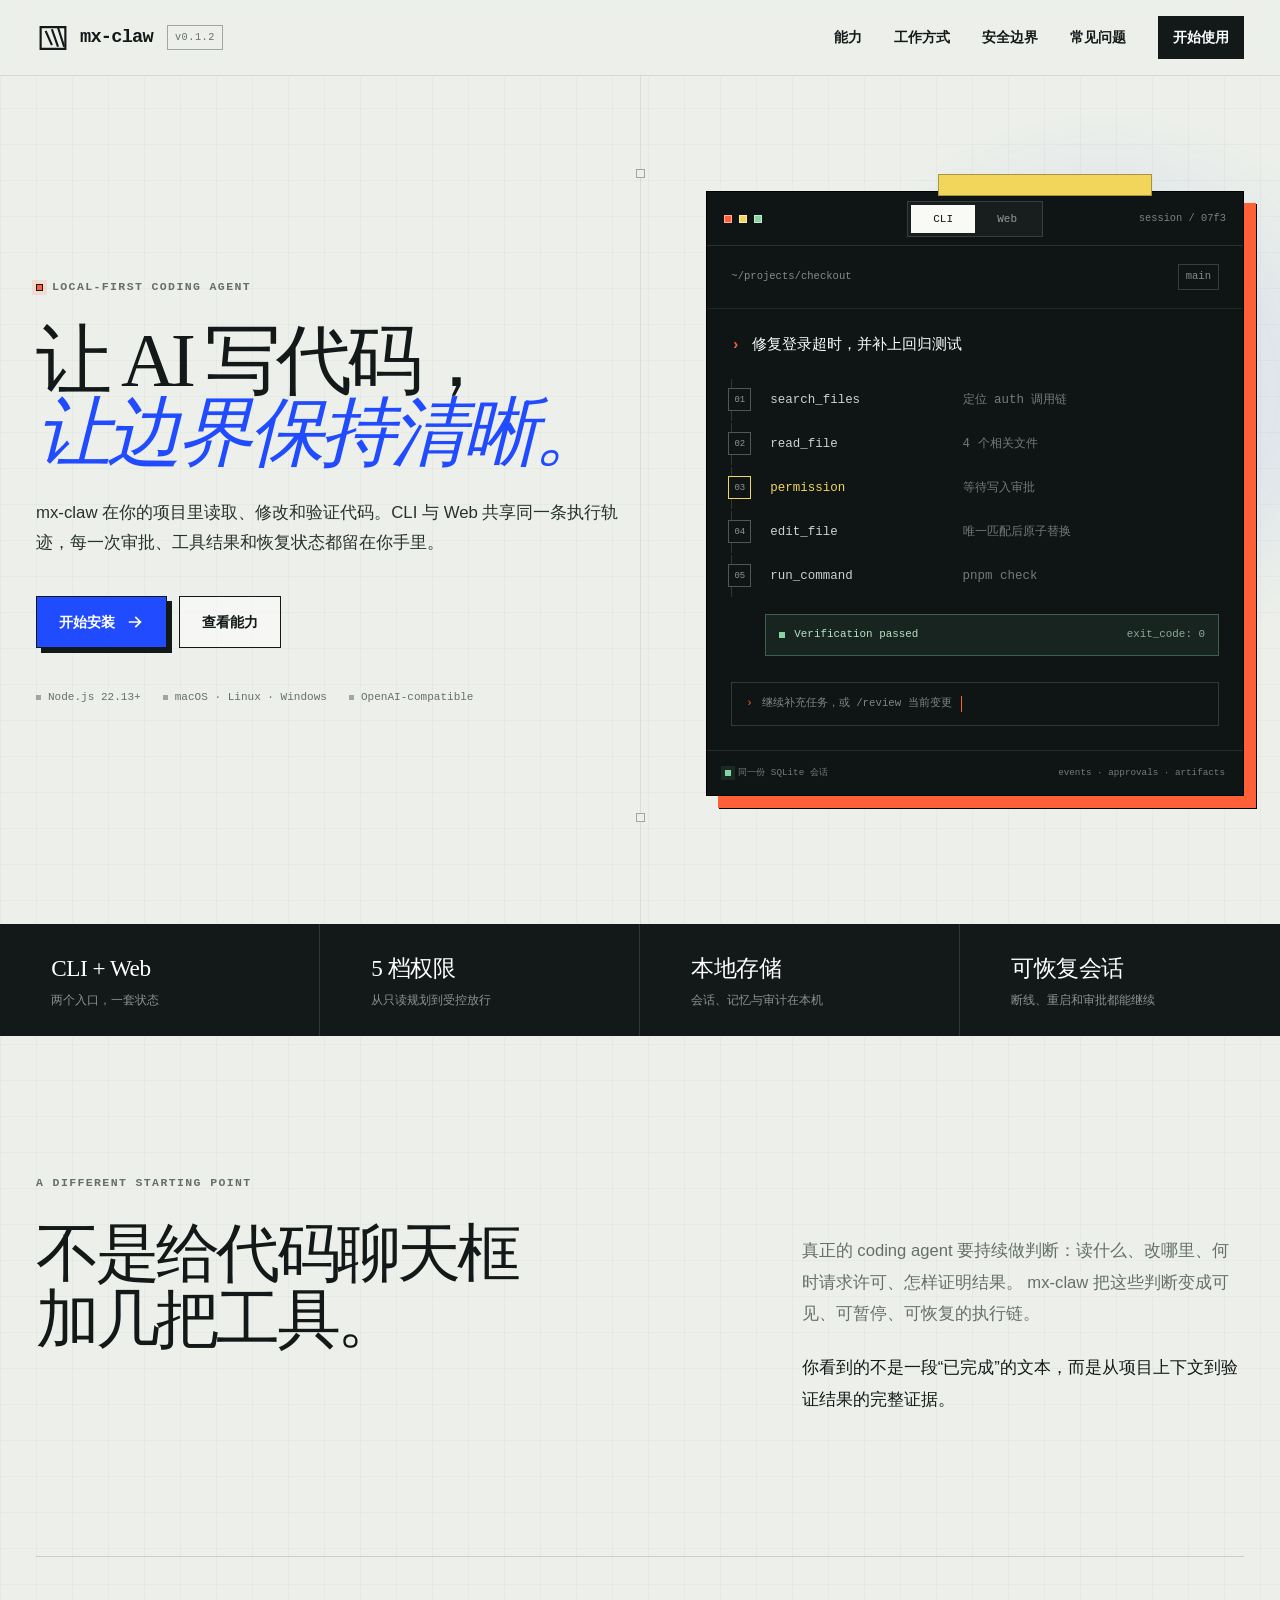
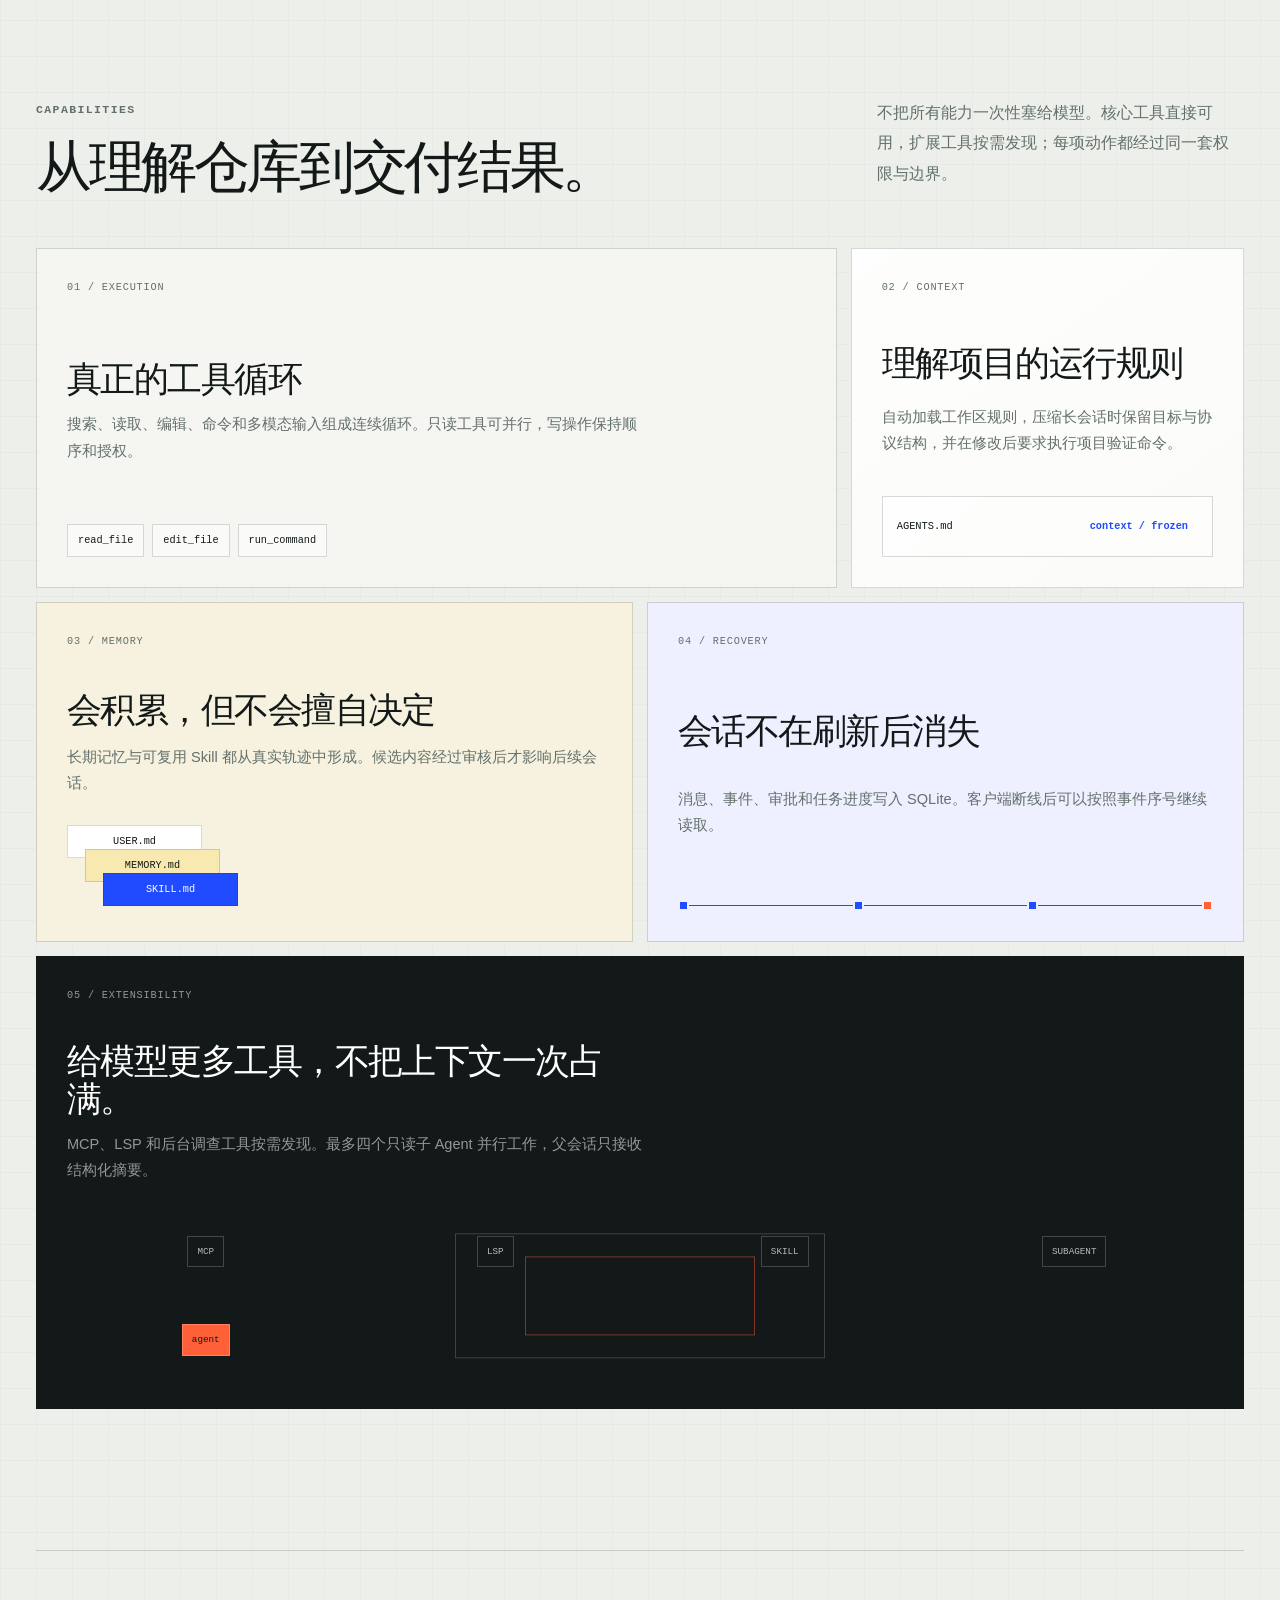
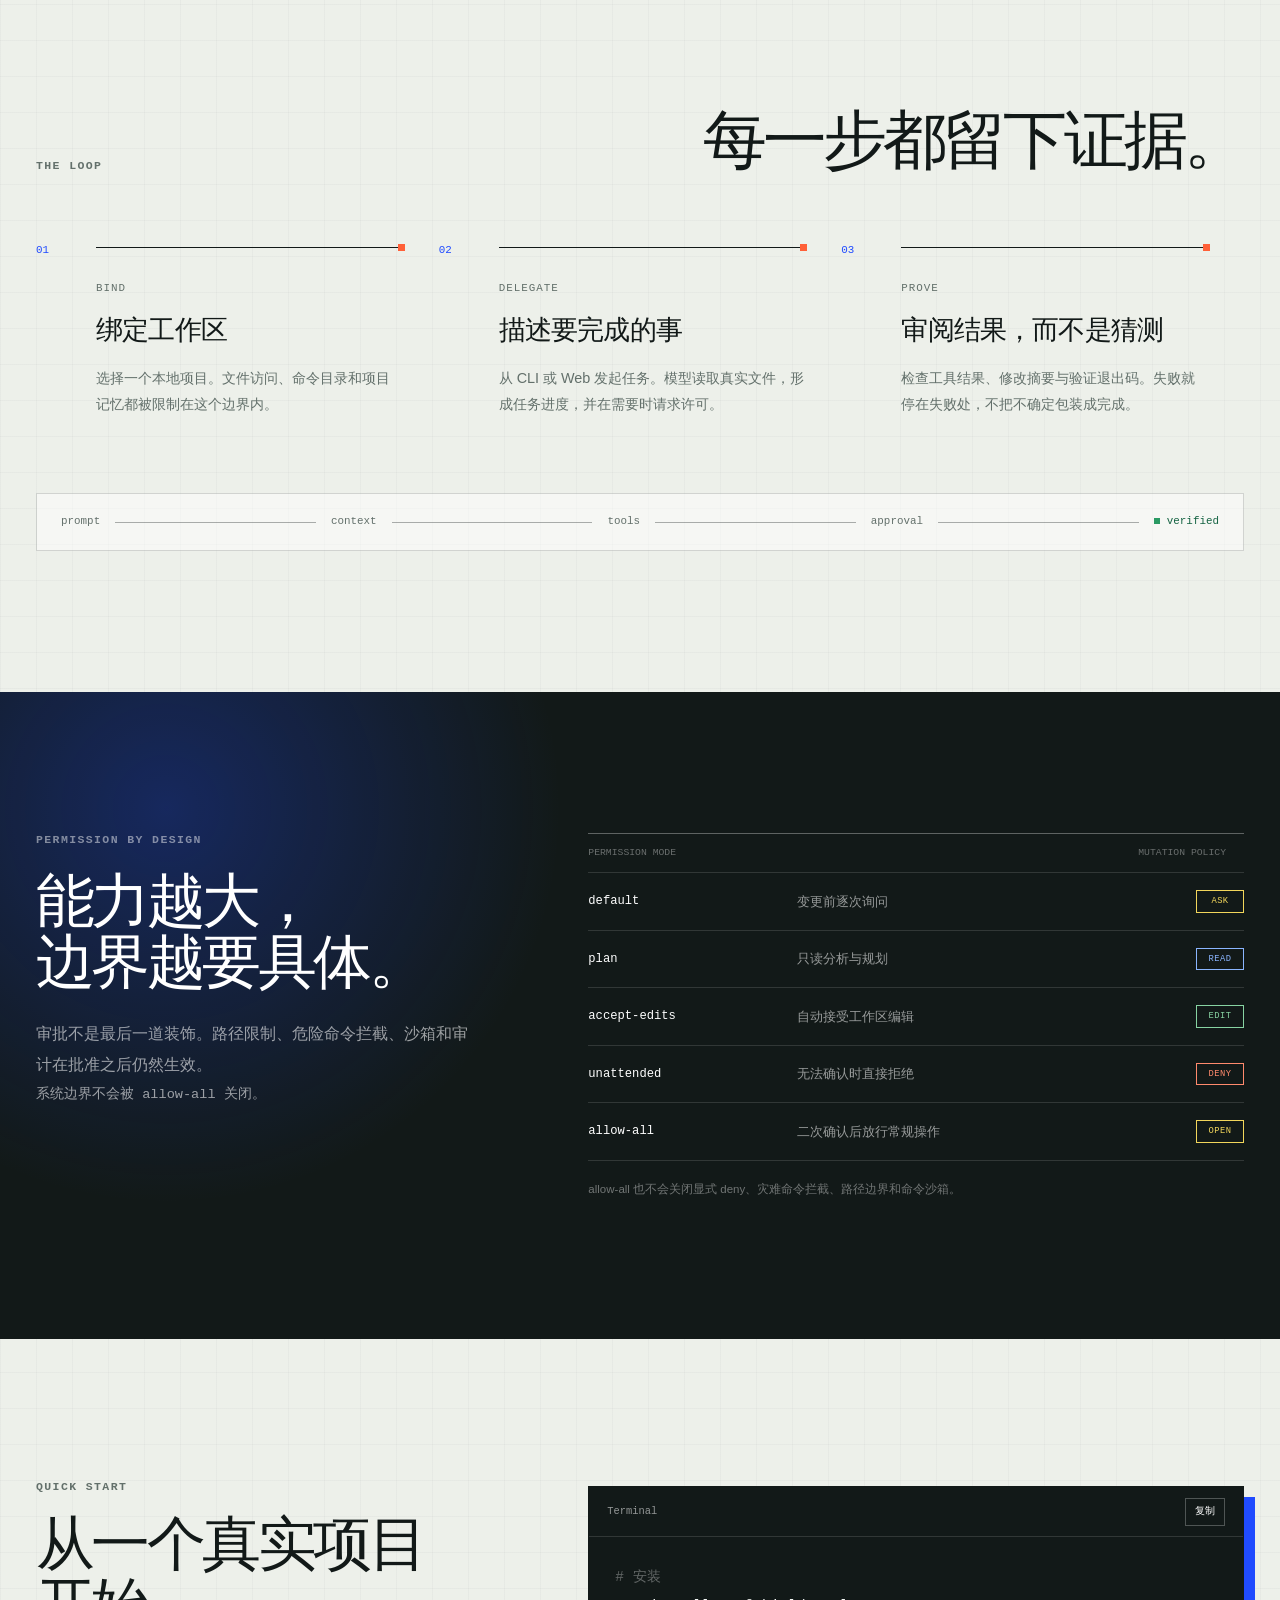
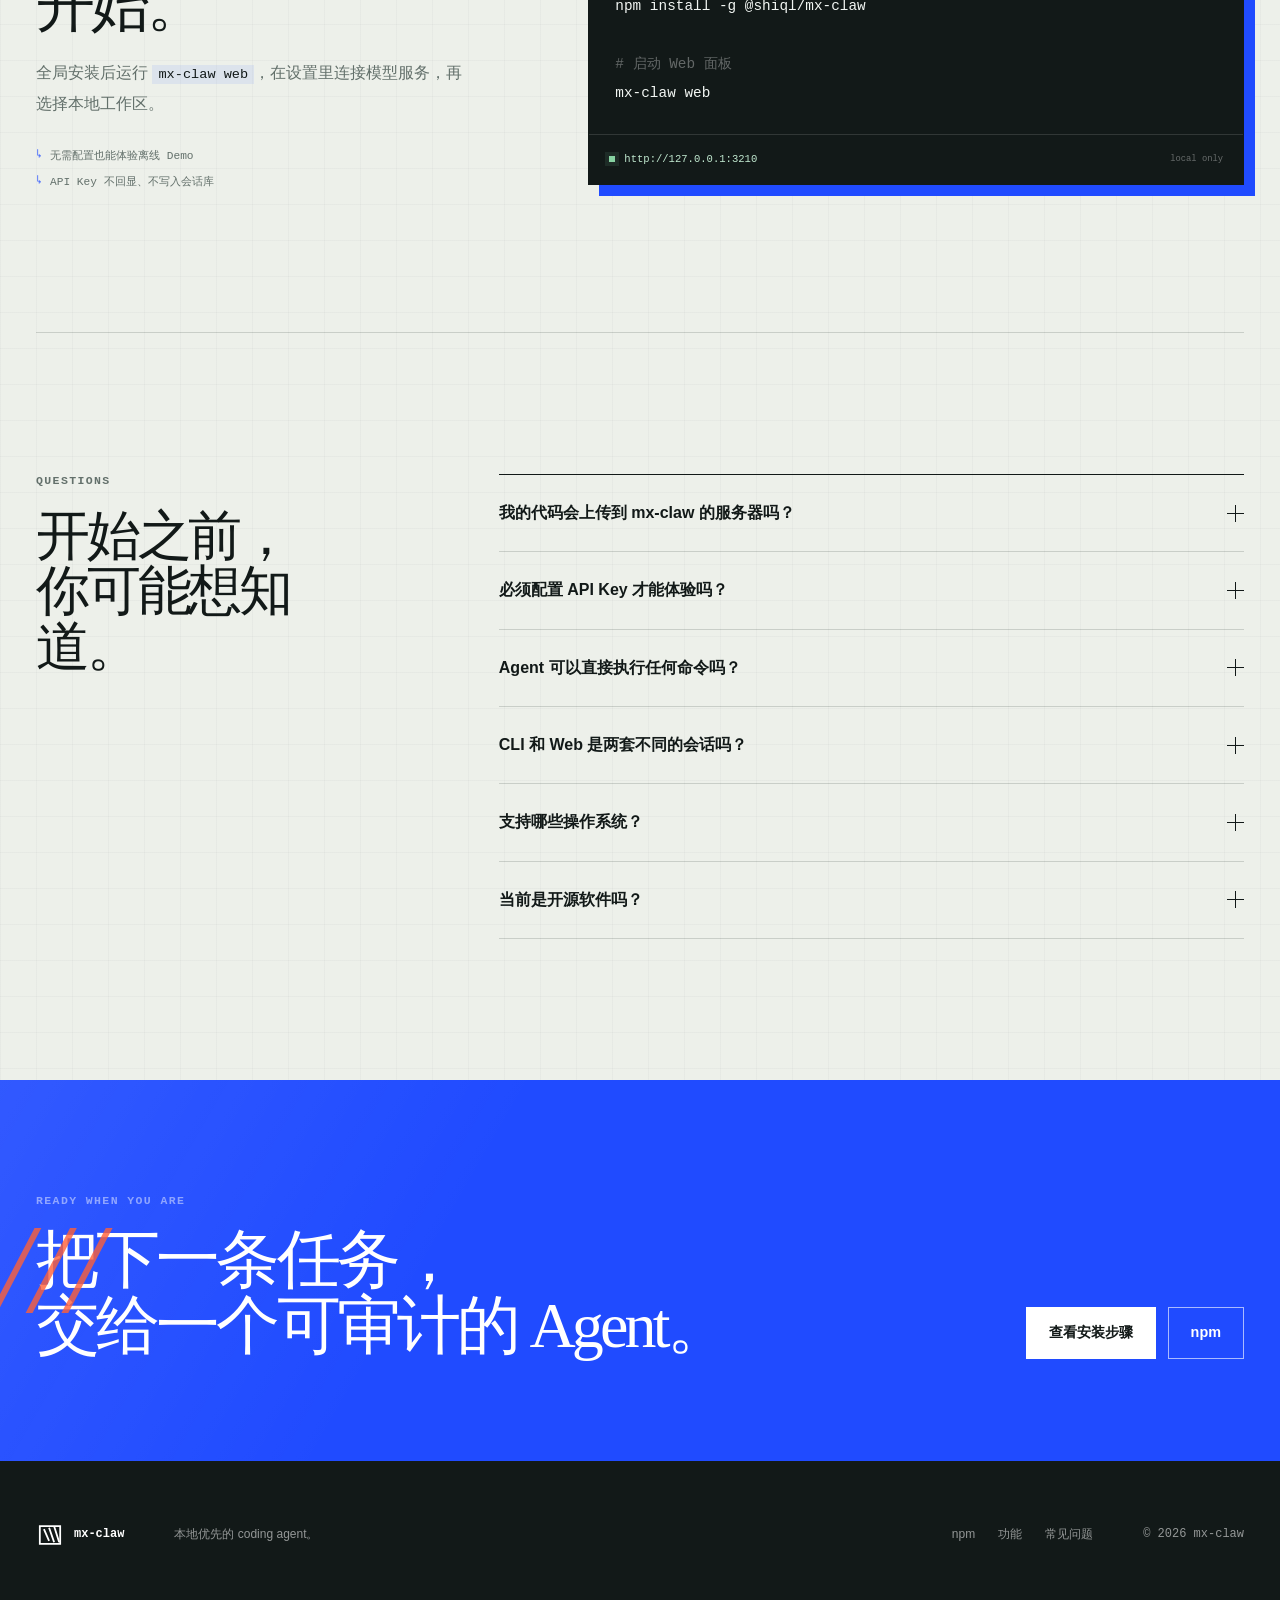
==== index.html @ 9c6bb849 "feat: publish mx-claw product website" ====
<!doctype html>
<html lang="zh-CN">
  <head>
    <meta charset="UTF-8" />
    <meta name="viewport" content="width=device-width, initial-scale=1.0" />
    <meta
      name="description"
      content="mx-claw 是一个本地优先的 coding agent。它理解项目、修改代码、运行验证，并让每次权限、执行结果和恢复状态保持清晰可见。"
    />
    <meta name="theme-color" content="#121918" />
    <link rel="manifest" href="./site.webmanifest" />
    <meta property="og:type" content="website" />
    <meta property="og:title" content="mx-claw — 让 AI 写代码，让边界保持清晰" />
    <meta
      property="og:description"
      content="本地优先的 coding agent，提供 CLI 与 Web、工作区隔离、逐次审批、可恢复会话和可验证的任务闭环。"
    />
    <meta property="og:url" content="https://sql668.github.io/mx-claw-site/" />
    <meta property="og:site_name" content="mx-claw" />
    <meta property="og:image" content="https://sql668.github.io/mx-claw-site/og-image.png" />
    <meta name="twitter:card" content="summary" />
    <meta name="twitter:title" content="mx-claw — 让 AI 写代码，让边界保持清晰" />
    <meta
      name="twitter:description"
      content="本地优先的 coding agent，提供 CLI 与 Web、工作区隔离、逐次审批、可恢复会话和可验证的任务闭环。"
    />
    <meta name="twitter:image" content="https://sql668.github.io/mx-claw-site/og-image.png" />
    <link rel="canonical" href="https://sql668.github.io/mx-claw-site/" />
    <title>mx-claw — 本地优先的 coding agent</title>
    <link rel="icon" href="./favicon.svg" type="image/svg+xml" />
    <link rel="stylesheet" href="./styles.css" />
    <script type="application/ld+json">
      {
        "@context": "https://schema.org",
        "@type": "SoftwareApplication",
        "name": "mx-claw",
        "applicationCategory": "DeveloperApplication",
        "operatingSystem": "macOS, Linux, Windows",
        "description": "本地优先的 coding agent，提供 CLI 与 Web、工作区隔离、逐次审批、可恢复会话和可验证的任务闭环。",
        "softwareVersion": "0.1.2",
        "offers": {
          "@type": "Offer",
          "price": "0",
          "priceCurrency": "USD"
        }
      }
    </script>
    <script type="application/ld+json">
      {
        "@context": "https://schema.org",
        "@type": "FAQPage",
        "mainEntity": [
          {
            "@type": "Question",
            "name": "我的代码会上传到 mx-claw 的服务器吗？",
            "acceptedAnswer": {
              "@type": "Answer",
              "text": "会话、记忆、Skill 和权限数据默认保存在本机。模型请求会发送到你配置的模型服务，因此应选择符合团队数据要求的 Provider。"
            }
          },
          {
            "@type": "Question",
            "name": "必须配置 API Key 才能体验吗？",
            "acceptedAnswer": {
              "@type": "Answer",
              "text": "不需要。没有配置模型服务时，mx-claw 会进入离线 Demo；执行真实代码任务需要配置 OpenAI-compatible Provider。"
            }
          },
          {
            "@type": "Question",
            "name": "Agent 可以直接执行任何命令吗？",
            "acceptedAnswer": {
              "@type": "Answer",
              "text": "不可以。写操作和高风险命令会根据当前权限模式要求审批，灾难命令始终被拒绝，命令还会经过沙箱和资源限制。"
            }
          }
        ]
      }
    </script>
  </head>
  <body>
    <a class="skip-link" href="#main">跳到主要内容</a>

    <header class="site-header" data-header>
      <a class="brand" href="#top" aria-label="mx-claw 首页">
        <svg class="brand-mark" viewBox="0 0 44 44" aria-hidden="true">
          <path d="M6 8h32v28H6z" />
          <path d="M13 14 20 30M21 12l7 20M29 10l7 22" />
        </svg>
        <span class="brand-word">mx-claw</span>
        <span class="brand-version">v0.1.2</span>
      </a>

      <button
        class="menu-toggle"
        type="button"
        aria-expanded="false"
        aria-controls="primary-navigation"
        data-menu-toggle
      >
        <span></span>
        <span></span>
        <span></span>
        <span class="sr-only">打开导航</span>
      </button>

      <nav class="site-nav" id="primary-navigation" aria-label="主要导航" data-navigation>
        <a href="#capabilities">能力</a>
        <a href="#workflow">工作方式</a>
        <a href="#safety">安全边界</a>
        <a href="#faq">常见问题</a>
        <a class="nav-cta" href="#start">开始使用</a>
      </nav>
    </header>

    <main id="main">
      <section class="hero" id="top">
        <div class="hero-grid" aria-hidden="true"></div>
        <div class="hero-copy" data-reveal>
          <div class="eyebrow">
            <span class="eyebrow-dot"></span>
            Local-first coding agent
          </div>
          <h1>
            让 AI 写代码，
            <span>让边界保持清晰。</span>
          </h1>
          <p class="hero-lede">
            mx-claw 在你的项目里读取、修改和验证代码。CLI 与 Web
            共享同一条执行轨迹，每一次审批、工具结果和恢复状态都留在你手里。
          </p>
          <div class="hero-actions">
            <a class="button button-primary" href="#start">
              开始安装
              <svg viewBox="0 0 20 20" aria-hidden="true">
                <path d="M4 10h12M11 5l5 5-5 5" />
              </svg>
            </a>
            <a class="button button-quiet" href="#capabilities">
              查看能力
            </a>
          </div>
          <ul class="hero-meta" aria-label="运行条件">
            <li>Node.js 22.13+</li>
            <li>macOS · Linux · Windows</li>
            <li>OpenAI-compatible</li>
          </ul>
        </div>

        <div class="agent-window" data-reveal>
          <div class="window-topbar">
            <div class="window-lights" aria-hidden="true">
              <i></i><i></i><i></i>
            </div>
            <div class="view-switcher" role="tablist" aria-label="界面预览">
              <button
                class="view-tab is-active"
                type="button"
                role="tab"
                aria-selected="true"
                aria-controls="preview-cli"
                id="tab-cli"
                data-view-tab="cli"
              >
                CLI
              </button>
              <button
                class="view-tab"
                type="button"
                role="tab"
                aria-selected="false"
                aria-controls="preview-web"
                id="tab-web"
                data-view-tab="web"
              >
                Web
              </button>
            </div>
            <span class="window-session">session / 07f3</span>
          </div>

          <div class="window-body">
            <div
              class="preview-panel is-active"
              id="preview-cli"
              role="tabpanel"
              aria-labelledby="tab-cli"
              data-view-panel="cli"
            >
              <div class="terminal-heading">
                <span>~/projects/checkout</span>
                <span class="terminal-branch">main</span>
              </div>
              <div class="terminal-log">
                <p class="prompt-line">
                  <span>›</span>
                  修复登录超时，并补上回归测试
                </p>
                <div class="trace-line">
                  <span class="trace-mark">01</span>
                  <span class="trace-tool">search_files</span>
                  <span class="trace-note">定位 auth 调用链</span>
                </div>
                <div class="trace-line">
                  <span class="trace-mark">02</span>
                  <span class="trace-tool">read_file</span>
                  <span class="trace-note">4 个相关文件</span>
                </div>
                <div class="trace-line trace-wait">
                  <span class="trace-mark">03</span>
                  <span class="trace-tool">permission</span>
                  <span class="trace-note">等待写入审批</span>
                </div>
                <div class="trace-line">
                  <span class="trace-mark">04</span>
                  <span class="trace-tool">edit_file</span>
                  <span class="trace-note">唯一匹配后原子替换</span>
                </div>
                <div class="trace-line">
                  <span class="trace-mark">05</span>
                  <span class="trace-tool">run_command</span>
                  <span class="trace-note">pnpm check</span>
                </div>
                <div class="verified-line">
                  <span></span>
                  Verification passed
                  <b>exit_code: 0</b>
                </div>
              </div>
              <div class="terminal-composer">
                <span class="prompt-symbol">›</span>
                <span class="composer-copy">继续补充任务，或 /review 当前变更</span>
                <span class="typing-cursor" aria-hidden="true"></span>
              </div>
            </div>

            <div
              class="preview-panel web-preview"
              id="preview-web"
              role="tabpanel"
              aria-labelledby="tab-web"
              data-view-panel="web"
              hidden
            >
              <aside class="web-sidebar">
                <div class="web-workspace">
                  <span class="workspace-icon">mx</span>
                  <span>
                    checkout
                    <small>3 sessions</small>
                  </span>
                </div>
                <div class="session-item is-active">
                  <i></i>
                  修复登录超时
                  <small>刚刚</small>
                </div>
                <div class="session-item">
                  <i></i>
                  补齐支付测试
                  <small>昨天</small>
                </div>
                <div class="session-item">
                  <i></i>
                  排查构建警告
                  <small>周一</small>
                </div>
              </aside>
              <div class="web-content">
                <div class="web-heading">
                  <span>修复登录超时</span>
                  <small>default permission</small>
                </div>
                <div class="web-task-card">
                  <div class="task-card-head">
                    <span class="task-dot"></span>
                    当前任务
                    <small>3 / 4 complete</small>
                  </div>
                  <ul class="task-list">
                    <li class="done">定位超时路径</li>
                    <li class="done">更新重试策略</li>
                    <li class="done">补充边界测试</li>
                    <li class="current">运行验证命令</li>
                  </ul>
                </div>
                <figure class="diff-card" aria-label="修改预览">
                  <figcaption class="diff-head">
                    <span>src/auth/retry.ts</span>
                    <span>+12 −3</span>
                  </figcaption>
                  <pre><code><span class="diff-remove">- const timeout = 1200</span>
<span class="diff-add">+ const timeout = backoff(attempt)</span>
<span class="diff-add">+ if (attempt &gt; maxAttempts) throw</span></code></pre>
                </figure>
              </div>
            </div>
          </div>

          <div class="window-footer">
            <span><i class="status-light"></i> 同一份 SQLite 会话</span>
            <span>events · approvals · artifacts</span>
          </div>
        </div>
      </section>

      <section class="signal-strip" aria-label="产品概览">
        <div>
          <strong>CLI + Web</strong>
          <span>两个入口，一套状态</span>
        </div>
        <div>
          <strong>5 档权限</strong>
          <span>从只读规划到受控放行</span>
        </div>
        <div>
          <strong>本地存储</strong>
          <span>会话、记忆与审计在本机</span>
        </div>
        <div>
          <strong>可恢复会话</strong>
          <span>断线、重启和审批都能继续</span>
        </div>
      </section>

      <section class="manifesto section">
        <div class="section-label">A different starting point</div>
        <div class="manifesto-grid">
          <h2>不是给代码聊天框<br />加几把工具。</h2>
          <div class="manifesto-copy">
            <p>
              真正的 coding agent 要持续做判断：读什么、改哪里、何时请求许可、怎样证明结果。
              mx-claw 把这些判断变成可见、可暂停、可恢复的执行链。
            </p>
            <p>
              你看到的不是一段“已完成”的文本，而是从项目上下文到验证结果的完整证据。
            </p>
          </div>
        </div>
      </section>

      <section class="capabilities section" id="capabilities">
        <div class="section-intro">
          <div>
            <div class="section-label">Capabilities</div>
            <h2>从理解仓库到交付结果。</h2>
          </div>
          <p>
            不把所有能力一次性塞给模型。核心工具直接可用，扩展工具按需发现；每项动作都经过同一套权限与边界。
          </p>
        </div>

        <div class="capability-grid">
          <article class="capability-card capability-wide">
            <div class="card-index">01 / EXECUTION</div>
            <div>
              <h3>真正的工具循环</h3>
              <p>
                搜索、读取、编辑、命令和多模态输入组成连续循环。只读工具可并行，写操作保持顺序和授权。
              </p>
            </div>
            <ul class="code-snippet" aria-label="工具调用示例">
              <li>read_file</li>
              <li>edit_file</li>
              <li>run_command</li>
            </ul>
          </article>

          <article class="capability-card">
            <div class="card-index">02 / CONTEXT</div>
            <h3>理解项目的运行规则</h3>
            <p>
              自动加载工作区规则，压缩长会话时保留目标与协议结构，并在修改后要求执行项目验证命令。
            </p>
            <div class="rule-paper">
              <span>AGENTS.md</span>
              <strong>context / frozen</strong>
            </div>
          </article>

          <article class="capability-card">
            <div class="card-index">03 / MEMORY</div>
            <h3>会积累，但不会擅自决定</h3>
            <p>
              长期记忆与可复用 Skill 都从真实轨迹中形成。候选内容经过审核后才影响后续会话。
            </p>
            <div class="memory-stack" aria-hidden="true">
              <span>USER.md</span>
              <span>MEMORY.md</span>
              <span>SKILL.md</span>
            </div>
          </article>

          <article class="capability-card">
            <div class="card-index">04 / RECOVERY</div>
            <h3>会话不在刷新后消失</h3>
            <p>
              消息、事件、审批和任务进度写入 SQLite。客户端断线后可以按照事件序号继续读取。
            </p>
            <div class="event-rail" aria-hidden="true">
              <i></i><i></i><i></i><i></i>
            </div>
          </article>

          <article class="capability-card capability-wide capability-dark">
            <div class="card-index">05 / EXTENSIBILITY</div>
            <div>
              <h3>给模型更多工具，不把上下文一次占满。</h3>
              <p>
                MCP、LSP 和后台调查工具按需发现。最多四个只读子 Agent
                并行工作，父会话只接收结构化摘要。
              </p>
            </div>
            <div class="tool-orbit" aria-hidden="true">
              <span>MCP</span>
              <span>LSP</span>
              <span>SKILL</span>
              <span>SUBAGENT</span>
              <b>agent</b>
            </div>
          </article>
        </div>
      </section>

      <section class="workflow section" id="workflow">
        <div class="workflow-heading">
          <div class="section-label">The loop</div>
          <h2>每一步都留下证据。</h2>
        </div>

        <div class="workflow-steps">
          <article class="workflow-step">
            <span class="step-number">01</span>
            <div class="step-line"></div>
            <div>
              <p class="step-kicker">Bind</p>
              <h3>绑定工作区</h3>
              <p>
                选择一个本地项目。文件访问、命令目录和项目记忆都被限制在这个边界内。
              </p>
            </div>
          </article>
          <article class="workflow-step">
            <span class="step-number">02</span>
            <div class="step-line"></div>
            <div>
              <p class="step-kicker">Delegate</p>
              <h3>描述要完成的事</h3>
              <p>
                从 CLI 或 Web 发起任务。模型读取真实文件，形成任务进度，并在需要时请求许可。
              </p>
            </div>
          </article>
          <article class="workflow-step">
            <span class="step-number">03</span>
            <div class="step-line"></div>
            <div>
              <p class="step-kicker">Prove</p>
              <h3>审阅结果，而不是猜测</h3>
              <p>
                检查工具结果、修改摘要与验证退出码。失败就停在失败处，不把不确定包装成完成。
              </p>
            </div>
          </article>
        </div>

        <div
          class="trace-strip"
          role="img"
          aria-label="执行轨迹：prompt、context、tools、approval、verified"
        >
          <span aria-hidden="true">prompt</span>
          <i aria-hidden="true"></i>
          <span aria-hidden="true">context</span>
          <i aria-hidden="true"></i>
          <span aria-hidden="true">tools</span>
          <i aria-hidden="true"></i>
          <span aria-hidden="true">approval</span>
          <i aria-hidden="true"></i>
          <span class="trace-verified" aria-hidden="true">verified</span>
        </div>
      </section>

      <section class="safety section" id="safety">
        <div class="safety-copy">
          <div class="section-label section-label-light">Permission by design</div>
          <h2>能力越大，<br />边界越要具体。</h2>
          <p>
            审批不是最后一道装饰。路径限制、危险命令拦截、沙箱和审计在批准之后仍然生效。
          </p>
          <p class="text-link">系统边界不会被 allow-all 关闭。</p>
        </div>

        <div class="permission-board">
          <div class="permission-board-head">
            <span>permission mode</span>
            <span>mutation policy</span>
          </div>
          <div class="permission-row">
            <strong>default</strong>
            <span>变更前逐次询问</span>
            <i class="tone-ask">ASK</i>
          </div>
          <div class="permission-row">
            <strong>plan</strong>
            <span>只读分析与规划</span>
            <i class="tone-read">READ</i>
          </div>
          <div class="permission-row">
            <strong>accept-edits</strong>
            <span>自动接受工作区编辑</span>
            <i class="tone-edit">EDIT</i>
          </div>
          <div class="permission-row">
            <strong>unattended</strong>
            <span>无法确认时直接拒绝</span>
            <i class="tone-deny">DENY</i>
          </div>
          <div class="permission-row">
            <strong>allow-all</strong>
            <span>二次确认后放行常规操作</span>
            <i class="tone-open">OPEN</i>
          </div>
          <p class="permission-footnote">
            allow-all 也不会关闭显式 deny、灾难命令拦截、路径边界和命令沙箱。
          </p>
        </div>
      </section>

      <section class="start section" id="start">
        <div class="start-copy">
          <div class="section-label">Quick start</div>
          <h2>从一个真实项目开始。</h2>
          <p>
            全局安装后运行 <code>mx-claw web</code>，在设置里连接模型服务，再选择本地工作区。
          </p>
          <div class="start-notes">
            <span>无需配置也能体验离线 Demo</span>
            <span>API Key 不回显、不写入会话库</span>
          </div>
        </div>

        <div class="install-card">
          <div class="install-card-head">
            <span>Terminal</span>
            <button type="button" class="copy-button" data-copy-target="install-command">
              复制
            </button>
          </div>
          <pre id="install-command"><code><span class="code-comment"># 安装</span>
npm install -g @shiql/mx-claw

<span class="code-comment"># 启动 Web 面板</span>
mx-claw web</code></pre>
          <div class="install-result">
            <span class="status-light"></span>
            <span>http://127.0.0.1:3210</span>
            <small>local only</small>
          </div>
        </div>
      </section>

      <section class="faq section" id="faq">
        <div class="faq-heading">
          <div class="section-label">Questions</div>
          <h2>开始之前，<br />你可能想知道。</h2>
        </div>

        <div class="faq-list">
          <details>
            <summary>
              <span>我的代码会上传到 mx-claw 的服务器吗？</span>
              <i></i>
            </summary>
            <p>
              会话、记忆、Skill 和权限数据默认保存在本机。模型请求会发送到你配置的模型服务，
              因此请选择符合个人或团队数据要求的 Provider。mx-claw 不会额外搭建一个中转云服务。
            </p>
          </details>
          <details>
            <summary>
              <span>必须配置 API Key 才能体验吗？</span>
              <i></i>
            </summary>
            <p>
              不需要。mx-claw 默认使用离线 Demo，不会主动发起模型请求。
              执行真实任务时再配置 OpenAI-compatible Provider。
            </p>
          </details>
          <details>
            <summary>
              <span>Agent 可以直接执行任何命令吗？</span>
              <i></i>
            </summary>
            <p>
              不可以。写操作和高风险命令会根据权限模式请求审批；灾难命令会被硬拒绝；
              命令还受超时、CPU、文件大小、输出和平台沙箱限制。
            </p>
          </details>
          <details>
            <summary>
              <span>CLI 和 Web 是两套不同的会话吗？</span>
              <i></i>
            </summary>
            <p>
              不是。它们共享同一套 Agent Core、SQLite 会话、事件、权限和任务状态。
              两个进程可以观察同一会话；同一时刻只有一个 turn 能取得执行租约。
            </p>
          </details>
          <details>
            <summary>
              <span>支持哪些操作系统？</span>
              <i></i>
            </summary>
            <p>
              macOS 和 Linux 支持原生命令沙箱；Windows 支持文件操作，但命令默认 fail
              closed，可以显式使用 Docker 沙箱。
            </p>
          </details>
          <details>
            <summary>
              <span>当前是开源软件吗？</span>
              <i></i>
            </summary>
            <p>
              当前版本是专有软件。npm 分发包允许按许可证安装和运行；复制、再分发、商业托管或二次开发前，
              请先阅读仓库中的许可证。
            </p>
          </details>
        </div>
      </section>

      <section class="final-cta">
        <div class="final-cta-mark" aria-hidden="true">///</div>
        <div>
          <p class="section-label section-label-light">Ready when you are</p>
          <h2>把下一条任务，<br />交给一个可审计的 Agent。</h2>
        </div>
        <div class="final-actions">
          <a class="button button-light" href="#start">查看安装步骤</a>
          <a
            class="button button-outline-light"
            href="https://www.npmjs.com/package/@shiql/mx-claw"
            target="_blank"
            rel="noreferrer"
          >
            npm
          </a>
        </div>
      </section>
    </main>

    <footer class="site-footer">
      <div class="footer-brand">
        <svg class="brand-mark" viewBox="0 0 44 44" aria-hidden="true">
          <path d="M6 8h32v28H6z" />
          <path d="M13 14 20 30M21 12l7 20M29 10l7 22" />
        </svg>
        <span>mx-claw</span>
      </div>
      <p>本地优先的 coding agent。</p>
      <div class="footer-links">
        <a href="https://www.npmjs.com/package/@shiql/mx-claw" target="_blank" rel="noreferrer">npm</a>
        <a href="#capabilities">功能</a>
        <a href="#faq">常见问题</a>
      </div>
      <span class="footer-year">© <span data-current-year>2026</span> mx-claw</span>
    </footer>

    <script src="./main.js" defer></script>
  </body>
</html>
---- styles.css ----
:root {
  --ink: #121918;
  --ink-soft: #26322f;
  --paper: #edf0ea;
  --paper-light: #f9faf6;
  --muted: #63706b;
  --line: rgba(18, 25, 24, 0.16);
  --line-strong: rgba(18, 25, 24, 0.34);
  --cobalt: #204bff;
  --cobalt-deep: #1438c9;
  --signal: #ff6038;
  --signal-soft: #ffd9cf;
  --yellow: #f2d65b;
  --white: #ffffff;
  --display: "Iowan Old Style", "Songti SC", "STSong", Georgia, serif;
  --sans: "Avenir Next", "PingFang SC", "Hiragino Sans GB", "Microsoft YaHei", sans-serif;
  --mono: "SFMono-Regular", "Cascadia Code", "Roboto Mono", Menlo, monospace;
  --page: min(1380px, calc(100vw - 72px));
  --header-height: 76px;
}

*,
*::before,
*::after {
  box-sizing: border-box;
}

html {
  scroll-behavior: smooth;
  scroll-padding-top: calc(var(--header-height) + 24px);
}

body {
  margin: 0;
  color: var(--ink);
  background:
    linear-gradient(rgba(18, 25, 24, 0.027) 1px, transparent 1px),
    linear-gradient(90deg, rgba(18, 25, 24, 0.027) 1px, transparent 1px), var(--paper);
  background-size: 36px 36px;
  font-family: var(--sans);
  font-size: 16px;
  line-height: 1.65;
  -webkit-font-smoothing: antialiased;
  text-rendering: optimizeLegibility;
}

body.menu-open {
  overflow: hidden;
}

::selection {
  color: var(--white);
  background: var(--cobalt);
}

a {
  color: inherit;
  text-decoration: none;
}

button,
summary {
  font: inherit;
}

button {
  color: inherit;
}

svg {
  display: block;
}

code,
pre {
  font-family: var(--mono);
}

.sr-only {
  position: absolute;
  width: 1px;
  height: 1px;
  padding: 0;
  overflow: hidden;
  clip: rect(0, 0, 0, 0);
  white-space: nowrap;
  border: 0;
}

.skip-link {
  position: fixed;
  z-index: 100;
  top: 12px;
  left: 12px;
  padding: 10px 16px;
  color: var(--white);
  background: var(--ink);
  transform: translateY(-180%);
}

.skip-link:focus {
  transform: translateY(0);
}

:focus-visible {
  outline: 3px solid var(--cobalt);
  outline-offset: 3px;
}

.site-header {
  position: sticky;
  z-index: 50;
  top: 0;
  display: flex;
  width: 100%;
  min-height: var(--header-height);
  padding: 0 max(36px, calc((100vw - 1380px) / 2));
  align-items: center;
  justify-content: space-between;
  border-bottom: 1px solid rgba(18, 25, 24, 0.11);
  background: rgba(237, 240, 234, 0.9);
  backdrop-filter: blur(18px);
}

.site-header.is-scrolled {
  box-shadow: 0 12px 32px rgba(18, 25, 24, 0.08);
}

.brand {
  display: inline-flex;
  align-items: center;
  gap: 10px;
  font-family: var(--mono);
  font-weight: 700;
  letter-spacing: -0.05em;
}

.brand-mark {
  width: 34px;
  height: 34px;
  fill: none;
  stroke: currentColor;
  stroke-linecap: square;
  stroke-width: 2.8;
}

.brand-word {
  font-size: 1.17rem;
}

.brand-version {
  margin-left: 4px;
  padding: 3px 7px;
  border: 1px solid var(--line-strong);
  color: var(--muted);
  font-size: 0.64rem;
  font-weight: 500;
  letter-spacing: 0.05em;
}

.site-nav {
  display: flex;
  align-items: center;
  gap: clamp(20px, 2.5vw, 38px);
  font-size: 0.88rem;
  font-weight: 600;
}

.site-nav > a {
  position: relative;
  padding: 8px 0;
}

.site-nav > a:not(.nav-cta)::after {
  position: absolute;
  bottom: 3px;
  left: 0;
  width: 0;
  height: 2px;
  background: var(--cobalt);
  content: "";
  transition: width 180ms ease;
}

.site-nav > a:hover::after,
.site-nav > a:focus-visible::after {
  width: 100%;
}

.nav-cta {
  display: inline-flex;
  align-items: center;
  gap: 8px;
  color: var(--white);
  background: var(--ink);
}

.site-nav > .nav-cta {
  padding: 10px 15px;
}

.menu-toggle {
  display: none;
  width: 44px;
  height: 44px;
  padding: 10px;
  border: 0;
  background: transparent;
  cursor: pointer;
}

.menu-toggle span:not(.sr-only) {
  display: block;
  width: 24px;
  height: 2px;
  margin: 5px 0;
  background: var(--ink);
  transition:
    transform 180ms ease,
    opacity 180ms ease;
}

.hero {
  position: relative;
  isolation: isolate;
  display: grid;
  width: var(--page);
  min-height: min(830px, calc(100svh - var(--header-height)));
  margin: 0 auto;
  padding: clamp(72px, 9vw, 124px) 0 clamp(84px, 10vw, 130px);
  align-items: center;
  grid-template-columns: minmax(0, 1.06fr) minmax(520px, 0.94fr);
  gap: clamp(44px, 5vw, 72px);
}

.hero::before {
  position: absolute;
  z-index: -1;
  top: 6%;
  right: -15%;
  width: 50vw;
  height: 62%;
  border-radius: 50%;
  background: radial-gradient(circle, rgba(32, 75, 255, 0.15), transparent 69%);
  content: "";
  filter: blur(24px);
}

.hero-grid {
  position: absolute;
  z-index: -2;
  top: 0;
  bottom: 0;
  left: 50%;
  width: 1px;
  border-left: 1px solid rgba(18, 25, 24, 0.09);
}

.hero-grid::before,
.hero-grid::after {
  position: absolute;
  left: -5px;
  width: 9px;
  height: 9px;
  border: 1px solid var(--line-strong);
  background: var(--paper);
  content: "";
}

.hero-grid::before {
  top: 11%;
}

.hero-grid::after {
  bottom: 12%;
}

.eyebrow,
.section-label {
  display: flex;
  align-items: center;
  gap: 9px;
  color: var(--muted);
  font-family: var(--mono);
  font-size: 0.72rem;
  font-weight: 600;
  letter-spacing: 0.12em;
  line-height: 1.3;
  text-transform: uppercase;
}

.eyebrow-dot {
  width: 7px;
  height: 7px;
  border: 1px solid var(--ink);
  background: var(--signal);
  box-shadow: 0 0 0 4px rgba(255, 96, 56, 0.13);
}

.hero h1 {
  max-width: 760px;
  margin: 30px 0 28px;
  font-family: var(--display);
  font-size: clamp(3.4rem, 5.9vw, 6.2rem);
  font-weight: 500;
  letter-spacing: -0.065em;
  line-height: 0.96;
}

.hero h1 span {
  display: block;
  color: var(--cobalt);
  font-style: italic;
  font-weight: 500;
}

.hero-lede {
  max-width: 650px;
  margin: 0;
  color: var(--ink-soft);
  font-size: clamp(1.05rem, 1.25vw, 1.22rem);
  line-height: 1.8;
}

.hero-actions {
  display: flex;
  margin-top: 38px;
  flex-wrap: wrap;
  gap: 12px;
}

.button {
  display: inline-flex;
  min-height: 52px;
  padding: 0 22px;
  align-items: center;
  justify-content: center;
  gap: 11px;
  border: 1px solid var(--ink);
  font-size: 0.9rem;
  font-weight: 700;
  transition:
    transform 180ms ease,
    box-shadow 180ms ease,
    background 180ms ease;
}

.button:hover {
  transform: translate(-2px, -2px);
}

.button svg {
  width: 18px;
  fill: none;
  stroke: currentColor;
  stroke-linecap: square;
  stroke-width: 1.9;
}

.button-primary {
  color: var(--white);
  background: var(--cobalt);
  box-shadow: 5px 5px 0 var(--ink);
}

.button-primary:hover {
  box-shadow: 8px 8px 0 var(--ink);
}

.button-quiet {
  background: rgba(255, 255, 255, 0.45);
}

.hero-meta {
  display: flex;
  margin-top: 40px;
  margin-bottom: 0;
  padding: 0;
  flex-wrap: wrap;
  gap: 10px 22px;
  color: var(--muted);
  font-family: var(--mono);
  font-size: 0.69rem;
  list-style: none;
}

.hero-meta li {
  display: inline-flex;
  align-items: center;
  gap: 7px;
}

.hero-meta li::before {
  width: 5px;
  height: 5px;
  background: var(--line-strong);
  content: "";
}

.agent-window {
  position: relative;
  width: 100%;
  min-width: 0;
  border: 1px solid #000;
  color: #e7ece8;
  background: #0e1514;
  box-shadow:
    12px 12px 0 var(--signal),
    13px 13px 0 #000;
  transform: rotate(-1deg);
}

.agent-window::before {
  position: absolute;
  z-index: -1;
  top: -18px;
  right: 17%;
  width: 40%;
  height: 22px;
  border: 1px solid var(--line-strong);
  background: var(--yellow);
  content: "";
}

.window-topbar {
  display: grid;
  min-height: 54px;
  padding: 0 17px;
  align-items: center;
  border-bottom: 1px solid rgba(255, 255, 255, 0.12);
  grid-template-columns: 1fr auto 1fr;
}

.window-lights {
  display: flex;
  gap: 7px;
}

.window-lights i {
  width: 8px;
  height: 8px;
  border: 1px solid rgba(255, 255, 255, 0.5);
}

.window-lights i:first-child {
  background: var(--signal);
}

.window-lights i:nth-child(2) {
  background: var(--yellow);
}

.window-lights i:last-child {
  background: #87d3a2;
}

.view-switcher {
  display: flex;
  padding: 3px;
  border: 1px solid rgba(255, 255, 255, 0.14);
  background: rgba(255, 255, 255, 0.04);
}

.view-tab {
  min-width: 64px;
  padding: 5px 12px;
  border: 0;
  color: rgba(255, 255, 255, 0.55);
  background: transparent;
  font-family: var(--mono);
  font-size: 0.69rem;
  cursor: pointer;
}

.view-tab.is-active {
  color: var(--ink);
  background: var(--paper-light);
}

.window-session {
  justify-self: end;
  color: rgba(255, 255, 255, 0.46);
  font-family: var(--mono);
  font-size: 0.65rem;
}

.window-body {
  min-height: 464px;
}

.preview-panel {
  min-height: 464px;
}

.preview-panel[hidden] {
  display: none;
}

.terminal-heading {
  display: flex;
  padding: 18px 24px;
  align-items: center;
  justify-content: space-between;
  border-bottom: 1px solid rgba(255, 255, 255, 0.08);
  color: rgba(255, 255, 255, 0.5);
  font-family: var(--mono);
  font-size: 0.66rem;
}

.terminal-branch {
  padding: 3px 7px;
  border: 1px solid rgba(255, 255, 255, 0.17);
}

.terminal-log {
  padding: 24px 24px 8px;
  font-family: var(--mono);
  font-size: 0.78rem;
}

.prompt-line {
  display: flex;
  margin: 0 0 22px;
  align-items: baseline;
  gap: 12px;
  color: var(--white);
  font-size: 0.92rem;
}

.prompt-line > span {
  color: var(--signal);
  font-weight: 700;
}

.trace-line {
  display: grid;
  min-height: 42px;
  align-items: center;
  border-left: 1px solid rgba(255, 255, 255, 0.14);
  grid-template-columns: 38px minmax(120px, 0.75fr) 1fr;
}

.trace-line + .trace-line {
  margin-top: 2px;
}

.trace-mark {
  position: relative;
  left: -4px;
  display: inline-grid;
  width: 23px;
  height: 23px;
  place-items: center;
  border: 1px solid rgba(255, 255, 255, 0.28);
  color: rgba(255, 255, 255, 0.55);
  background: #0e1514;
  font-size: 0.56rem;
}

.trace-tool {
  color: #cbd4d0;
}

.trace-note {
  overflow: hidden;
  color: rgba(255, 255, 255, 0.43);
  text-overflow: ellipsis;
  white-space: nowrap;
}

.trace-wait .trace-tool {
  color: var(--yellow);
}

.trace-wait .trace-mark {
  border-color: var(--yellow);
}

.verified-line {
  display: flex;
  margin: 17px 0 0 34px;
  padding: 11px 13px;
  align-items: center;
  gap: 9px;
  border: 1px solid rgba(135, 211, 162, 0.34);
  color: #b8e3c7;
  background: rgba(135, 211, 162, 0.08);
  font-size: 0.68rem;
}

.verified-line > span {
  width: 6px;
  height: 6px;
  background: #87d3a2;
}

.verified-line b {
  margin-left: auto;
  font-weight: 400;
  opacity: 0.7;
}

.terminal-composer {
  display: flex;
  margin: 18px 24px 24px;
  padding: 12px 14px;
  align-items: center;
  gap: 9px;
  border: 1px solid rgba(255, 255, 255, 0.15);
  color: rgba(255, 255, 255, 0.48);
  font-family: var(--mono);
  font-size: 0.67rem;
}

.prompt-symbol {
  color: var(--signal);
}

.typing-cursor {
  width: 1px;
  height: 16px;
  background: var(--signal);
  animation: blink 1.1s steps(1) infinite;
}

.web-preview {
  display: grid;
  color: var(--ink);
  background: #f6f7f3;
  grid-template-columns: 170px 1fr;
}

.web-sidebar {
  padding: 18px 12px;
  border-right: 1px solid rgba(18, 25, 24, 0.11);
  background: #e7ebe5;
}

.web-workspace {
  display: flex;
  padding: 0 7px 17px;
  align-items: center;
  gap: 9px;
  border-bottom: 1px solid rgba(18, 25, 24, 0.11);
  font-size: 0.73rem;
  font-weight: 700;
}

.web-workspace small {
  display: block;
  color: var(--muted);
  font-size: 0.57rem;
  font-weight: 400;
}

.workspace-icon {
  display: inline-grid;
  width: 28px;
  height: 28px;
  place-items: center;
  color: var(--white);
  background: var(--cobalt);
  font-family: var(--mono);
  font-size: 0.58rem;
}

.session-item {
  display: grid;
  margin-top: 6px;
  padding: 9px 7px;
  color: #4e5b56;
  font-size: 0.65rem;
  grid-template-columns: 5px 1fr auto;
  gap: 7px;
}

.session-item i {
  width: 5px;
  height: 5px;
  margin-top: 6px;
  background: #a7b0ac;
}

.session-item small {
  color: #8a9691;
  font-size: 0.55rem;
}

.session-item.is-active {
  color: var(--ink);
  background: var(--white);
}

.session-item.is-active i {
  background: var(--signal);
}

.web-content {
  padding: 22px;
}

.web-heading {
  display: flex;
  margin-bottom: 19px;
  align-items: center;
  justify-content: space-between;
  font-family: var(--display);
  font-size: 1.15rem;
}

.web-heading small {
  padding: 4px 8px;
  border: 1px solid var(--line);
  color: var(--muted);
  font-family: var(--mono);
  font-size: 0.55rem;
  font-weight: 400;
}

.web-task-card,
.diff-card {
  border: 1px solid rgba(18, 25, 24, 0.14);
  background: var(--white);
}

.web-task-card {
  padding: 15px;
}

.task-card-head {
  display: flex;
  align-items: center;
  gap: 8px;
  color: var(--ink);
  font-size: 0.67rem;
  font-weight: 700;
}

.task-card-head small {
  margin-left: auto;
  color: var(--muted);
  font-family: var(--mono);
  font-size: 0.55rem;
  font-weight: 400;
}

.task-dot {
  width: 7px;
  height: 7px;
  background: var(--cobalt);
}

.task-list {
  display: grid;
  margin: 13px 0 0;
  padding: 0;
  gap: 7px;
  list-style: none;
}

.task-list li {
  position: relative;
  padding-left: 21px;
  color: var(--muted);
  font-size: 0.64rem;
}

.task-list li::before {
  position: absolute;
  top: 0.26rem;
  left: 0;
  width: 10px;
  height: 10px;
  border: 1px solid #aab4b0;
  content: "";
}

.task-list li.done {
  color: #85908c;
  text-decoration: line-through;
}

.task-list li.done::before {
  border-color: var(--cobalt);
  background: var(--cobalt);
}

.task-list li.current {
  color: var(--ink);
  font-weight: 600;
}

.task-list li.current::before {
  border-color: var(--signal);
  box-shadow: inset 0 0 0 2px var(--white);
  background: var(--signal);
}

.diff-card {
  margin: 13px 0 0;
}

.diff-head {
  display: flex;
  padding: 9px 11px;
  justify-content: space-between;
  border-bottom: 1px solid rgba(18, 25, 24, 0.1);
  font-family: var(--mono);
  font-size: 0.57rem;
}

.diff-head span:last-child {
  color: var(--cobalt);
}

.diff-card pre {
  margin: 0;
  padding: 12px;
  overflow: auto;
  color: #40504a;
  background: #f6f8f4;
  font-size: 0.59rem;
  line-height: 1.8;
}

.diff-remove {
  display: block;
  color: #a8402d;
  background: rgba(255, 96, 56, 0.09);
}

.diff-add {
  display: block;
  color: #176342;
  background: rgba(55, 174, 116, 0.09);
}

.window-footer {
  display: flex;
  min-height: 45px;
  padding: 0 18px;
  align-items: center;
  justify-content: space-between;
  border-top: 1px solid rgba(255, 255, 255, 0.1);
  color: rgba(255, 255, 255, 0.43);
  font-family: var(--mono);
  font-size: 0.58rem;
}

.window-footer > span:first-child {
  display: inline-flex;
  align-items: center;
  gap: 7px;
}

.status-light {
  display: inline-block;
  width: 6px;
  height: 6px;
  background: #87d3a2;
  box-shadow: 0 0 0 4px rgba(135, 211, 162, 0.1);
}

.signal-strip {
  display: grid;
  width: 100%;
  color: var(--white);
  background: var(--ink);
  grid-template-columns: repeat(4, 1fr);
}

.signal-strip > div {
  display: flex;
  min-height: 112px;
  padding: 24px clamp(24px, 4vw, 62px);
  flex-direction: column;
  justify-content: center;
  border-right: 1px solid rgba(255, 255, 255, 0.13);
}

.signal-strip > div:last-child {
  border: 0;
}

.signal-strip strong {
  font-family: var(--display);
  font-size: 1.45rem;
  font-weight: 500;
  letter-spacing: -0.02em;
}

.signal-strip span {
  margin-top: 4px;
  color: rgba(255, 255, 255, 0.52);
  font-size: 0.72rem;
}

.section {
  width: var(--page);
  margin: 0 auto;
  padding: clamp(88px, 11vw, 154px) 0;
}

.manifesto {
  border-bottom: 1px solid var(--line);
}

.manifesto-grid {
  display: grid;
  margin-top: 30px;
  grid-template-columns: minmax(0, 1.2fr) minmax(320px, 0.8fr);
  gap: 8vw;
}

.manifesto h2,
.section-intro h2,
.workflow-heading h2,
.safety h2,
.start h2,
.faq h2,
.final-cta h2 {
  margin: 0;
  font-family: var(--display);
  font-size: clamp(2.8rem, 5vw, 5.5rem);
  font-weight: 500;
  letter-spacing: -0.06em;
  line-height: 1.03;
}

.manifesto-copy {
  padding-top: 14px;
  color: var(--muted);
  font-size: 1.04rem;
  line-height: 1.9;
}

.manifesto-copy p {
  margin: 0;
}

.manifesto-copy p + p {
  margin-top: 22px;
  color: var(--ink);
}

.section-intro {
  display: grid;
  margin-bottom: 52px;
  align-items: end;
  grid-template-columns: 1.35fr 0.65fr;
  gap: 80px;
}

.section-intro h2 {
  margin-top: 20px;
  font-size: clamp(2.6rem, 4.4vw, 4.9rem);
}

.section-intro > p {
  max-width: 460px;
  margin: 0 0 7px;
  color: var(--muted);
  line-height: 1.9;
}

.capability-grid {
  display: grid;
  grid-template-columns: repeat(12, 1fr);
  gap: 14px;
}

.capability-card {
  position: relative;
  display: flex;
  min-height: 340px;
  padding: 30px;
  flex-direction: column;
  justify-content: space-between;
  overflow: hidden;
  border: 1px solid var(--line);
  background: rgba(249, 250, 246, 0.7);
  grid-column: span 4;
}

.capability-card:nth-child(2) {
  background:
    linear-gradient(145deg, rgba(255, 255, 255, 0.75), rgba(255, 255, 255, 0.3)), var(--paper-light);
}

.capability-card:nth-child(3) {
  background: #f6f2df;
  grid-column: span 6;
}

.capability-card:nth-child(4) {
  background: #eef0ff;
  grid-column: span 6;
}

.capability-wide {
  min-height: 300px;
  grid-column: span 8;
}

.capability-dark {
  color: var(--white);
  background: var(--ink);
  grid-column: span 12;
}

.card-index {
  color: var(--muted);
  font-family: var(--mono);
  font-size: 0.64rem;
  letter-spacing: 0.08em;
}

.capability-card h3 {
  max-width: 580px;
  margin: 38px 0 13px;
  font-family: var(--display);
  font-size: clamp(1.8rem, 2.7vw, 2.8rem);
  font-weight: 500;
  letter-spacing: -0.045em;
  line-height: 1.1;
}

.capability-card p {
  max-width: 580px;
  margin: 0;
  color: var(--muted);
  font-size: 0.91rem;
  line-height: 1.8;
}

.capability-dark .card-index,
.capability-dark p {
  color: rgba(255, 255, 255, 0.55);
}

.code-snippet {
  display: flex;
  margin-top: 34px;
  margin-bottom: 0;
  padding: 0;
  flex-wrap: wrap;
  gap: 8px;
  list-style: none;
}

.code-snippet li,
.rule-paper strong,
.memory-stack span {
  display: inline-flex;
  padding: 7px 10px;
  border: 1px solid var(--line);
  background: rgba(255, 255, 255, 0.55);
  font-family: var(--mono);
  font-size: 0.64rem;
}

.rule-paper {
  display: flex;
  margin-top: 30px;
  padding: 14px;
  align-items: center;
  justify-content: space-between;
  border: 1px solid var(--line);
  background: rgba(255, 255, 255, 0.5);
  font-family: var(--mono);
  font-size: 0.65rem;
}

.rule-paper strong {
  border: 0;
  color: var(--cobalt);
  background: transparent;
}

.memory-stack {
  position: relative;
  height: 86px;
  margin-top: 26px;
}

.memory-stack span {
  position: absolute;
  left: 0;
  width: 135px;
  justify-content: center;
}

.memory-stack span:nth-child(1) {
  top: 0;
  background: var(--white);
}

.memory-stack span:nth-child(2) {
  top: 24px;
  left: 18px;
  background: #f7e9b0;
}

.memory-stack span:nth-child(3) {
  top: 48px;
  left: 36px;
  color: var(--white);
  background: var(--cobalt);
}

.event-rail {
  position: relative;
  display: flex;
  margin-top: 38px;
  align-items: center;
  justify-content: space-between;
}

.event-rail::before {
  position: absolute;
  top: 5px;
  right: 8px;
  left: 8px;
  height: 1px;
  background: var(--cobalt);
  content: "";
}

.event-rail i {
  position: relative;
  width: 11px;
  height: 11px;
  border: 2px solid #eef0ff;
  background: var(--cobalt);
}

.event-rail i:last-child {
  background: var(--signal);
}

.tool-orbit {
  position: relative;
  display: grid;
  min-height: 165px;
  margin-top: 30px;
  place-items: center;
  grid-template-columns: repeat(4, 1fr);
  gap: 12px;
}

.tool-orbit::before,
.tool-orbit::after {
  position: absolute;
  top: 50%;
  left: 50%;
  width: min(370px, 80%);
  height: min(150px, 76%);
  border: 1px solid rgba(255, 255, 255, 0.18);
  content: "";
  transform: translate(-50%, -50%);
}

.tool-orbit::after {
  width: min(230px, 52%);
  height: min(96px, 48%);
  border-color: rgba(255, 96, 56, 0.45);
}

.tool-orbit span,
.tool-orbit b {
  position: relative;
  z-index: 1;
  padding: 7px 9px;
  border: 1px solid rgba(255, 255, 255, 0.2);
  color: rgba(255, 255, 255, 0.7);
  background: var(--ink);
  font-family: var(--mono);
  font-size: 0.58rem;
  font-weight: 500;
}

.tool-orbit b {
  color: var(--ink);
  background: var(--signal);
}

.workflow {
  border-top: 1px solid var(--line);
}

.workflow-heading {
  display: flex;
  align-items: end;
  justify-content: space-between;
}

.workflow-heading h2 {
  margin-top: 16px;
}

.workflow-steps {
  display: grid;
  margin-top: 68px;
  grid-template-columns: repeat(3, 1fr);
}

.workflow-step {
  display: grid;
  padding-right: 35px;
  grid-template-columns: 40px 1fr;
  gap: 20px;
}

.step-number {
  color: var(--cobalt);
  font-family: var(--mono);
  font-size: 0.68rem;
}

.step-line {
  position: relative;
  margin-top: 5px;
  border-top: 1px solid var(--ink);
}

.step-line::after {
  position: absolute;
  top: -4px;
  right: -1px;
  width: 7px;
  height: 7px;
  background: var(--signal);
  content: "";
}

.workflow-step > div:last-child {
  grid-column: 2;
}

.step-kicker {
  margin: 0 0 10px;
  color: var(--muted);
  font-family: var(--mono);
  font-size: 0.68rem;
  letter-spacing: 0.09em;
  text-transform: uppercase;
}

.workflow-step h3 {
  margin: 0 0 13px;
  font-family: var(--display);
  font-size: 1.7rem;
  font-weight: 500;
  letter-spacing: -0.03em;
}

.workflow-step p:last-child {
  max-width: 340px;
  margin: 0;
  color: var(--muted);
  font-size: 0.9rem;
  line-height: 1.8;
}

.trace-strip {
  display: flex;
  margin-top: 76px;
  padding: 19px 24px;
  align-items: center;
  gap: 15px;
  border: 1px solid var(--line);
  background: rgba(255, 255, 255, 0.45);
  color: var(--muted);
  font-family: var(--mono);
  font-size: 0.68rem;
}

.trace-strip i {
  height: 1px;
  flex: 1;
  background: var(--line-strong);
}

.trace-strip .trace-verified {
  color: #146342;
}

.trace-strip .trace-verified::before {
  display: inline-block;
  width: 6px;
  height: 6px;
  margin-right: 7px;
  background: #2a9a63;
  content: "";
}

.safety {
  display: grid;
  width: 100%;
  padding: clamp(88px, 11vw, 154px) max(36px, calc((100vw - 1380px) / 2));
  color: var(--white);
  background:
    radial-gradient(circle at 13% 18%, rgba(32, 75, 255, 0.3), transparent 32%), var(--ink);
  grid-template-columns: minmax(300px, 0.8fr) minmax(460px, 1.2fr);
  gap: clamp(64px, 9vw, 150px);
}

.section-label-light {
  color: rgba(255, 255, 255, 0.48);
}

.safety h2 {
  margin: 24px 0 26px;
  font-size: clamp(2.8rem, 4.6vw, 5.2rem);
}

.safety-copy > p {
  max-width: 450px;
  margin: 0;
  color: rgba(255, 255, 255, 0.58);
  line-height: 1.9;
}

.text-link {
  display: inline-flex;
  margin-top: 30px;
  align-items: center;
  gap: 8px;
  color: rgba(255, 255, 255, 0.48);
  font-family: var(--mono);
  font-size: 0.85rem;
}

.permission-board {
  align-self: center;
  border-top: 1px solid rgba(255, 255, 255, 0.32);
}

.permission-board-head,
.permission-row {
  display: grid;
  padding: 17px 0;
  align-items: center;
  border-bottom: 1px solid rgba(255, 255, 255, 0.13);
  grid-template-columns: minmax(110px, 0.5fr) 1fr auto;
  gap: 18px;
}

.permission-board-head {
  padding: 11px 0;
  color: rgba(255, 255, 255, 0.37);
  font-family: var(--mono);
  font-size: 0.61rem;
  text-transform: uppercase;
}

.permission-board-head span:last-child {
  text-align: right;
}

.permission-row strong {
  font-family: var(--mono);
  font-size: 0.76rem;
  font-weight: 500;
}

.permission-row > span {
  color: rgba(255, 255, 255, 0.56);
  font-size: 0.82rem;
}

.permission-row i {
  min-width: 48px;
  padding: 3px 6px;
  border: 1px solid currentColor;
  font-family: var(--mono);
  font-size: 0.55rem;
  font-style: normal;
  letter-spacing: 0.05em;
  text-align: center;
}

.tone-ask,
.tone-open {
  color: var(--yellow);
}

.tone-read {
  color: #8ab5ff;
}

.tone-edit {
  color: #87d3a2;
}

.tone-deny {
  color: #ff8a6d;
}

.permission-footnote {
  margin: 19px 0 0;
  color: rgba(255, 255, 255, 0.4);
  font-size: 0.72rem;
}

.start {
  display: grid;
  align-items: center;
  grid-template-columns: 0.8fr 1.2fr;
  gap: clamp(60px, 9vw, 150px);
}

.start h2 {
  margin: 20px 0 22px;
  font-size: clamp(2.8rem, 4.6vw, 5rem);
}

.start-copy > p {
  max-width: 480px;
  margin: 0;
  color: var(--muted);
  line-height: 1.9;
}

.start-copy code {
  padding: 2px 6px;
  color: var(--ink);
  background: rgba(32, 75, 255, 0.08);
  font-size: 0.85em;
}

.start-notes {
  display: flex;
  margin-top: 28px;
  flex-direction: column;
  gap: 7px;
  color: var(--muted);
  font-family: var(--mono);
  font-size: 0.7rem;
}

.start-notes span::before {
  margin-right: 8px;
  color: var(--cobalt);
  content: "↳";
}

.install-card {
  border: 1px solid var(--ink);
  background: var(--ink);
  box-shadow: 11px 11px 0 var(--cobalt);
}

.install-card-head {
  display: flex;
  min-height: 50px;
  padding: 0 18px;
  align-items: center;
  justify-content: space-between;
  border-bottom: 1px solid rgba(255, 255, 255, 0.13);
  color: rgba(255, 255, 255, 0.55);
  font-family: var(--mono);
  font-size: 0.65rem;
}

.copy-button {
  padding: 5px 9px;
  border: 1px solid rgba(255, 255, 255, 0.26);
  color: var(--white);
  background: transparent;
  font-family: var(--mono);
  font-size: 0.6rem;
  cursor: pointer;
}

.copy-button:hover {
  border-color: var(--signal);
  color: var(--signal);
}

.install-card pre {
  margin: 0;
  padding: 26px;
  overflow-x: auto;
  color: #f2f6f3;
  background: var(--ink);
  font-size: clamp(0.72rem, 1.2vw, 0.9rem);
  line-height: 2;
}

.code-comment {
  color: rgba(255, 255, 255, 0.34);
}

.install-result {
  display: flex;
  padding: 16px 20px;
  align-items: center;
  gap: 9px;
  border-top: 1px solid rgba(255, 255, 255, 0.13);
  color: #c0e8cf;
  font-family: var(--mono);
  font-size: 0.66rem;
}

.install-result small {
  margin-left: auto;
  color: rgba(255, 255, 255, 0.36);
}

.faq {
  display: grid;
  border-top: 1px solid var(--line);
  grid-template-columns: 0.62fr 1.38fr;
  gap: clamp(60px, 10vw, 170px);
}

.faq h2 {
  margin-top: 20px;
  font-size: clamp(2.6rem, 4.2vw, 4.5rem);
}

.faq-list {
  border-top: 1px solid var(--ink);
}

.faq-list details {
  border-bottom: 1px solid var(--line);
}

.faq-list summary {
  display: flex;
  padding: 25px 0;
  align-items: center;
  justify-content: space-between;
  gap: 24px;
  font-size: 1rem;
  font-weight: 650;
  list-style: none;
  cursor: pointer;
}

.faq-list summary::-webkit-details-marker {
  display: none;
}

.faq-list summary i {
  position: relative;
  width: 17px;
  height: 17px;
  flex: 0 0 auto;
}

.faq-list summary i::before,
.faq-list summary i::after {
  position: absolute;
  top: 8px;
  left: 0;
  width: 17px;
  height: 1px;
  background: var(--ink);
  content: "";
  transition: transform 180ms ease;
}

.faq-list summary i::after {
  transform: rotate(90deg);
}

.faq-list details[open] summary i::after {
  transform: rotate(0deg);
}

.faq-list details p {
  max-width: 720px;
  margin: -4px 35px 25px 0;
  color: var(--muted);
  font-size: 0.93rem;
  line-height: 1.85;
}

.final-cta {
  position: relative;
  display: grid;
  padding: clamp(70px, 8vw, 110px) max(36px, calc((100vw - 1380px) / 2));
  align-items: end;
  overflow: hidden;
  color: var(--white);
  background: linear-gradient(120deg, rgba(255, 255, 255, 0.08), transparent 36%), var(--cobalt);
  grid-template-columns: minmax(0, 1fr) auto;
  gap: 54px;
}

.final-cta-mark {
  position: absolute;
  color: var(--signal);
  font-family: var(--display);
  font-size: 8rem;
  font-style: italic;
  line-height: 1;
  opacity: 0.8;
  transform: translate(-4px, -100%);
}

.final-cta h2 {
  margin-top: 18px;
  font-size: clamp(2.7rem, 5vw, 5.3rem);
}

.final-actions {
  display: flex;
  flex-wrap: wrap;
  gap: 12px;
}

.button-light {
  color: var(--ink);
  border-color: var(--white);
  background: var(--white);
}

.button-outline-light {
  color: var(--white);
  border-color: rgba(255, 255, 255, 0.62);
  background: transparent;
}

.site-footer {
  display: grid;
  min-height: 148px;
  padding: 34px max(36px, calc((100vw - 1380px) / 2));
  align-items: center;
  color: rgba(255, 255, 255, 0.55);
  background: var(--ink);
  grid-template-columns: auto 1fr auto auto;
  gap: 50px;
  font-size: 0.75rem;
}

.footer-brand {
  display: flex;
  align-items: center;
  gap: 10px;
  color: var(--white);
  font-family: var(--mono);
  font-weight: 700;
}

.footer-brand .brand-mark {
  width: 28px;
  height: 28px;
}

.site-footer p {
  margin: 0;
}

.footer-links {
  display: flex;
  gap: 23px;
}

.footer-links a:hover {
  color: var(--white);
}

.footer-year {
  font-family: var(--mono);
  white-space: nowrap;
}

.motion-ready [data-reveal] {
  opacity: 0;
  transform: translateY(22px);
  transition:
    opacity 700ms cubic-bezier(0.2, 0.75, 0.25, 1),
    transform 700ms cubic-bezier(0.2, 0.75, 0.25, 1);
}

.motion-ready [data-reveal].is-visible {
  opacity: 1;
  transform: translateY(0);
}

@keyframes blink {
  0%,
  45% {
    opacity: 1;
  }

  46%,
  100% {
    opacity: 0;
  }
}

@media (max-width: 1180px) {
  :root {
    --page: min(100% - 48px, 1180px);
  }

  .site-header {
    padding: 0 24px;
  }

  .site-nav {
    gap: 20px;
  }

  .hero {
    min-height: auto;
    grid-template-columns: minmax(0, 1fr) minmax(470px, 0.92fr);
    gap: 36px;
  }

  .hero h1 {
    font-size: clamp(3.4rem, 6vw, 5.4rem);
  }

  .signal-strip > div {
    padding-right: 24px;
    padding-left: 24px;
  }

  .capability-wide {
    grid-column: span 7;
  }

  .capability-card {
    grid-column: span 5;
  }

  .capability-card:nth-child(3),
  .capability-card:nth-child(4) {
    grid-column: span 6;
  }

  .capability-dark {
    grid-column: span 12;
  }

  .site-footer {
    padding-right: 24px;
    padding-left: 24px;
    gap: 30px;
  }
}

@media (max-width: 900px) {
  :root {
    --header-height: 68px;
  }

  .site-header {
    min-height: var(--header-height);
  }

  .brand-version {
    display: none;
  }

  .menu-toggle {
    display: block;
  }

  .site-nav {
    position: fixed;
    top: var(--header-height);
    right: 0;
    left: 0;
    display: flex;
    padding: 24px;
    flex-direction: column;
    align-items: stretch;
    gap: 0;
    border-bottom: 1px solid var(--line);
    background: var(--paper);
    opacity: 0;
    pointer-events: none;
    transform: translateY(-12px);
    transition:
      opacity 180ms ease,
      transform 180ms ease;
  }

  .site-nav.is-open {
    opacity: 1;
    pointer-events: auto;
    transform: translateY(0);
  }

  .site-nav > a {
    padding: 14px 4px;
    border-bottom: 1px solid var(--line);
  }

  .site-nav > a:not(.nav-cta)::after {
    display: none;
  }

  .nav-cta {
    margin-top: 14px;
    justify-content: space-between;
  }

  .menu-toggle[aria-expanded="true"] span:nth-child(1) {
    transform: translateY(7px) rotate(45deg);
  }

  .menu-toggle[aria-expanded="true"] span:nth-child(2) {
    opacity: 0;
  }

  .menu-toggle[aria-expanded="true"] span:nth-child(3) {
    transform: translateY(-7px) rotate(-45deg);
  }

  .hero {
    padding-top: 70px;
    grid-template-columns: 1fr;
    gap: 64px;
  }

  .hero-copy {
    max-width: 720px;
  }

  .hero h1 {
    font-size: clamp(3.7rem, 10vw, 6.5rem);
  }

  .agent-window {
    max-width: 720px;
  }

  .hero-grid {
    display: none;
  }

  .signal-strip {
    grid-template-columns: repeat(2, 1fr);
  }

  .signal-strip > div:nth-child(2) {
    border-right: 0;
  }

  .signal-strip > div:nth-child(-n + 2) {
    border-bottom: 1px solid rgba(255, 255, 255, 0.13);
  }

  .manifesto-grid,
  .section-intro,
  .safety,
  .start,
  .faq {
    grid-template-columns: 1fr;
    gap: 48px;
  }

  .manifesto-copy {
    max-width: 630px;
    padding-top: 0;
  }

  .capability-grid {
    grid-template-columns: repeat(2, 1fr);
  }

  .capability-card,
  .capability-wide,
  .capability-dark {
    grid-column: auto;
  }

  .workflow-steps {
    grid-template-columns: 1fr;
    gap: 48px;
  }

  .workflow-step {
    max-width: 560px;
    padding-right: 0;
  }

  .trace-strip {
    overflow-x: auto;
  }

  .trace-strip > span,
  .trace-strip > i {
    flex: 0 0 auto;
  }

  .trace-strip > i {
    width: 45px;
  }

  .safety {
    padding-right: 24px;
    padding-left: 24px;
  }

  .safety-copy {
    max-width: 650px;
  }

  .final-cta {
    padding-right: 24px;
    padding-left: 24px;
    align-items: start;
    grid-template-columns: 1fr;
  }

  .final-cta-mark {
    display: none;
  }

  .site-footer {
    grid-template-columns: auto 1fr;
    gap: 18px 28px;
  }

  .footer-links {
    grid-column: 1 / -1;
  }

  .footer-year {
    grid-column: 2;
    justify-self: end;
  }
}

@media (max-width: 620px) {
  :root {
    --page: calc(100% - 32px);
  }

  body {
    background-size: 28px 28px;
  }

  .site-header {
    padding: 0 16px;
  }

  .hero {
    padding-top: 54px;
    padding-bottom: 78px;
  }

  .hero h1 {
    margin-top: 22px;
    font-size: clamp(2.8rem, 12.5vw, 4.2rem);
  }

  .hero-lede {
    font-size: 1rem;
  }

  .hero-actions .button {
    width: 100%;
  }

  .hero-meta {
    flex-direction: column;
    gap: 7px;
  }

  .agent-window {
    box-shadow:
      7px 7px 0 var(--signal),
      8px 8px 0 #000;
    transform: none;
  }

  .window-session {
    display: none;
  }

  .window-topbar {
    grid-template-columns: 1fr auto;
  }

  .view-switcher {
    justify-self: end;
  }

  .terminal-log {
    padding: 20px 16px 4px;
    font-size: 0.68rem;
  }

  .trace-line {
    grid-template-columns: 32px minmax(100px, 0.85fr) 1fr;
  }

  .verified-line {
    margin-left: 25px;
  }

  .verified-line b {
    display: none;
  }

  .terminal-composer {
    margin: 16px;
  }

  .window-footer {
    padding: 0 12px;
  }

  .window-footer > span:last-child {
    display: none;
  }

  .web-preview {
    min-height: 460px;
    grid-template-columns: 1fr;
  }

  .web-sidebar {
    display: none;
  }

  .signal-strip {
    grid-template-columns: 1fr;
  }

  .signal-strip > div {
    min-height: 92px;
    border-right: 0;
    border-bottom: 1px solid rgba(255, 255, 255, 0.13);
  }

  .section {
    padding-top: 82px;
    padding-bottom: 82px;
  }

  .manifesto h2,
  .section-intro h2,
  .workflow-heading h2,
  .safety h2,
  .start h2,
  .faq h2,
  .final-cta h2 {
    font-size: clamp(2.5rem, 11vw, 3.8rem);
  }

  .workflow-heading {
    display: block;
  }

  .capability-grid {
    grid-template-columns: 1fr;
  }

  .capability-card,
  .capability-wide,
  .capability-dark {
    min-height: 315px;
    padding: 24px;
  }

  .tool-orbit {
    grid-template-columns: repeat(2, 1fr);
  }

  .tool-orbit::before,
  .tool-orbit::after {
    display: none;
  }

  .workflow-steps {
    margin-top: 48px;
  }

  .permission-board-head,
  .permission-row {
    grid-template-columns: 1fr auto;
  }

  .permission-board-head span:first-child,
  .permission-row > span {
    display: none;
  }

  .permission-board-head span:last-child {
    grid-column: 2;
  }

  .install-card {
    box-shadow: 7px 7px 0 var(--cobalt);
  }

  .install-card pre {
    padding: 20px 18px;
  }

  .faq-list summary {
    font-size: 0.93rem;
  }

  .final-cta {
    padding-top: 76px;
    padding-bottom: 76px;
  }

  .final-actions .button {
    width: 100%;
  }

  .site-footer {
    padding-top: 30px;
    padding-bottom: 30px;
    grid-template-columns: 1fr;
  }

  .site-footer p,
  .footer-links,
  .footer-year {
    grid-column: auto;
    justify-self: start;
  }
}

@media (prefers-reduced-motion: reduce) {
  html {
    scroll-behavior: auto;
  }

  .typing-cursor {
    animation: none;
  }

  .motion-ready [data-reveal] {
    opacity: 1;
    transform: none;
    transition: none;
  }
}
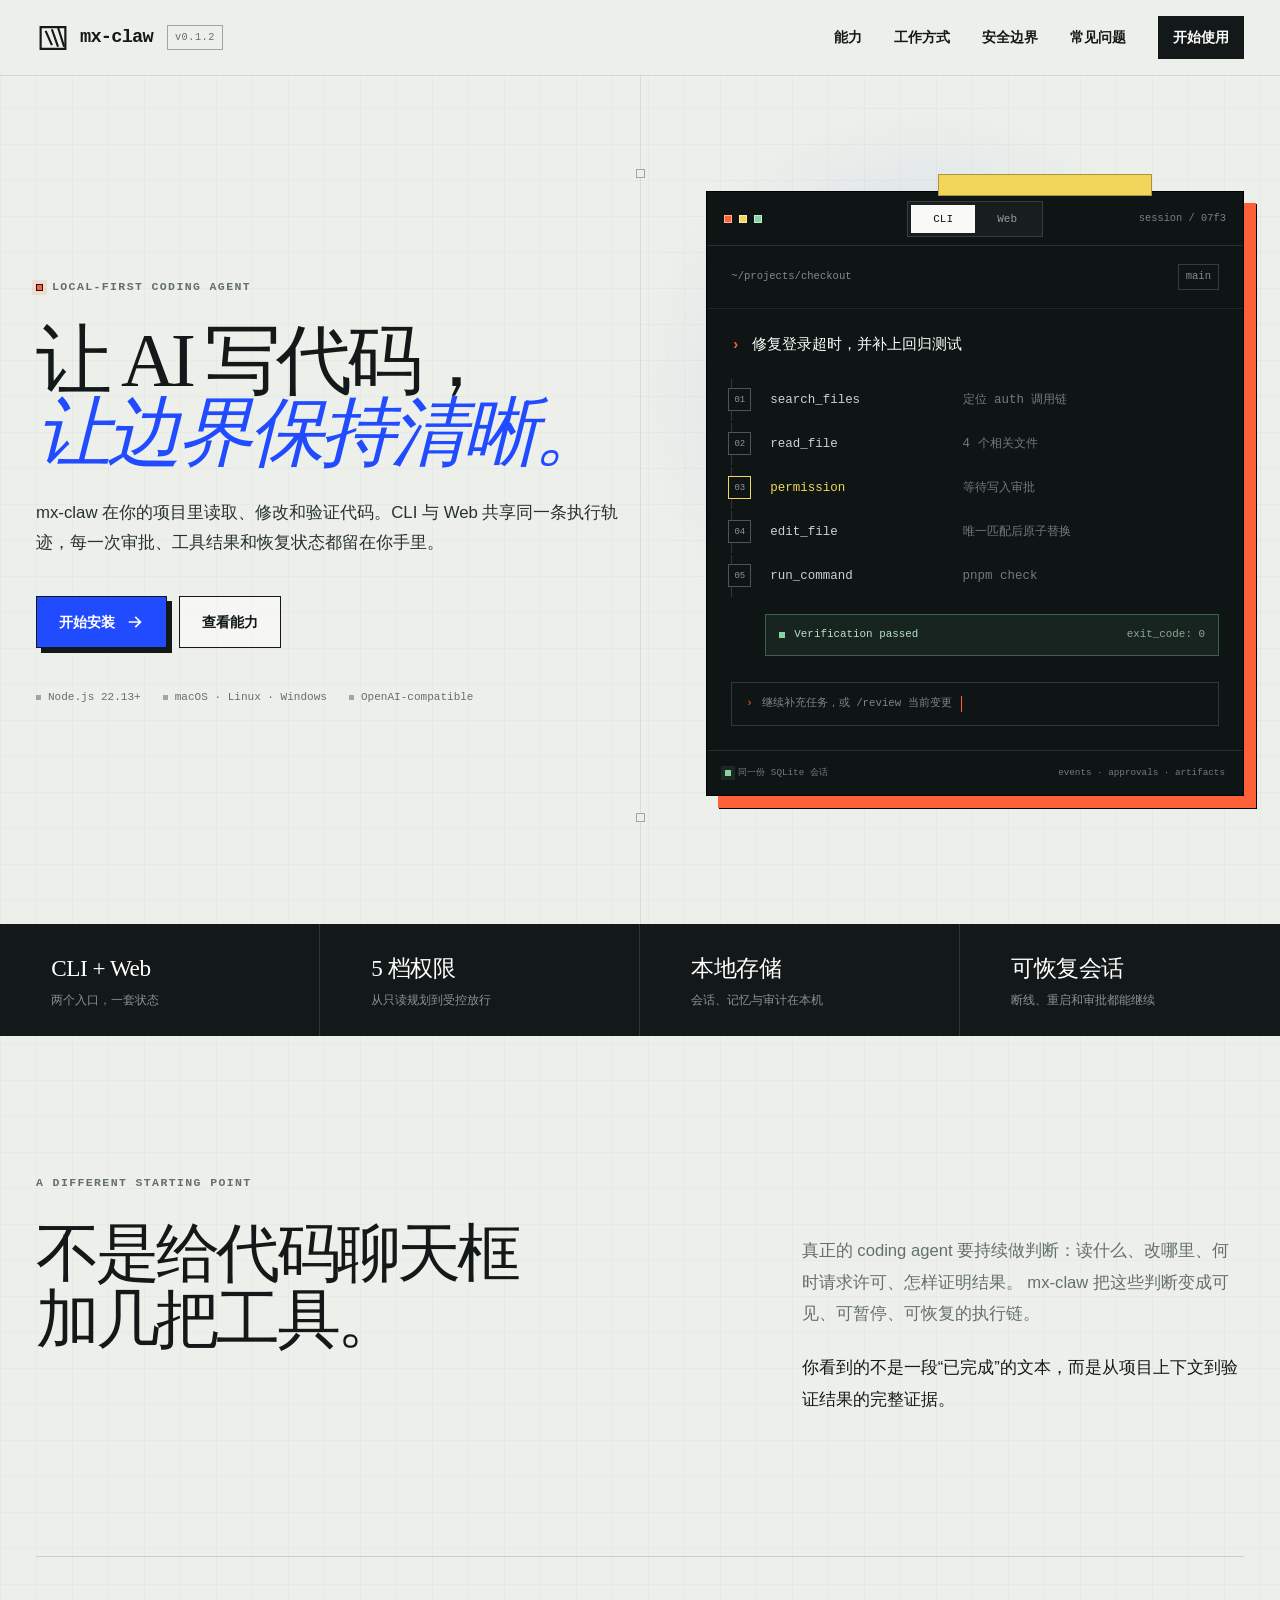
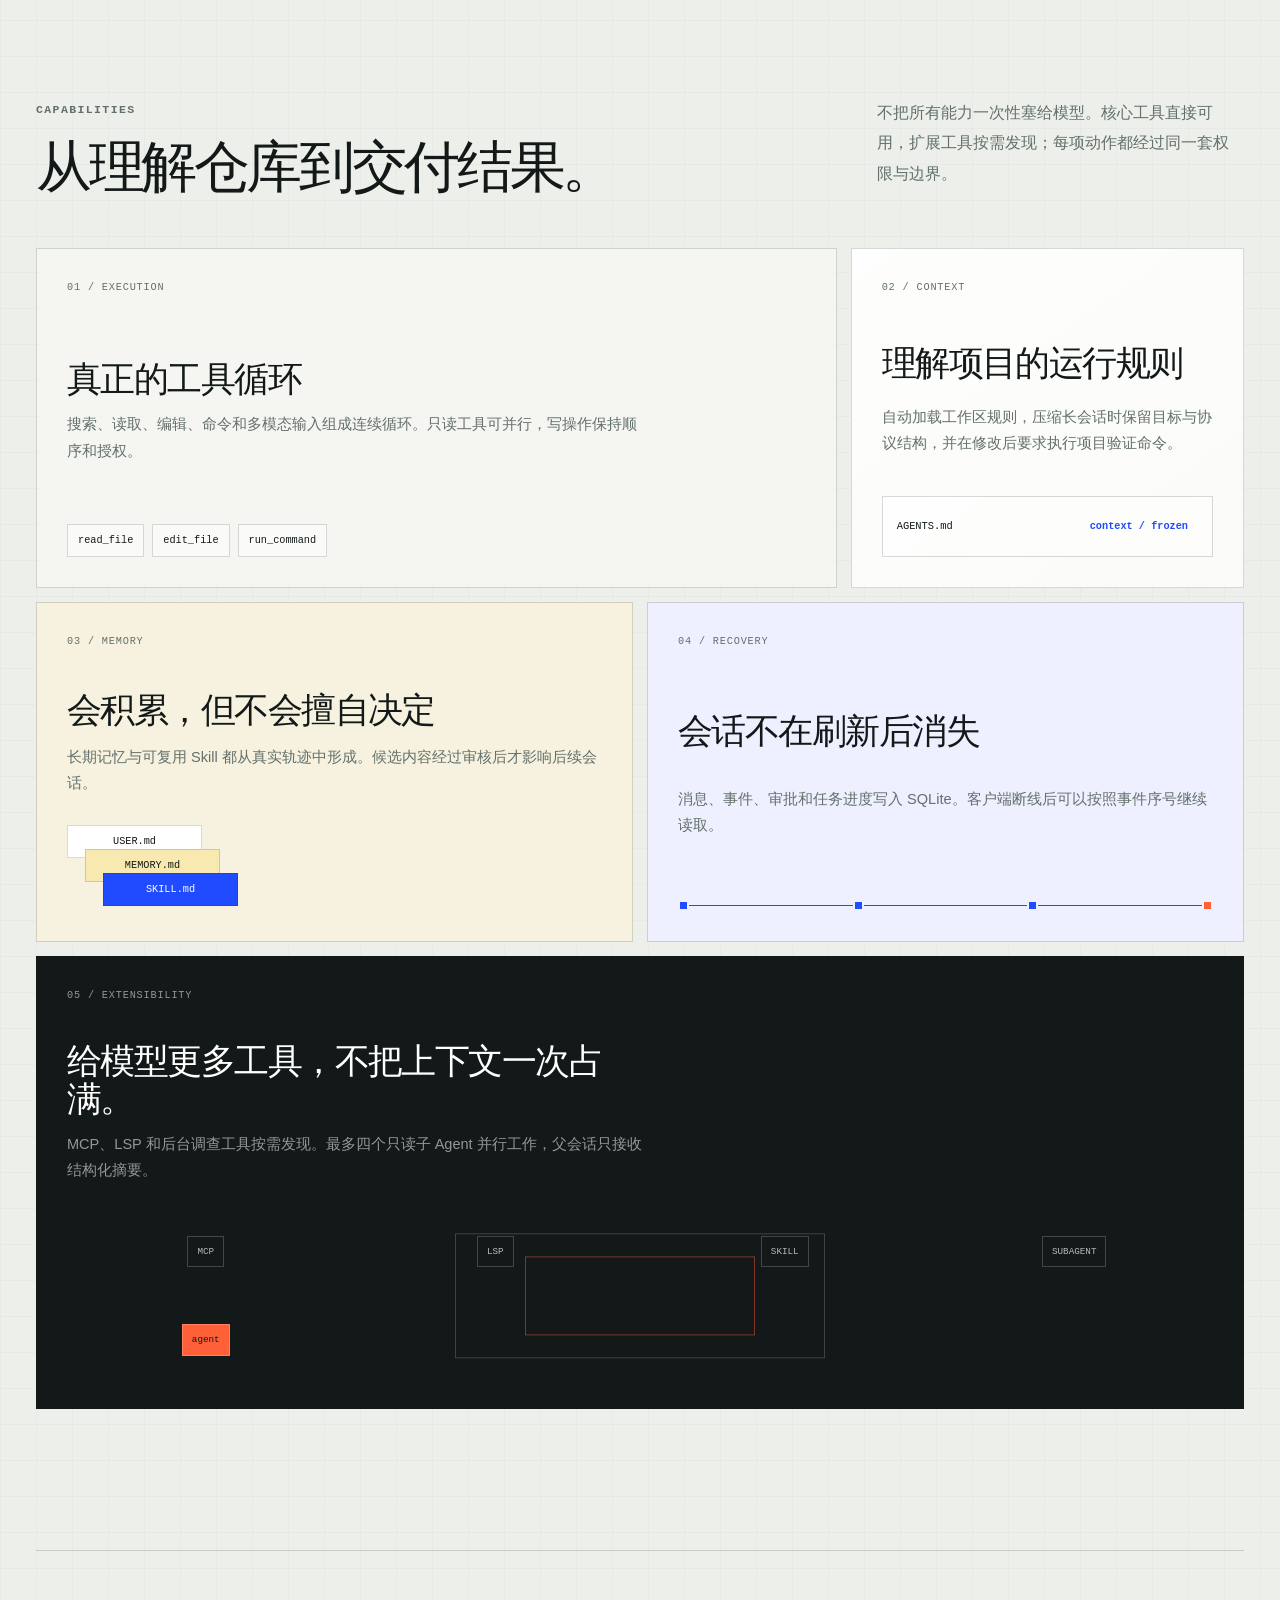
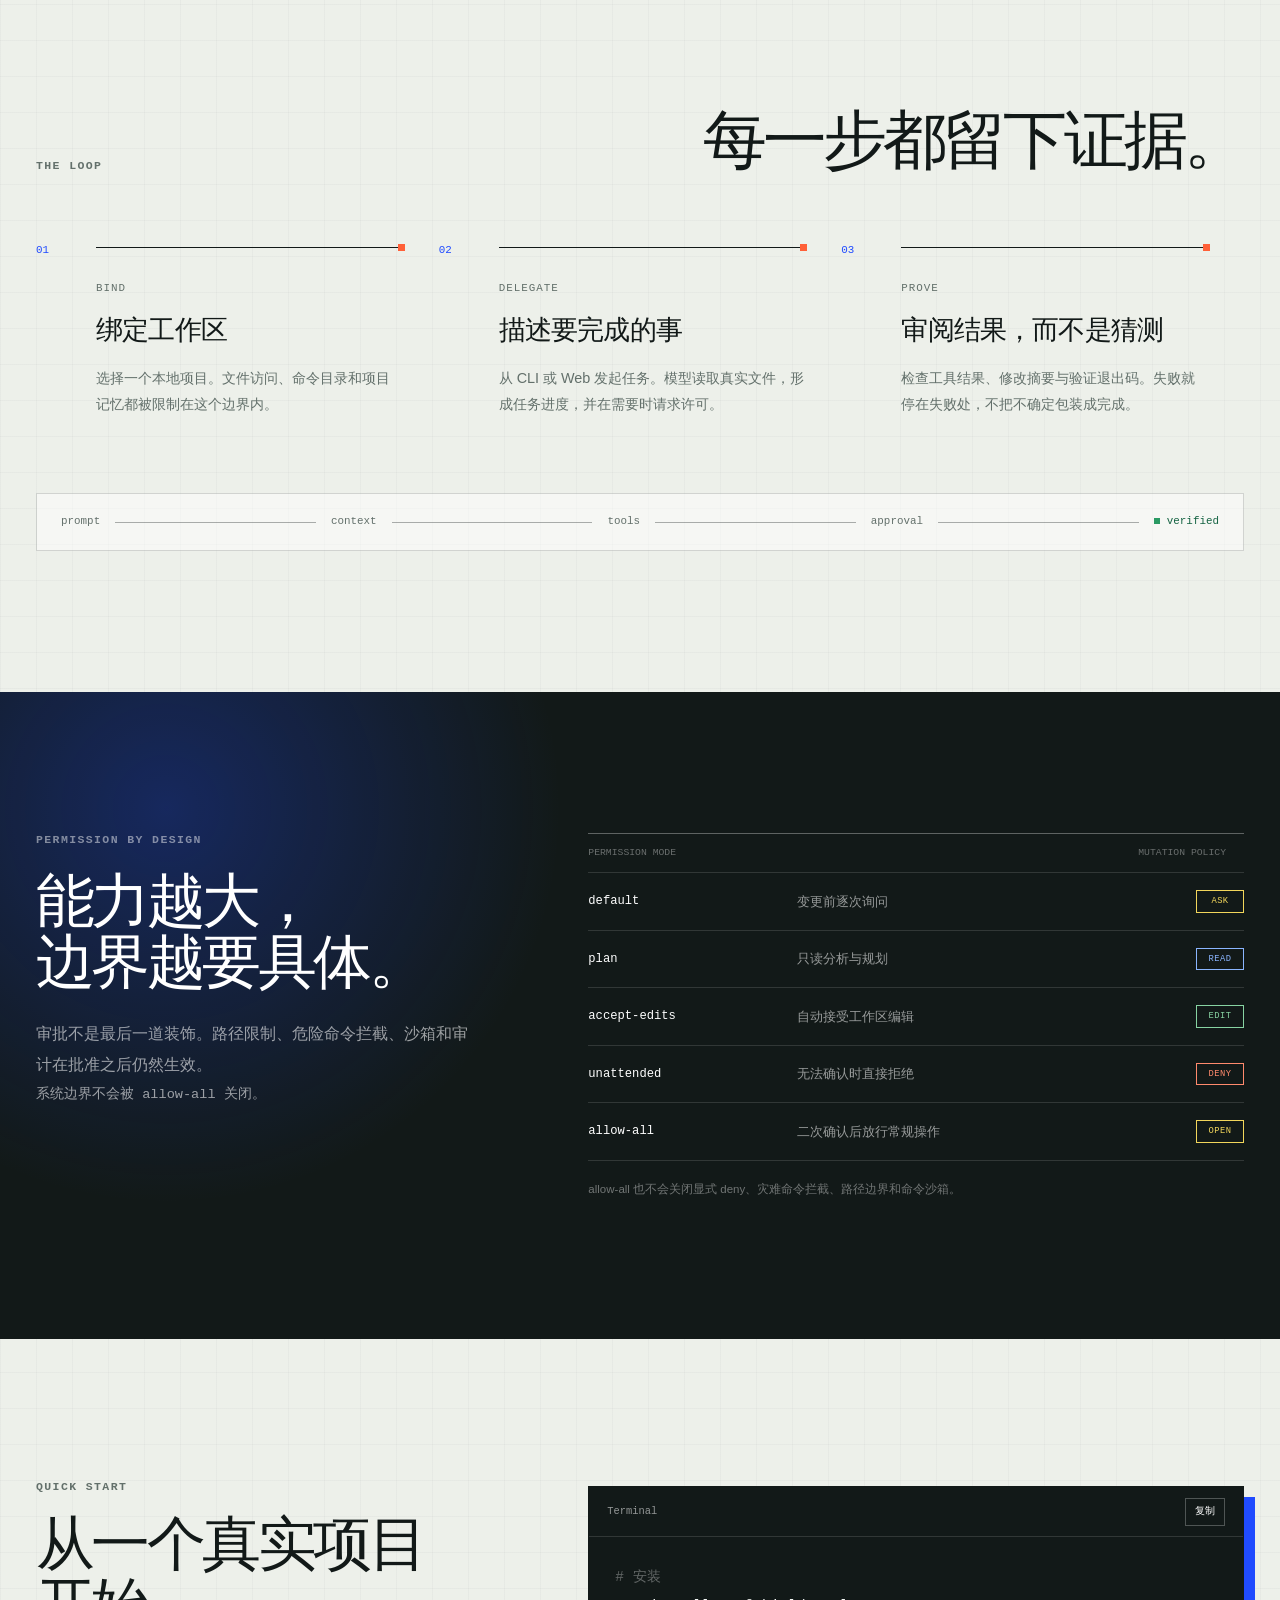
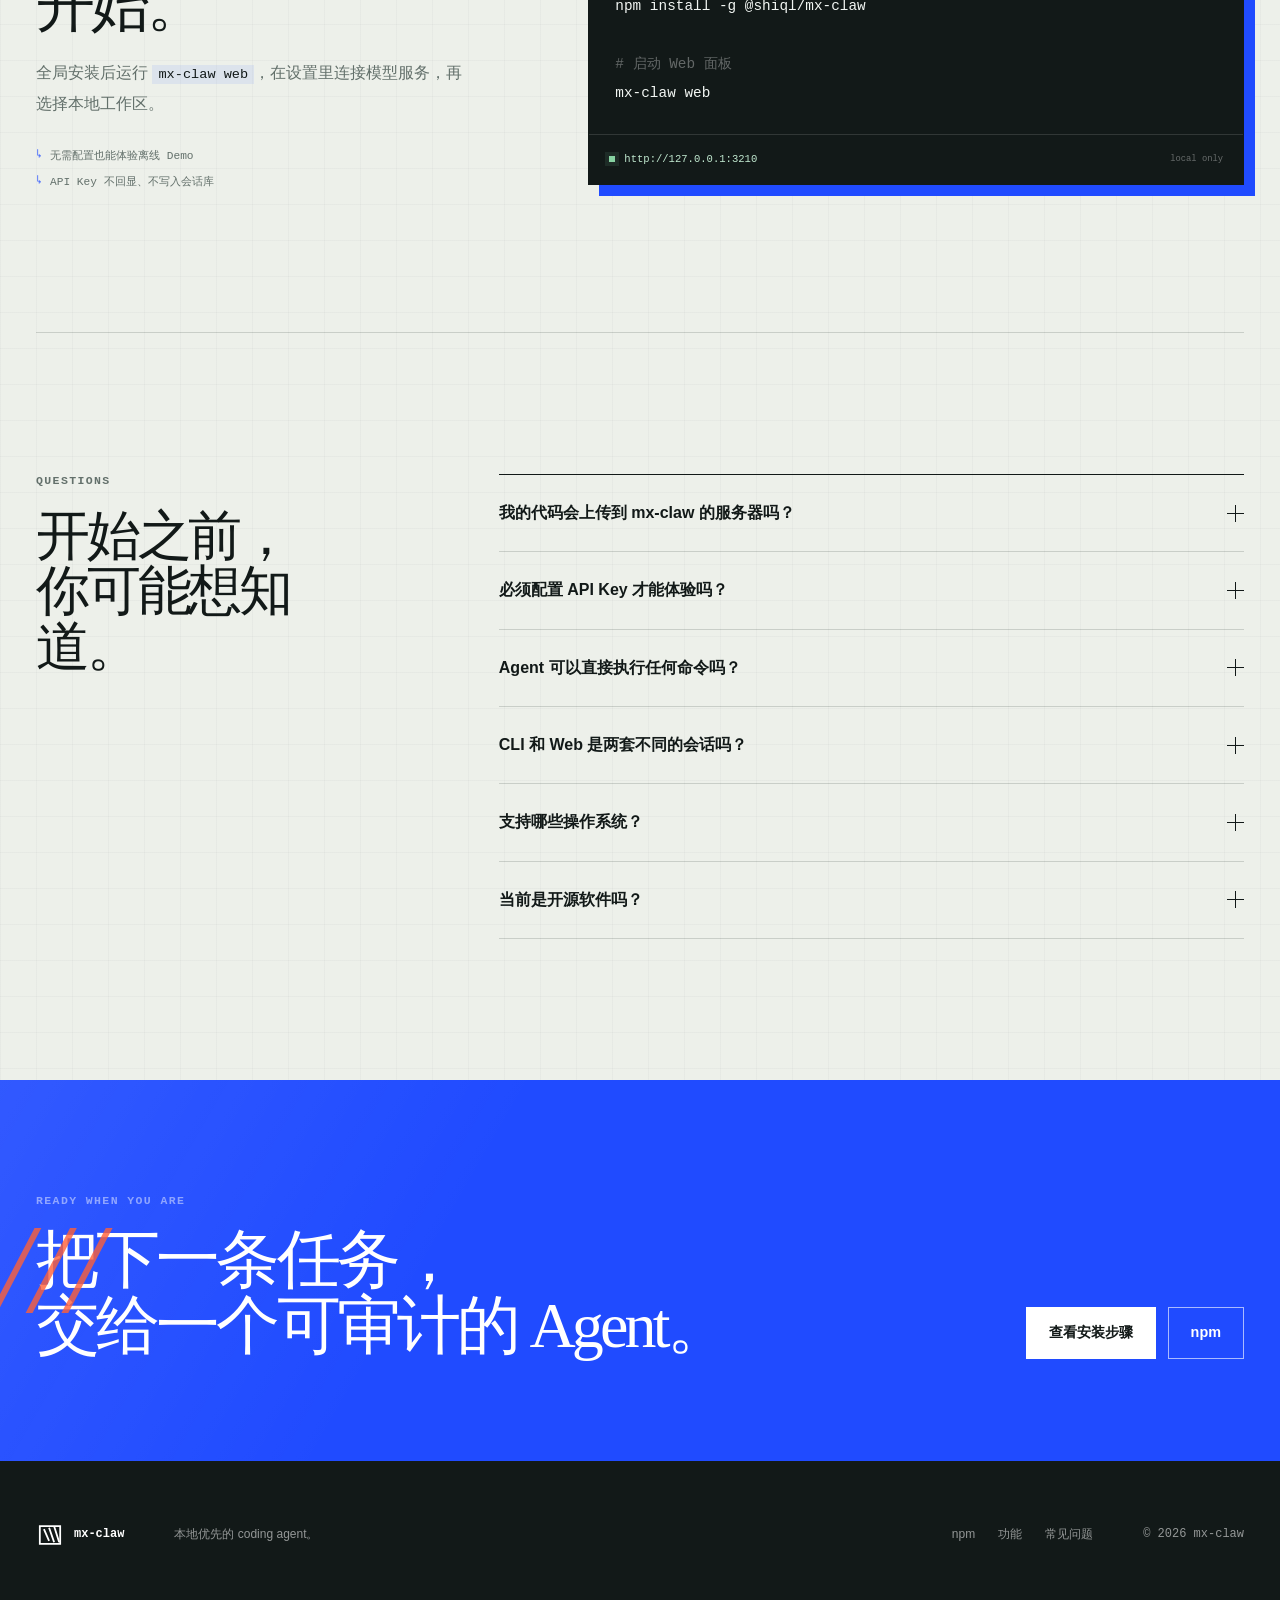
==== commit 8653a0ed: "fix: bust stale styles and clip page overflow" ====
--- a/index.html
+++ b/index.html
@@ -28,7 +28,7 @@
     <link rel="canonical" href="https://sql668.github.io/mx-claw-site/" />
     <title>mx-claw — 本地优先的 coding agent</title>
     <link rel="icon" href="./favicon.svg" type="image/svg+xml" />
-    <link rel="stylesheet" href="./styles.css" />
+    <link rel="stylesheet" href="./styles.css?v=20261024-2" />
     <script type="application/ld+json">
       {
         "@context": "https://schema.org",
--- a/styles.css
+++ b/styles.css
@@ -28,10 +28,12 @@
 html {
   scroll-behavior: smooth;
   scroll-padding-top: calc(var(--header-height) + 24px);
+  overflow-x: clip;
 }
 
 body {
   margin: 0;
+  overflow-x: clip;
   color: var(--ink);
   background:
     linear-gradient(rgba(18, 25, 24, 0.027) 1px, transparent 1px),
@@ -237,7 +239,7 @@
   position: absolute;
   z-index: -1;
   top: 6%;
-  right: -15%;
+  right: 0;
   width: 50vw;
   height: 62%;
   border-radius: 50%;
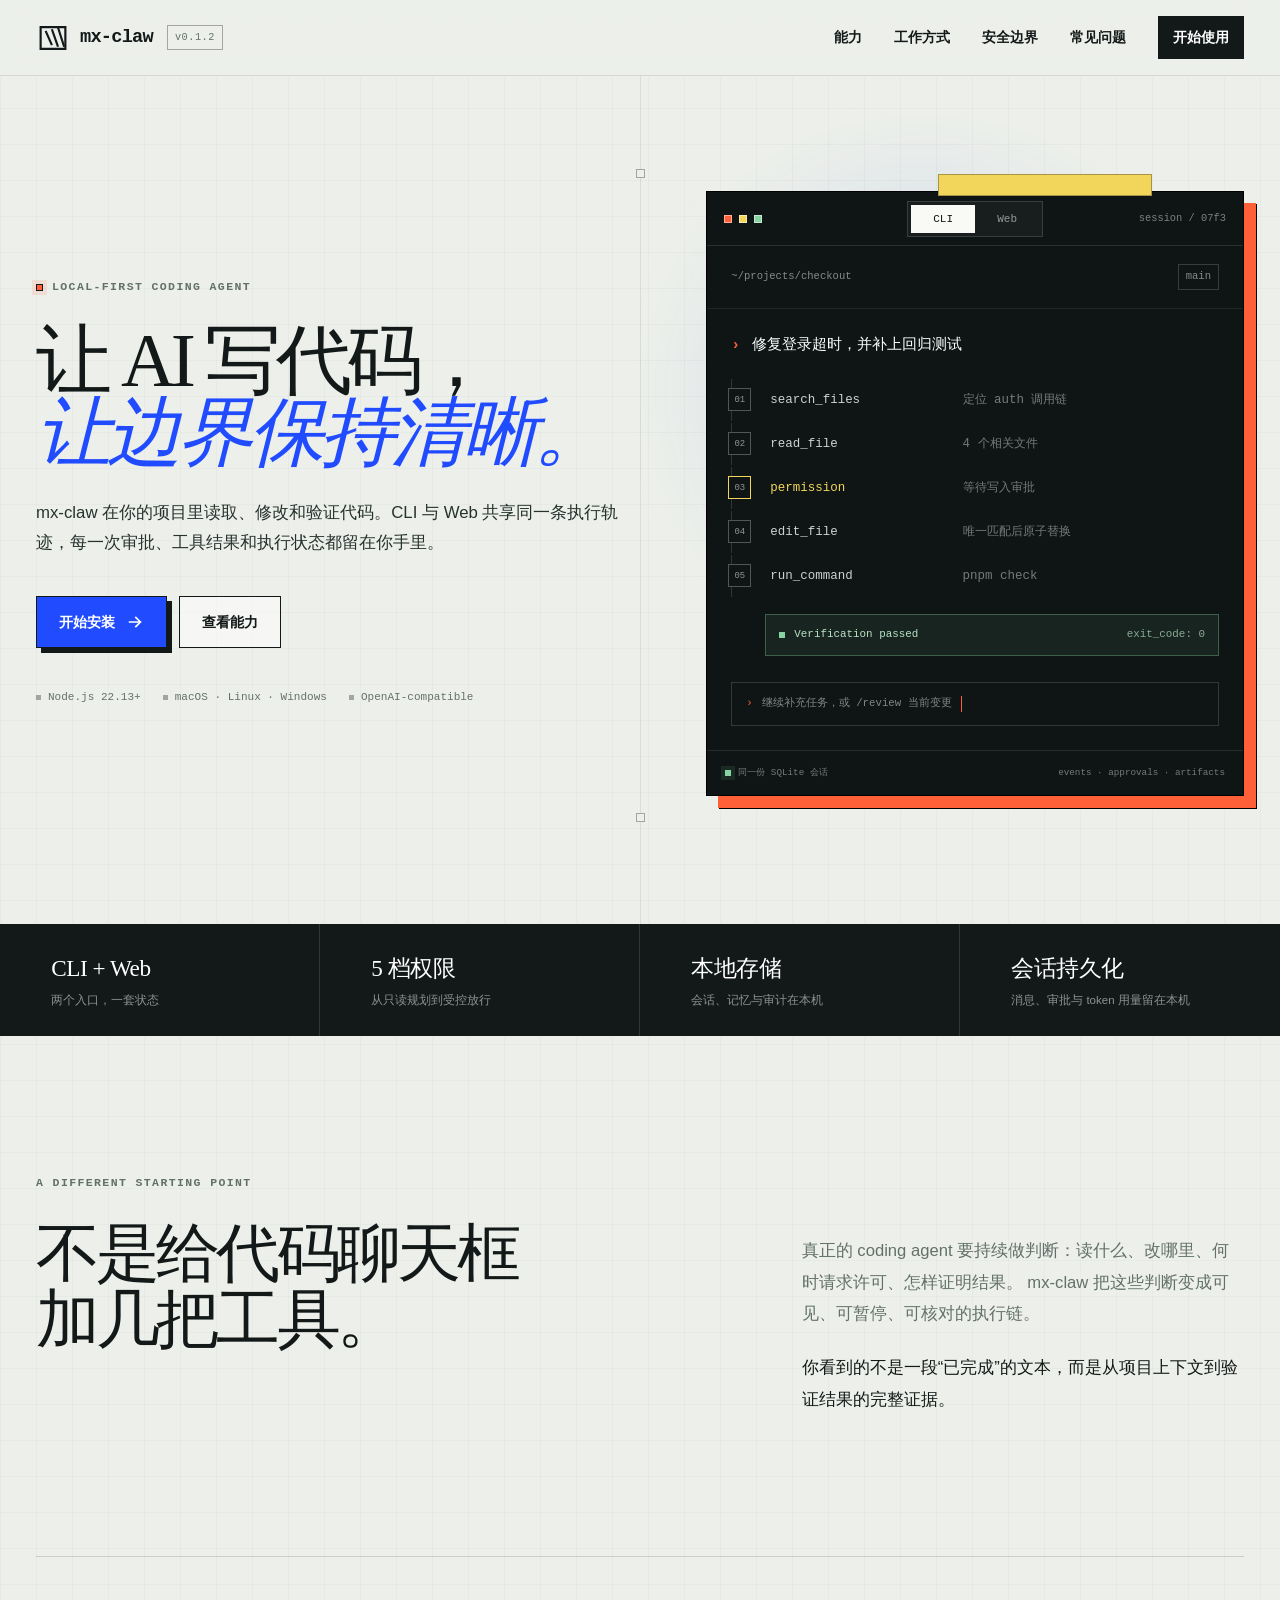
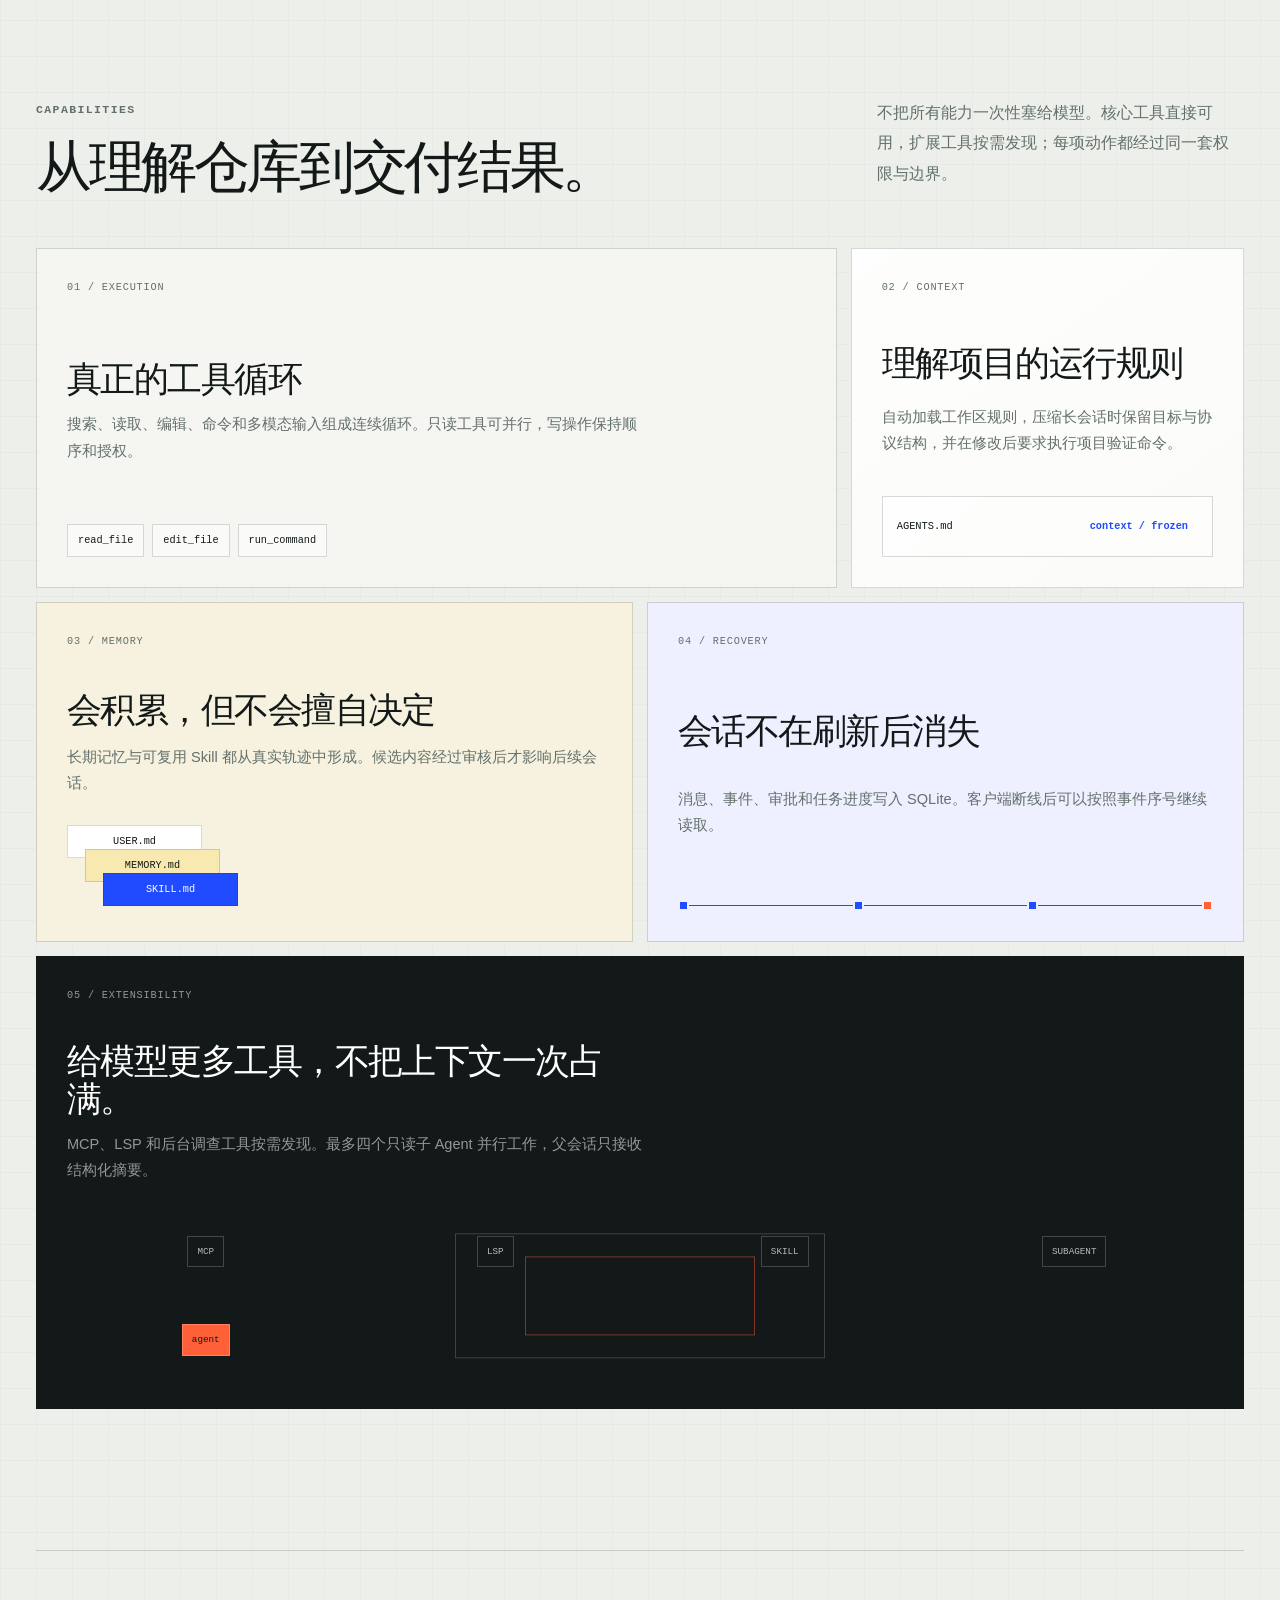
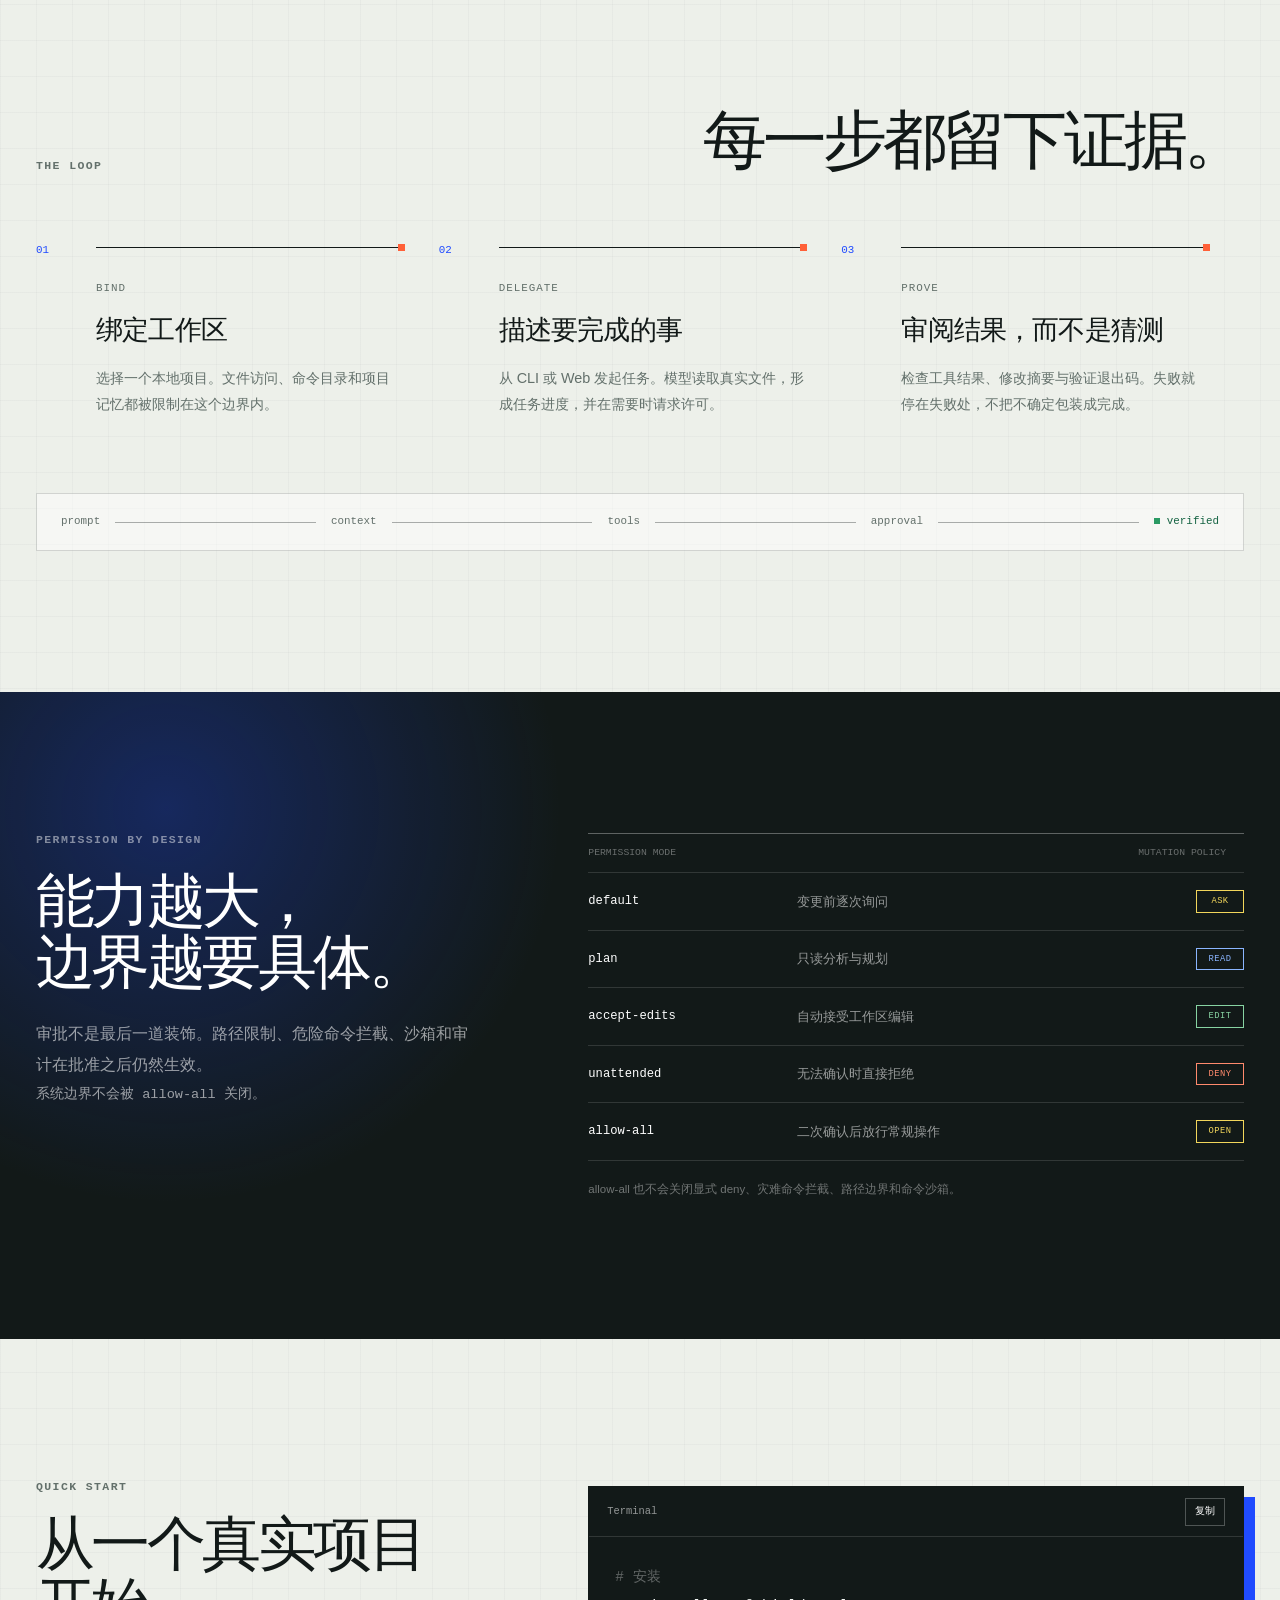
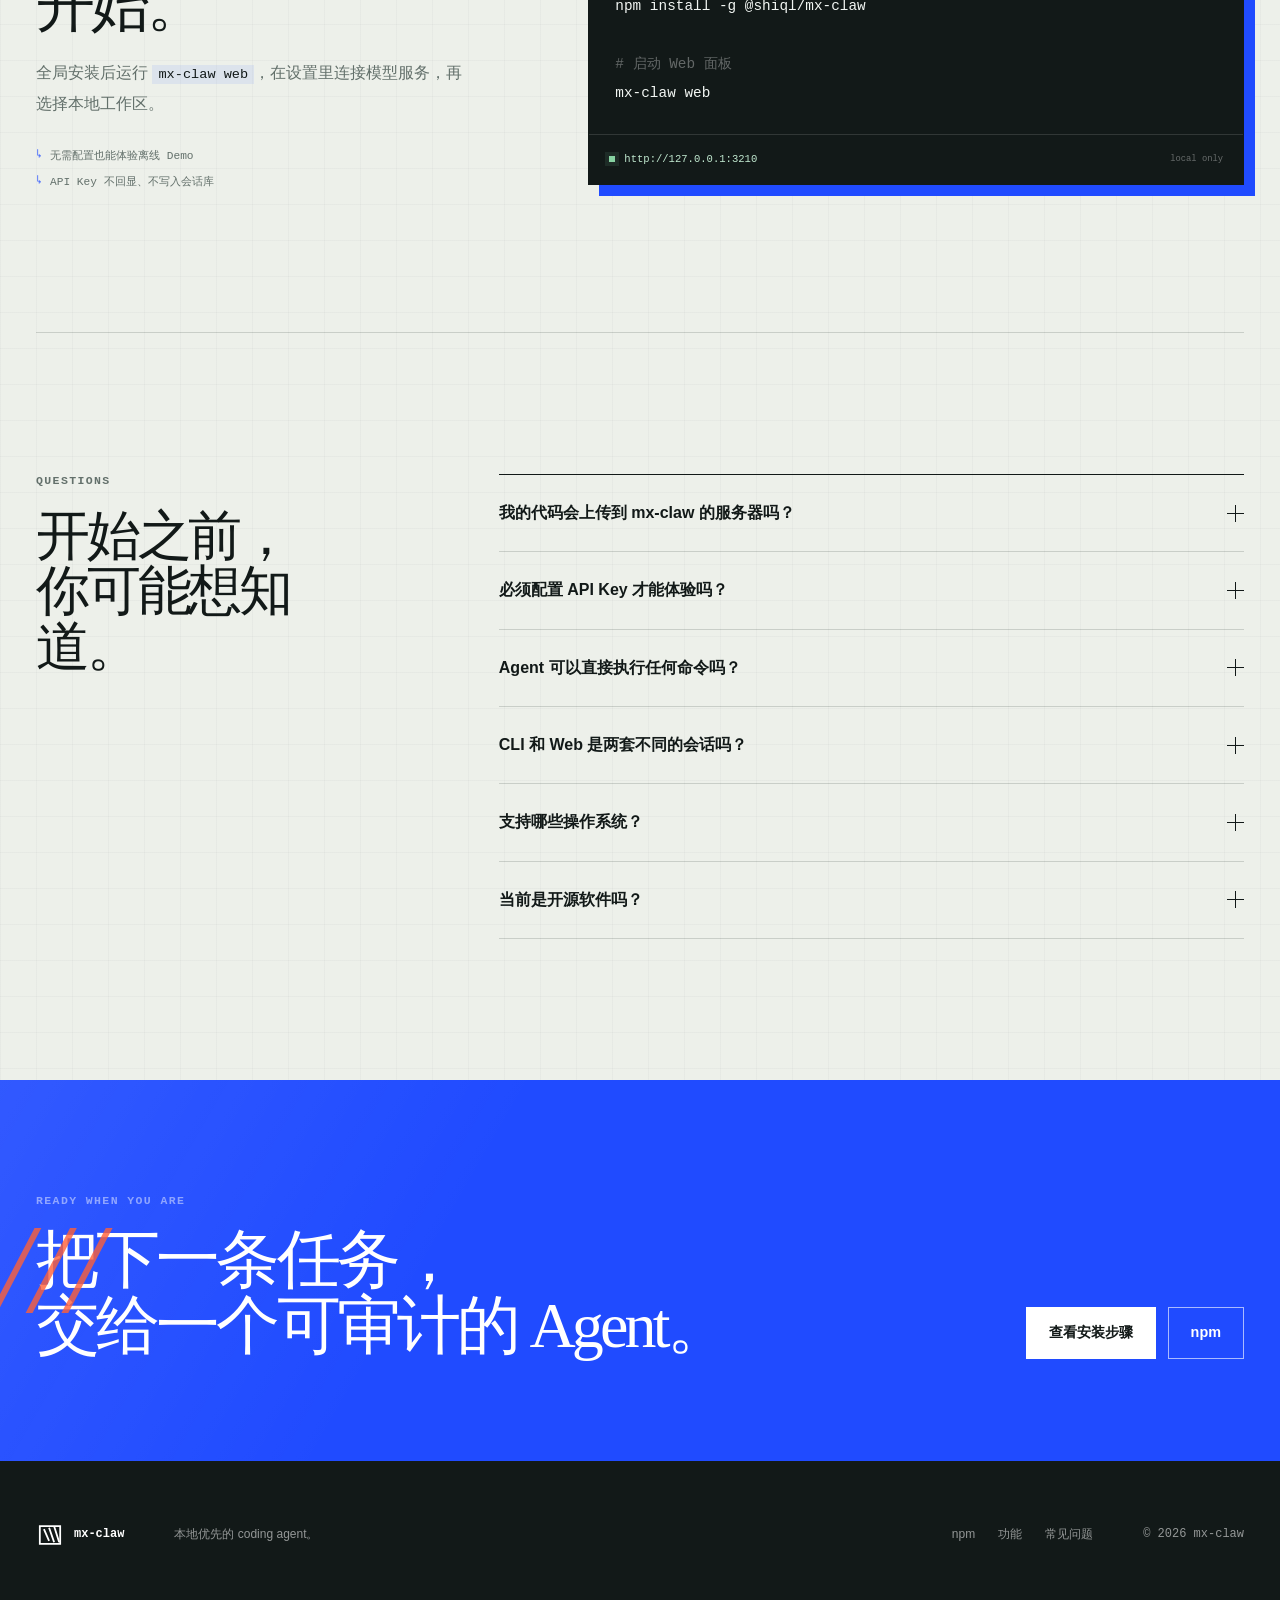
==== commit 5f564f36: "chore: sync website from 1135aec" ====
--- a/index.html
+++ b/index.html
@@ -5,7 +5,7 @@
     <meta name="viewport" content="width=device-width, initial-scale=1.0" />
     <meta
       name="description"
-      content="mx-claw 是一个本地优先的 coding agent。它理解项目、修改代码、运行验证，并让每次权限、执行结果和恢复状态保持清晰可见。"
+      content="mx-claw 是一个本地优先的 coding agent。它理解项目、修改代码、运行验证，并让每次权限、执行结果和上下文用量保持清晰可见。"
     />
     <meta name="theme-color" content="#121918" />
     <link rel="manifest" href="./site.webmanifest" />
@@ -13,7 +13,7 @@
     <meta property="og:title" content="mx-claw — 让 AI 写代码，让边界保持清晰" />
     <meta
       property="og:description"
-      content="本地优先的 coding agent，提供 CLI 与 Web、工作区隔离、逐次审批、可恢复会话和可验证的任务闭环。"
+      content="本地优先的 coding agent，提供 CLI 与 Web、工作区隔离、逐次审批、持久化会话和可验证的任务闭环。"
     />
     <meta property="og:url" content="https://sql668.github.io/mx-claw-site/" />
     <meta property="og:site_name" content="mx-claw" />
@@ -22,7 +22,7 @@
     <meta name="twitter:title" content="mx-claw — 让 AI 写代码，让边界保持清晰" />
     <meta
       name="twitter:description"
-      content="本地优先的 coding agent，提供 CLI 与 Web、工作区隔离、逐次审批、可恢复会话和可验证的任务闭环。"
+      content="本地优先的 coding agent，提供 CLI 与 Web、工作区隔离、逐次审批、持久化会话和可验证的任务闭环。"
     />
     <meta name="twitter:image" content="https://sql668.github.io/mx-claw-site/og-image.png" />
     <link rel="canonical" href="https://sql668.github.io/mx-claw-site/" />
@@ -36,7 +36,7 @@
         "name": "mx-claw",
         "applicationCategory": "DeveloperApplication",
         "operatingSystem": "macOS, Linux, Windows",
-        "description": "本地优先的 coding agent，提供 CLI 与 Web、工作区隔离、逐次审批、可恢复会话和可验证的任务闭环。",
+        "description": "本地优先的 coding agent，提供 CLI 与 Web、工作区隔离、逐次审批、持久化会话和可验证的任务闭环。",
         "softwareVersion": "0.1.2",
         "offers": {
           "@type": "Offer",
@@ -127,7 +127,7 @@
           </h1>
           <p class="hero-lede">
             mx-claw 在你的项目里读取、修改和验证代码。CLI 与 Web
-            共享同一条执行轨迹，每一次审批、工具结果和恢复状态都留在你手里。
+            共享同一条执行轨迹，每一次审批、工具结果和执行状态都留在你手里。
           </p>
           <div class="hero-actions">
             <a class="button button-primary" href="#start">
@@ -318,8 +318,8 @@
           <span>会话、记忆与审计在本机</span>
         </div>
         <div>
-          <strong>可恢复会话</strong>
-          <span>断线、重启和审批都能继续</span>
+          <strong>会话持久化</strong>
+          <span>消息、审批与 token 用量留在本机</span>
         </div>
       </section>
 
@@ -330,7 +330,7 @@
           <div class="manifesto-copy">
             <p>
               真正的 coding agent 要持续做判断：读什么、改哪里、何时请求许可、怎样证明结果。
-              mx-claw 把这些判断变成可见、可暂停、可恢复的执行链。
+              mx-claw 把这些判断变成可见、可暂停、可核对的执行链。
             </p>
             <p>
               你看到的不是一段“已完成”的文本，而是从项目上下文到验证结果的完整证据。
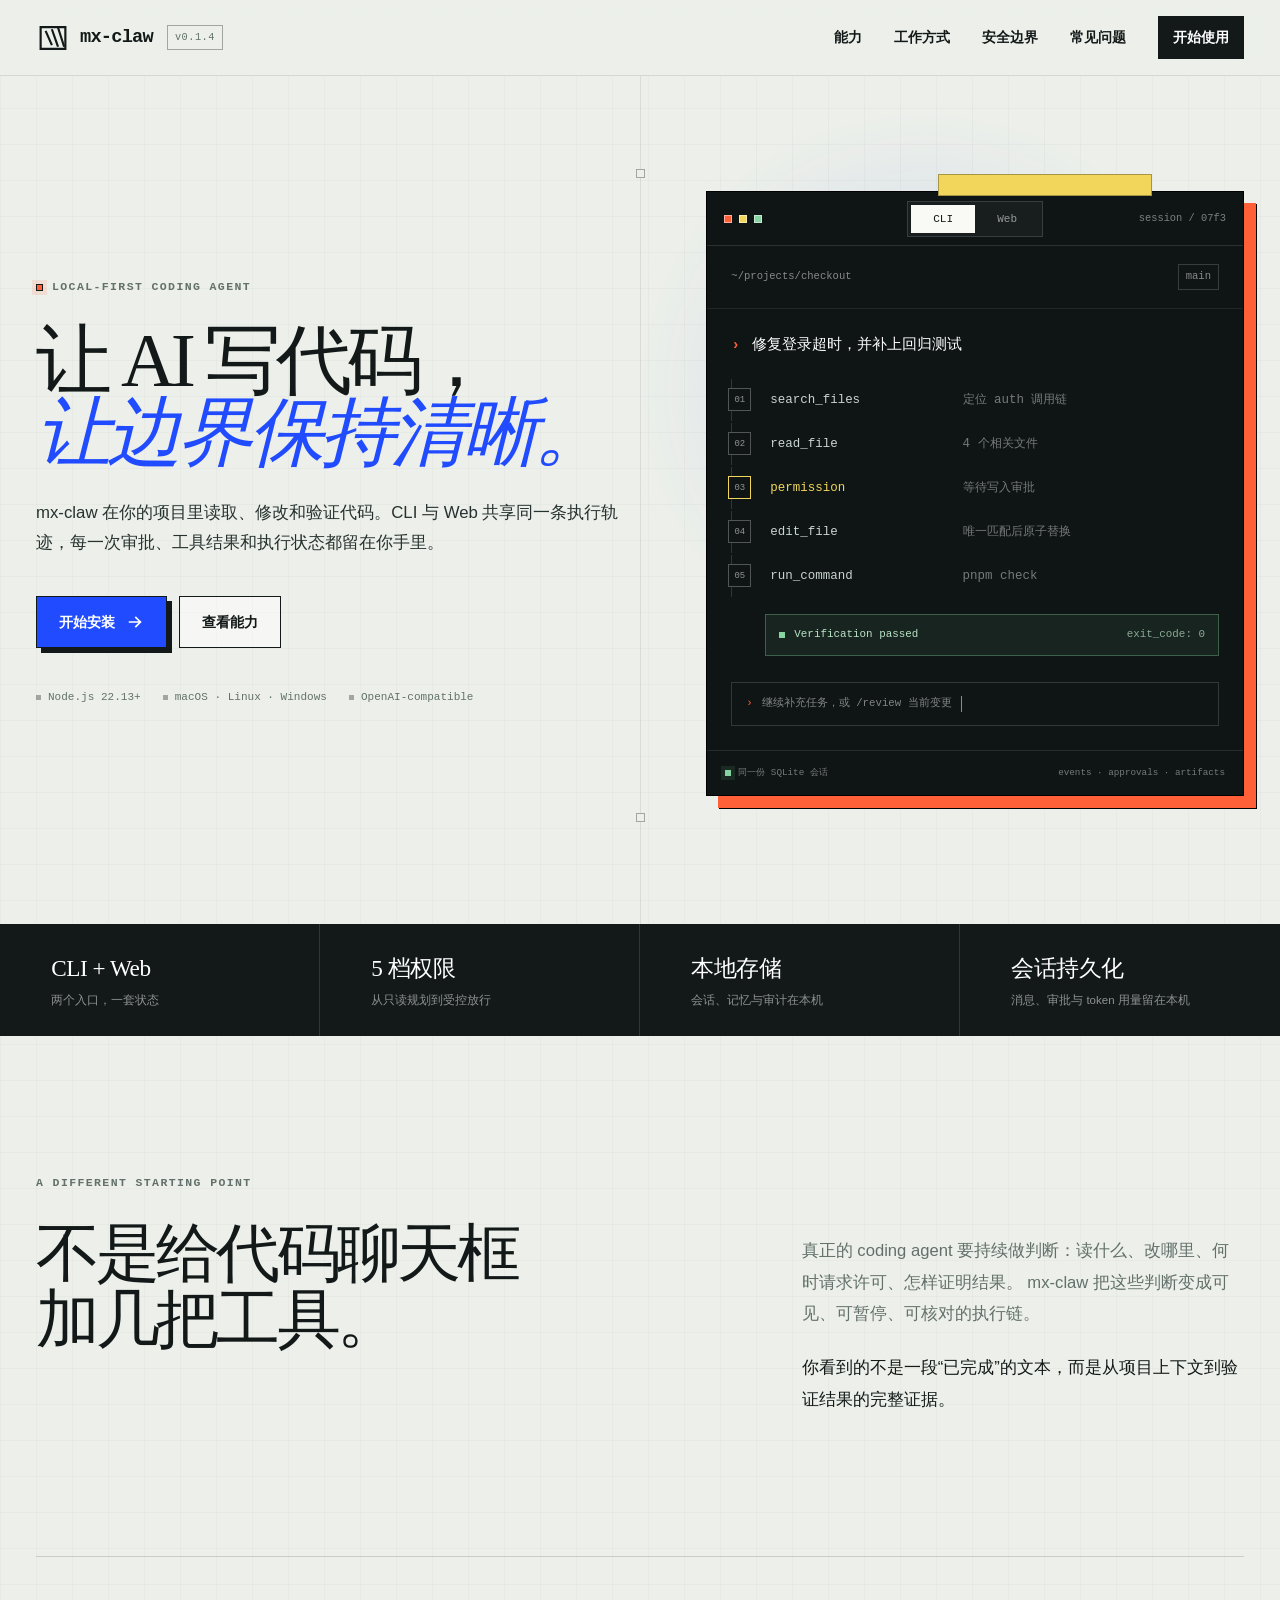
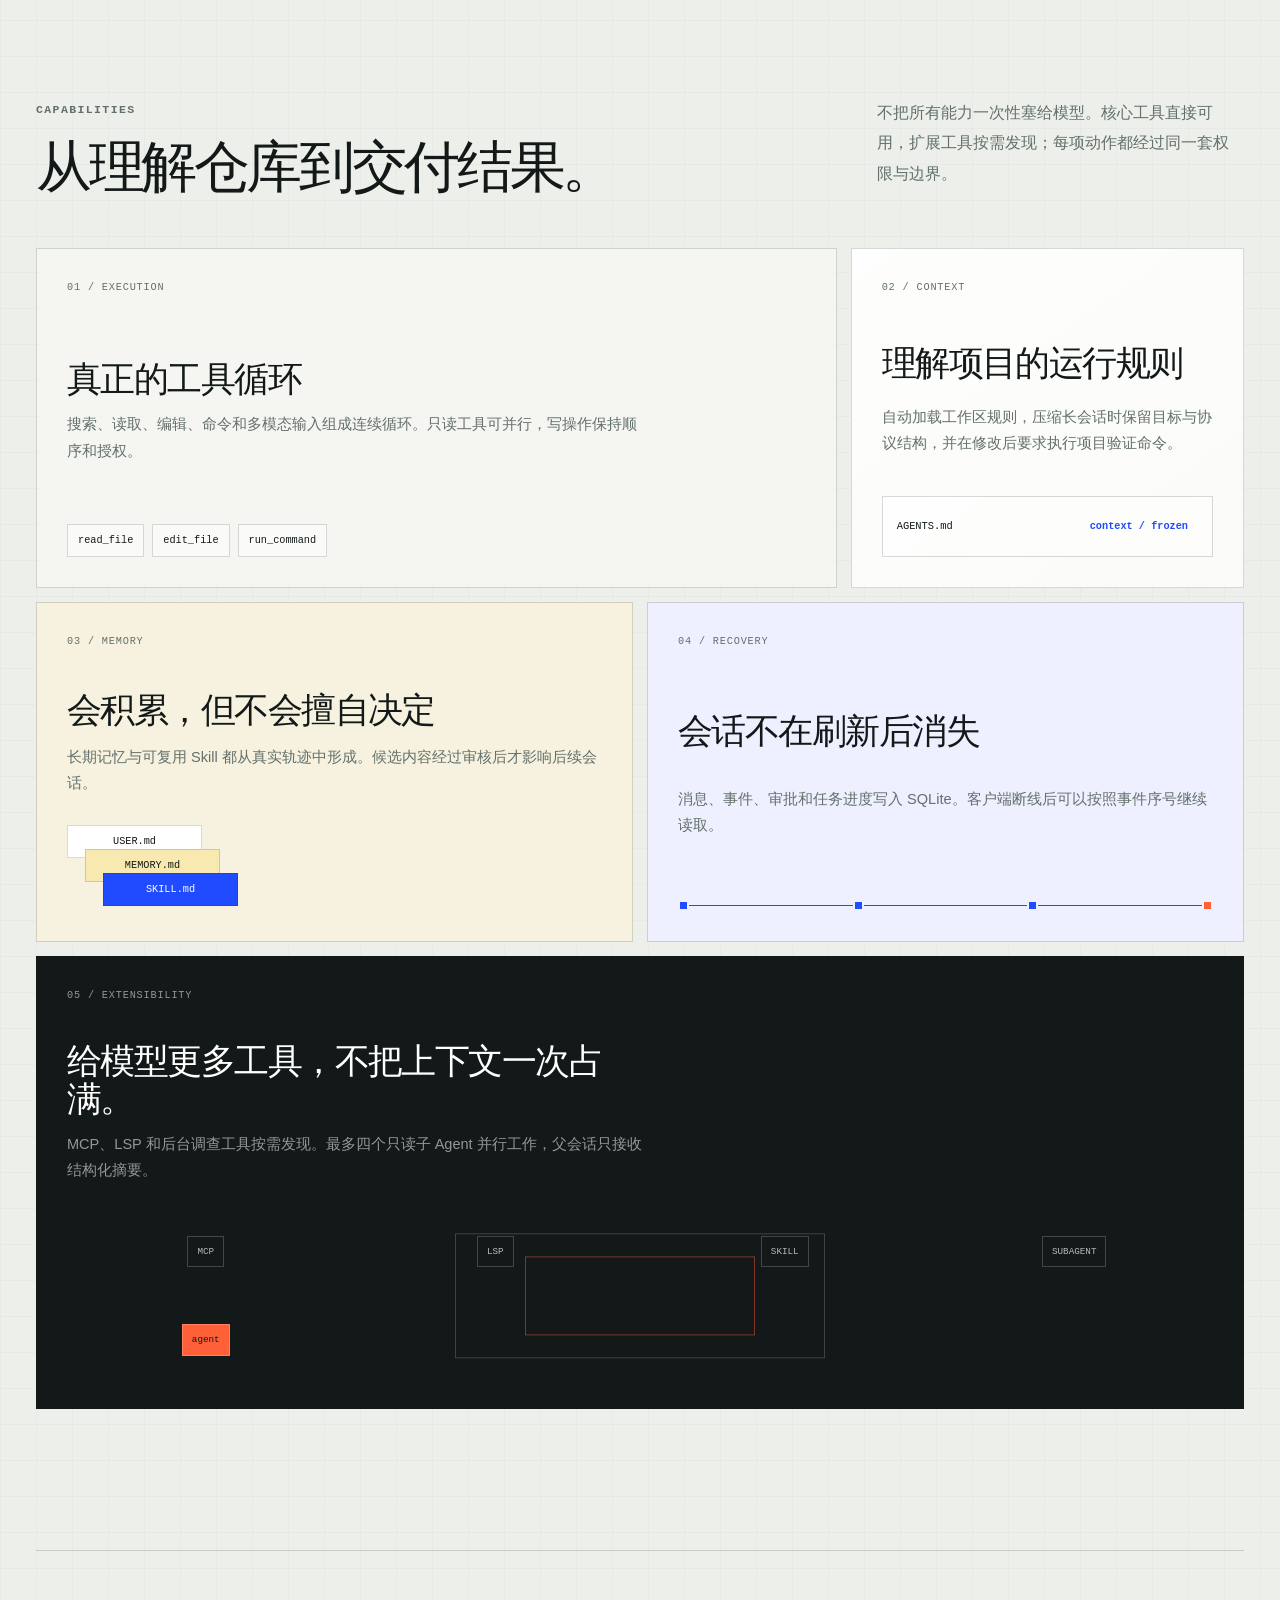
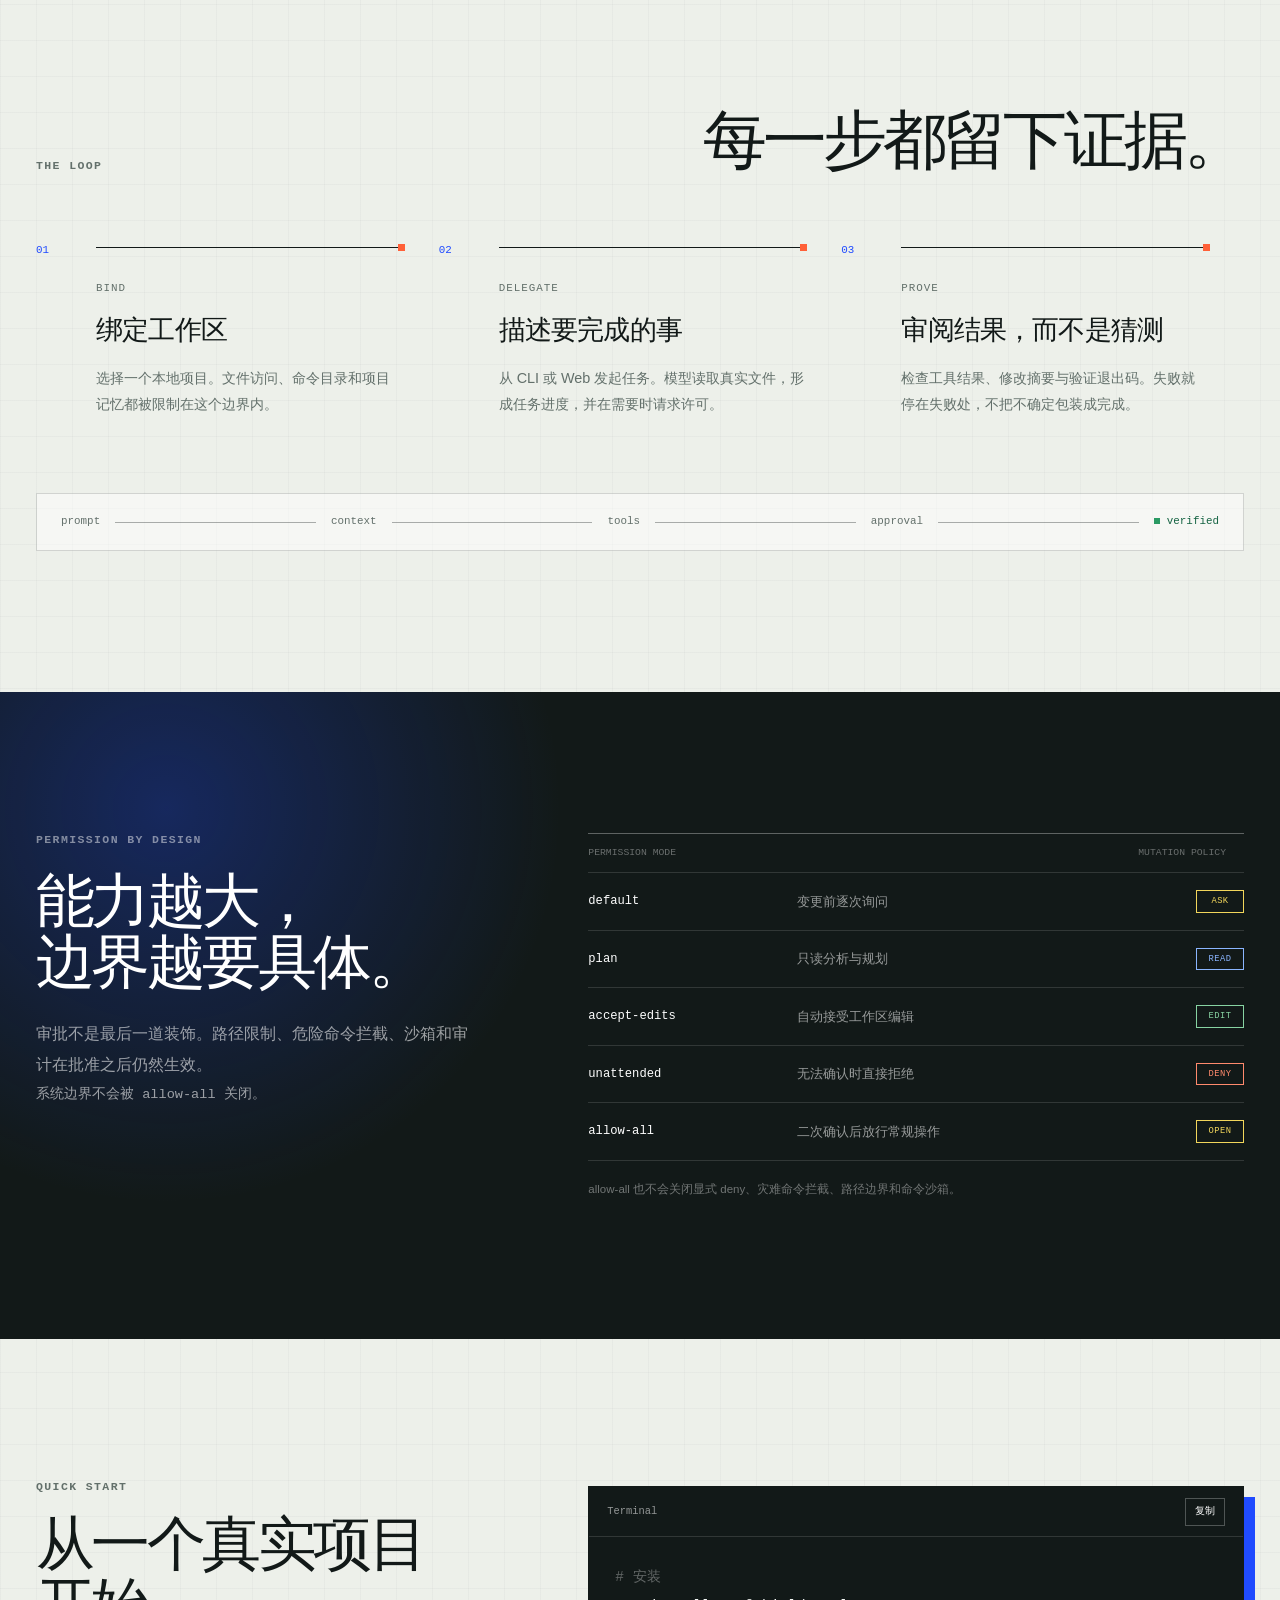
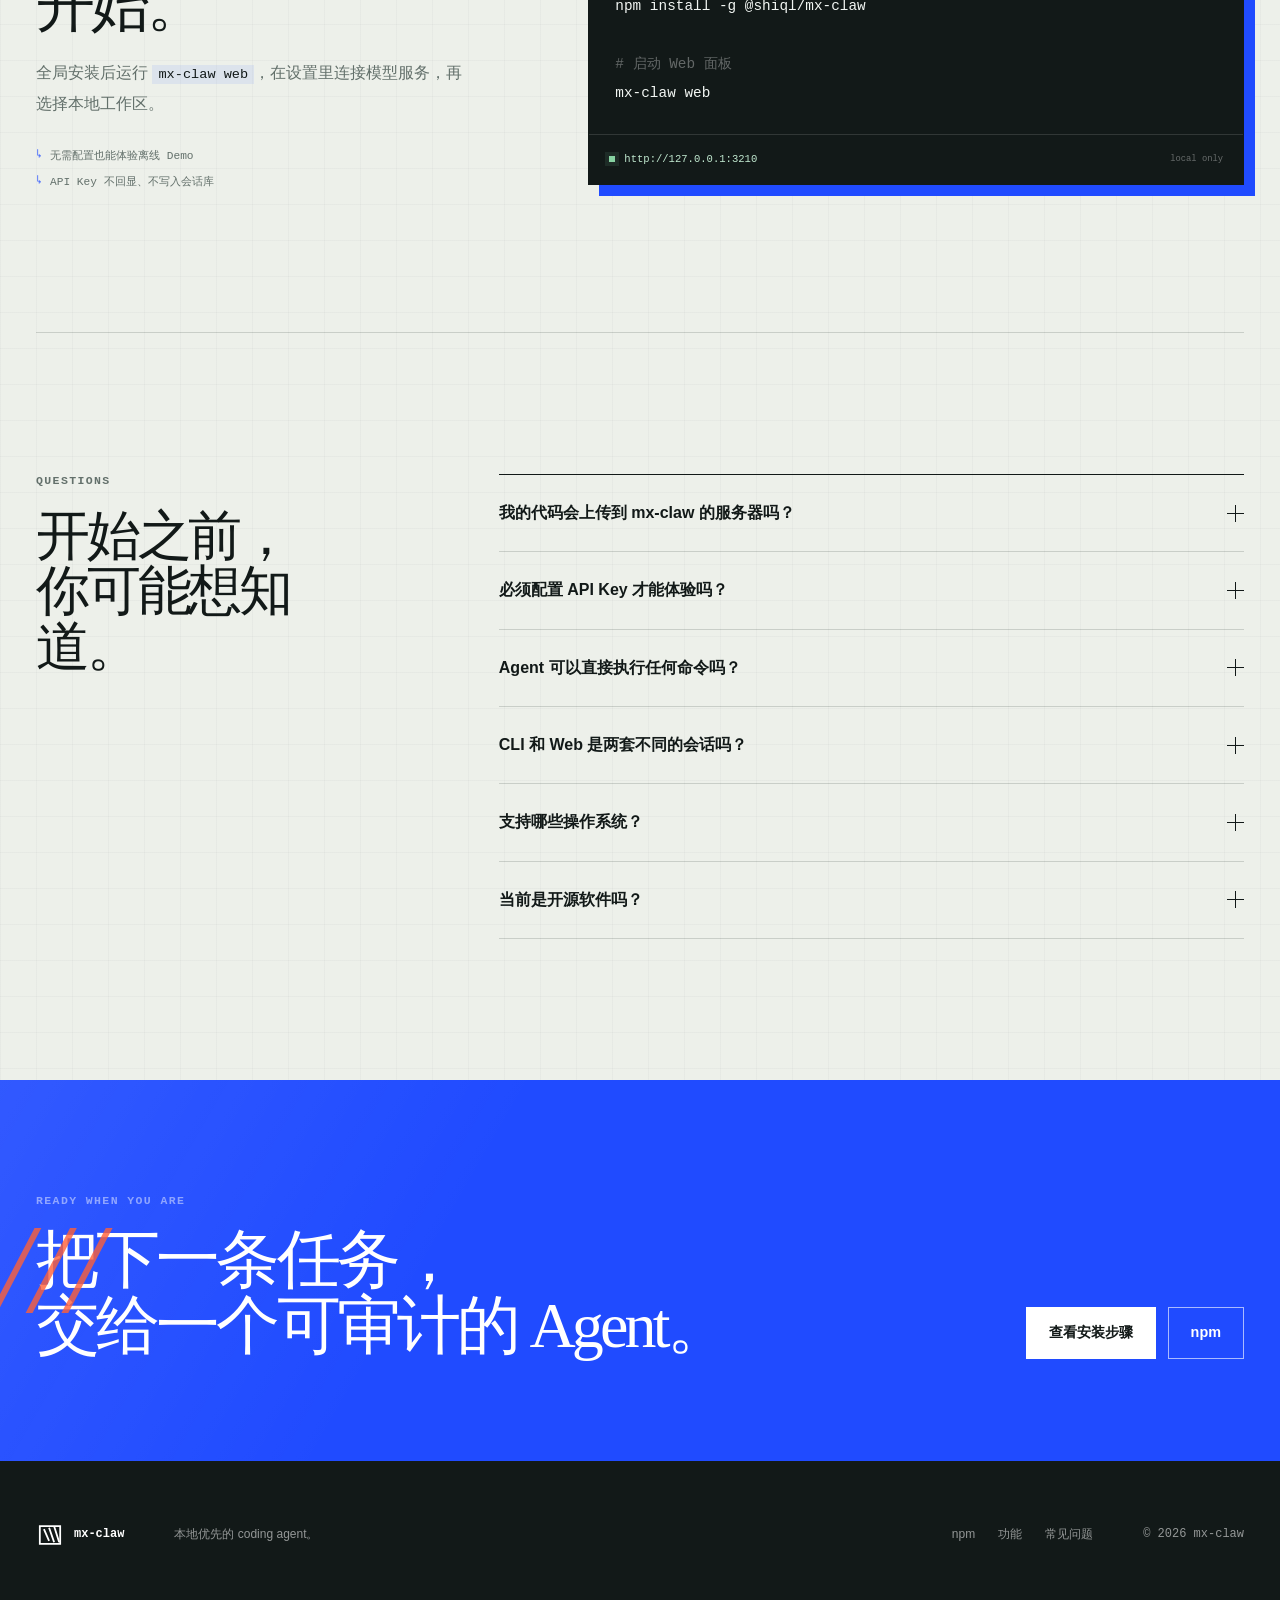
==== commit b1fedbf3: "chore: sync website from 45a533e" ====
--- a/index.html
+++ b/index.html
@@ -37,7 +37,7 @@
         "applicationCategory": "DeveloperApplication",
         "operatingSystem": "macOS, Linux, Windows",
         "description": "本地优先的 coding agent，提供 CLI 与 Web、工作区隔离、逐次审批、持久化会话和可验证的任务闭环。",
-        "softwareVersion": "0.1.2",
+        "softwareVersion": "0.1.4",
         "offers": {
           "@type": "Offer",
           "price": "0",
@@ -88,7 +88,7 @@
           <path d="M13 14 20 30M21 12l7 20M29 10l7 22" />
         </svg>
         <span class="brand-word">mx-claw</span>
-        <span class="brand-version">v0.1.2</span>
+        <span class="brand-version">v0.1.4</span>
       </a>
 
       <button
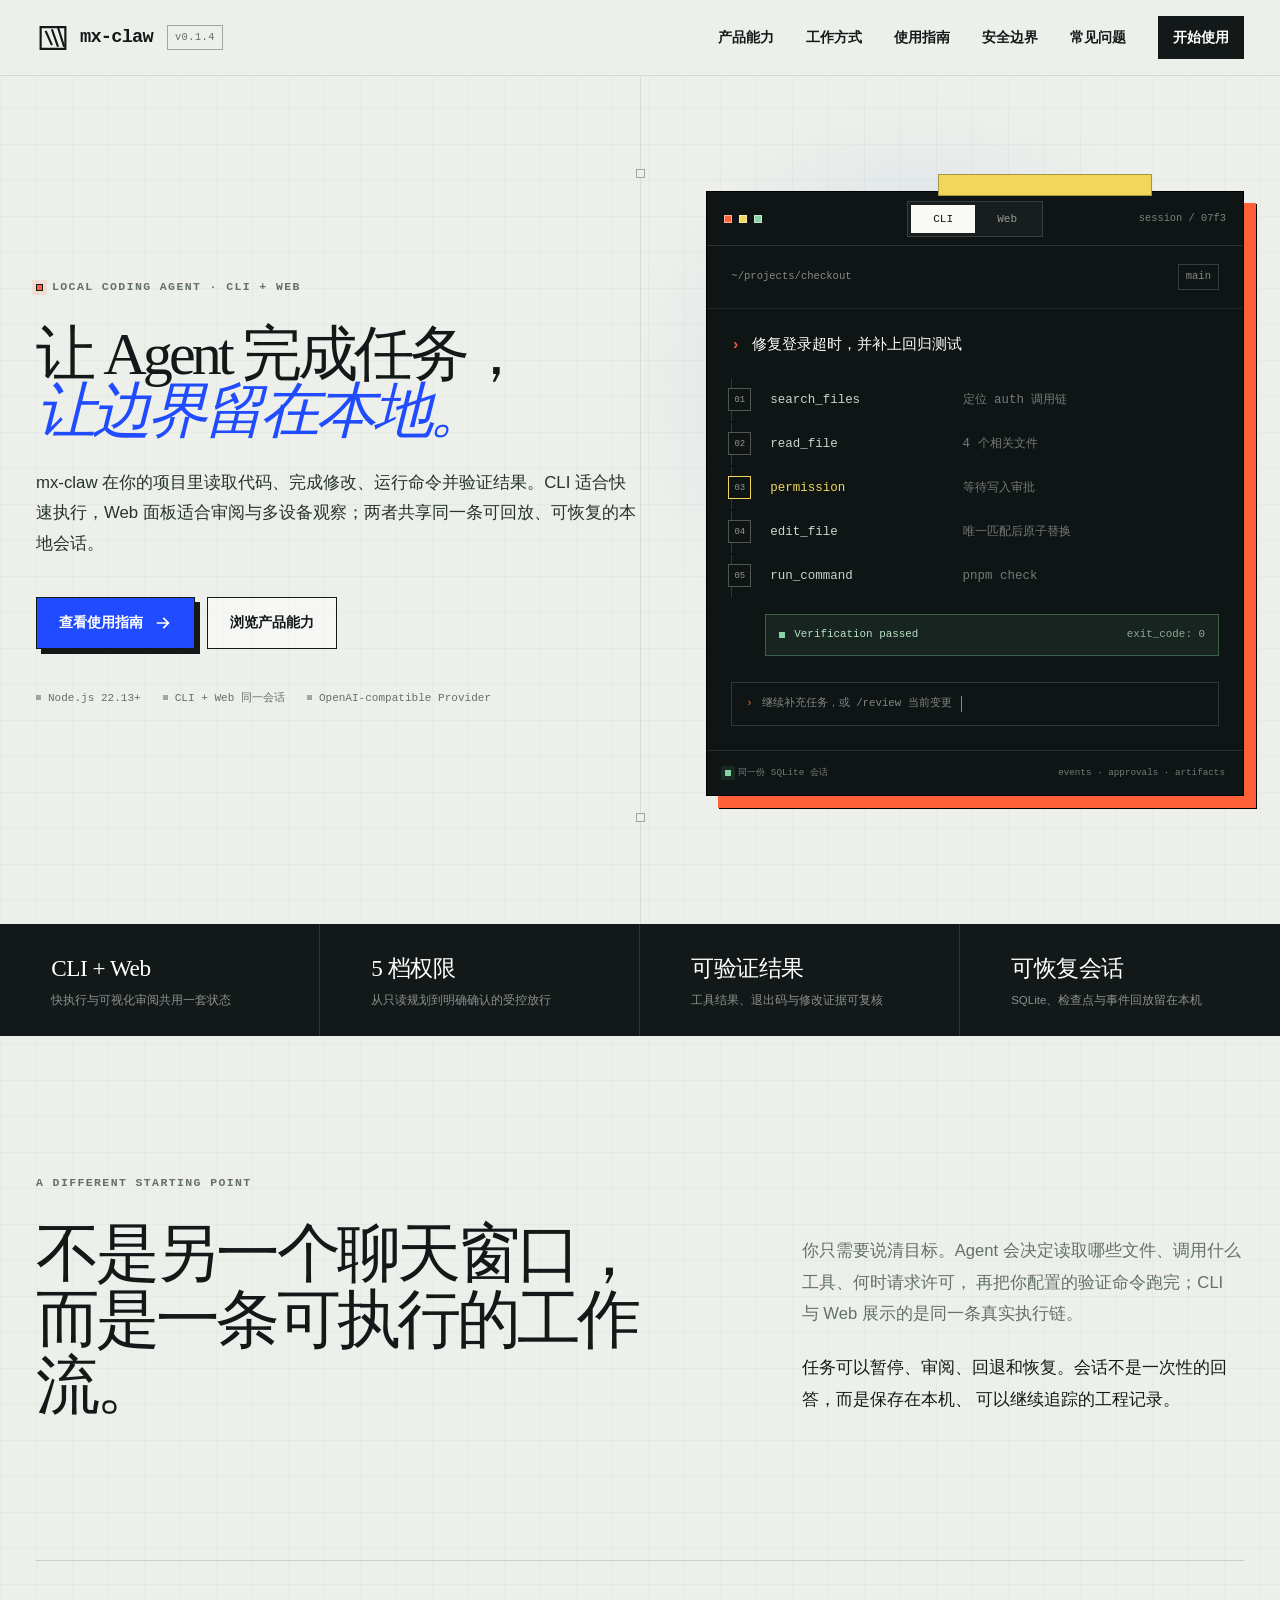
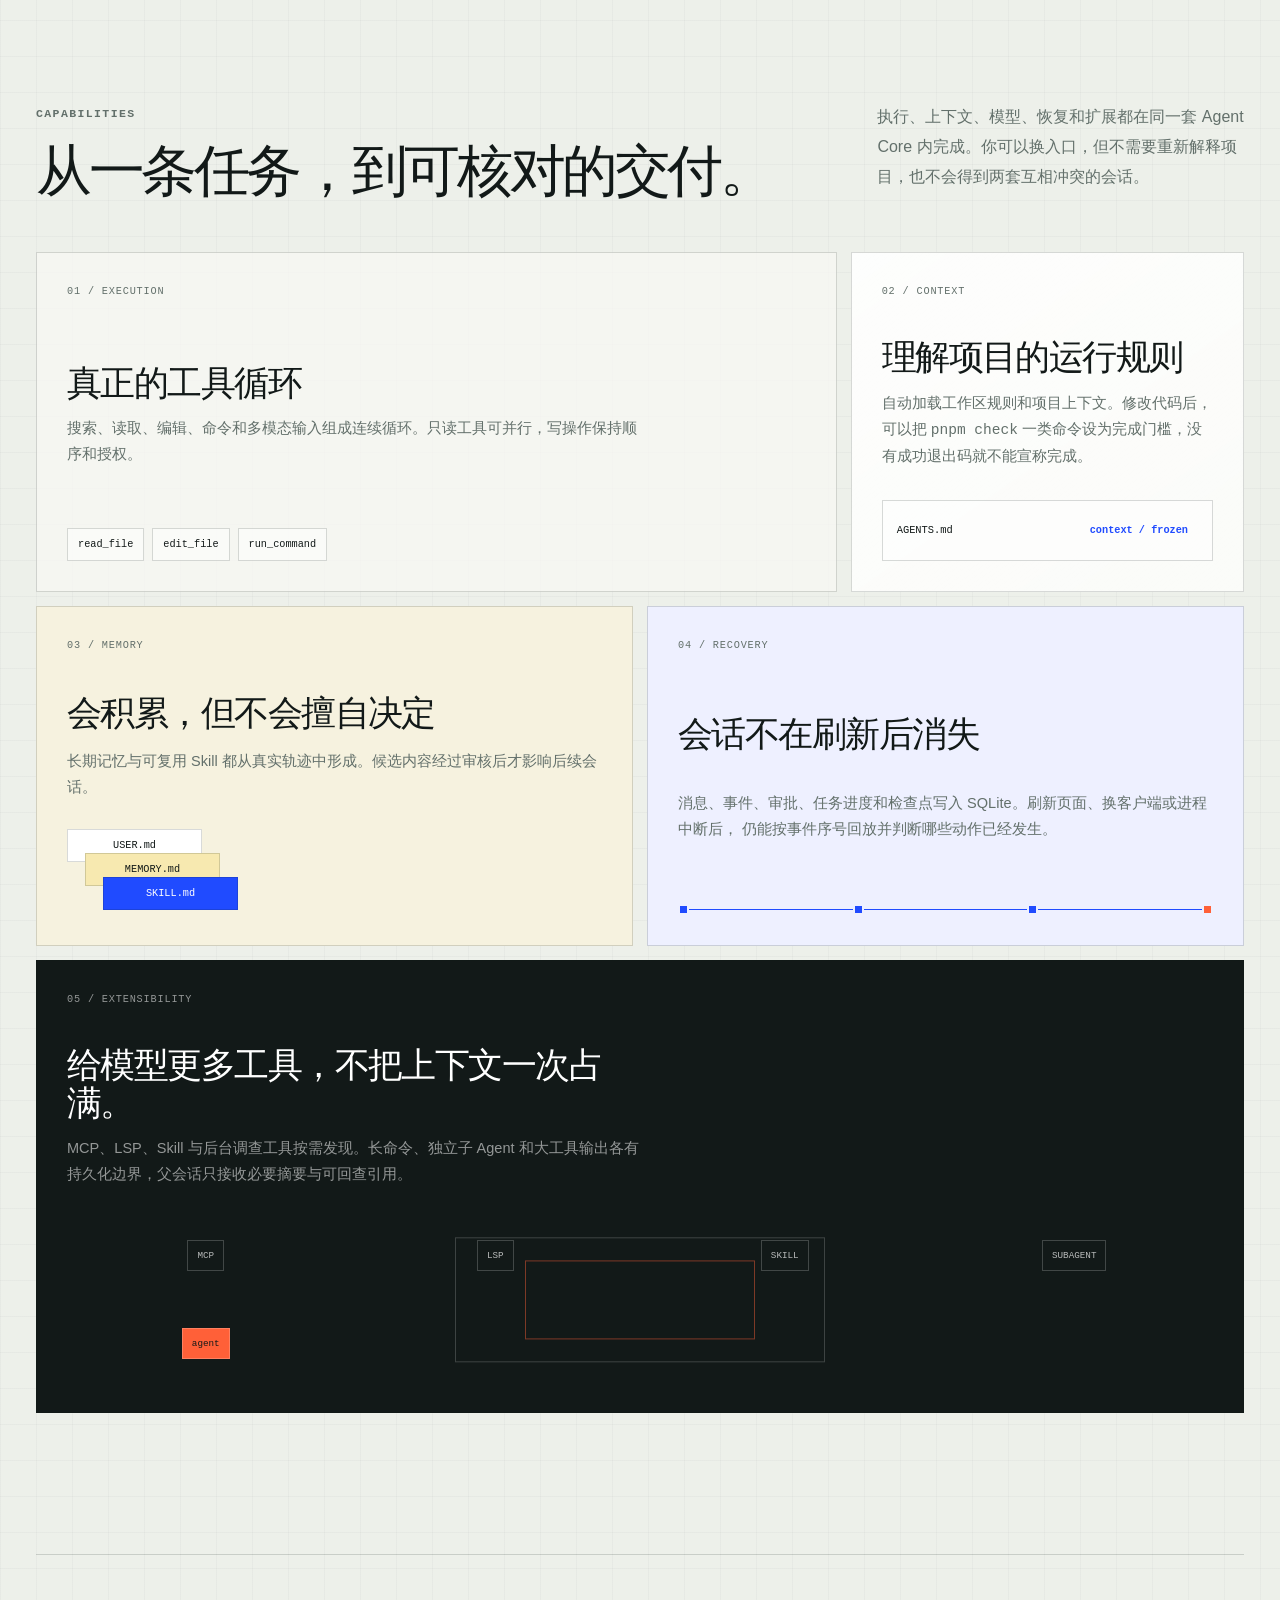
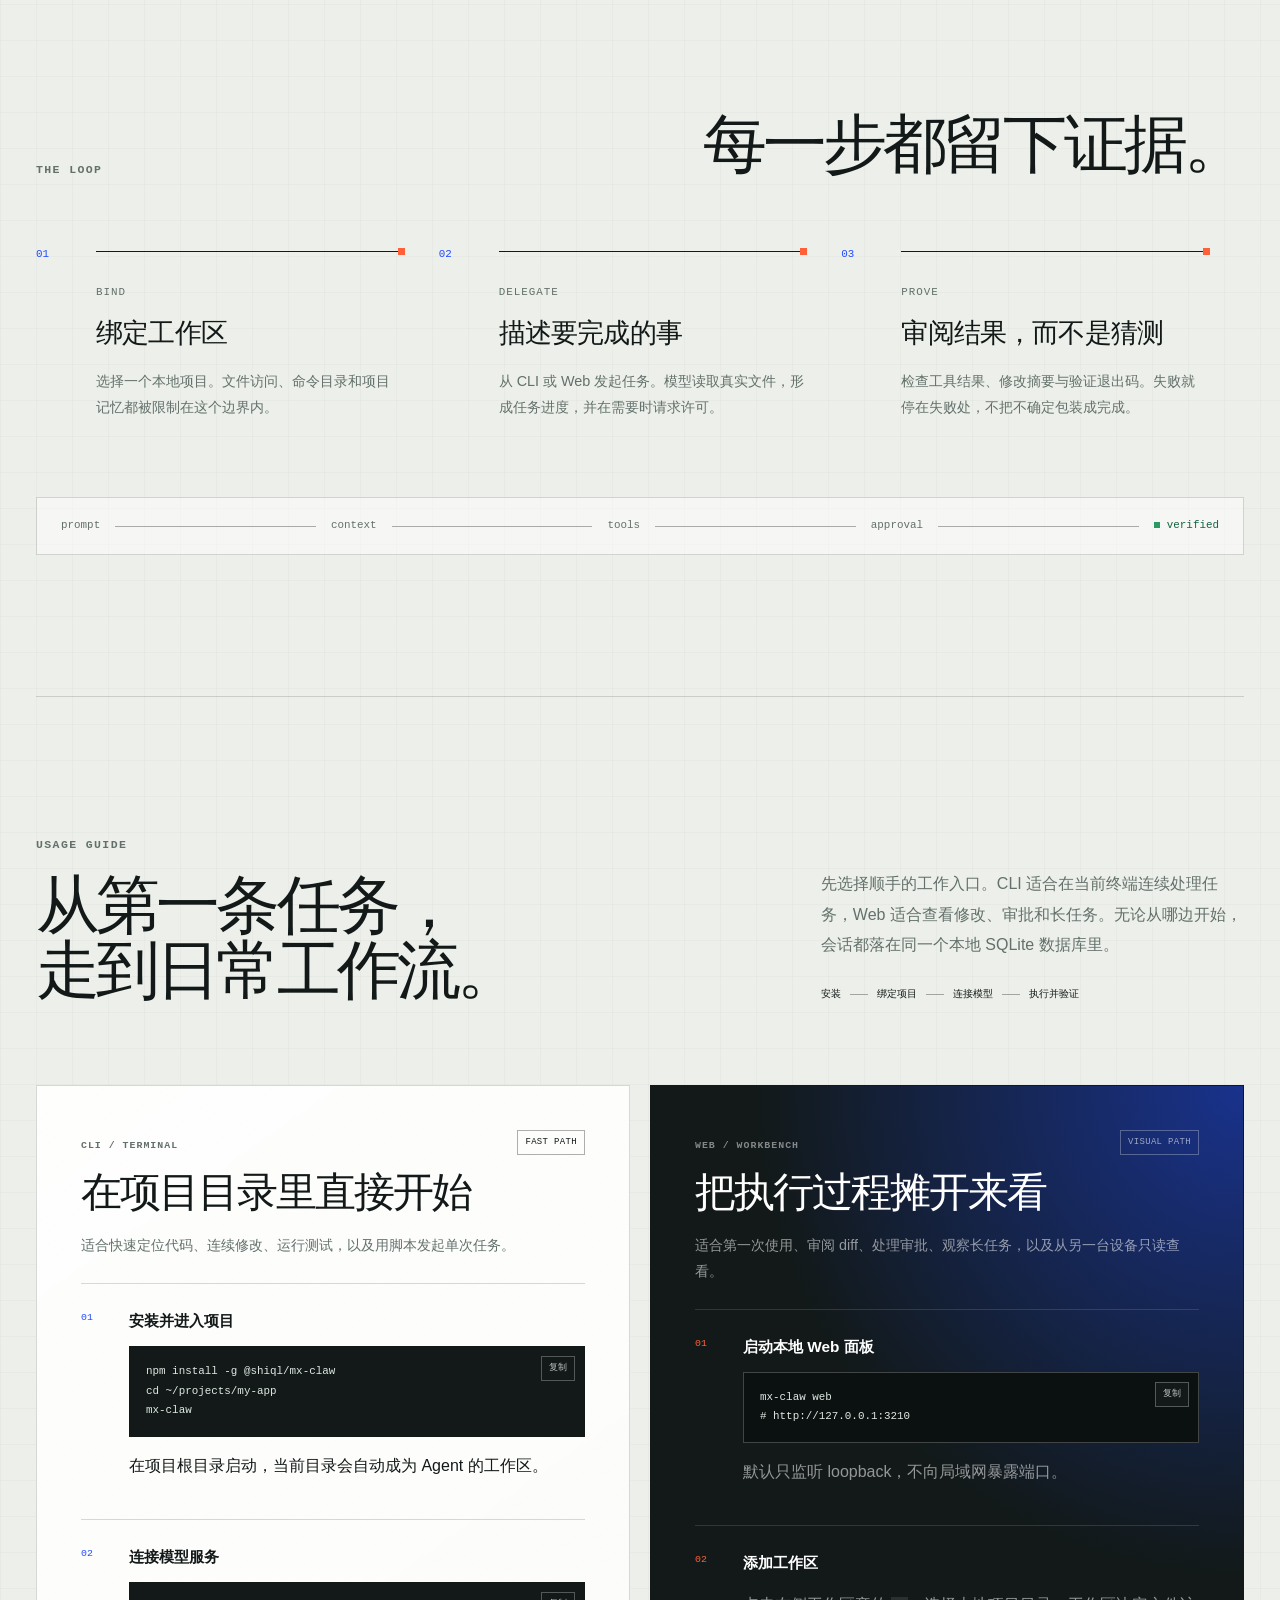
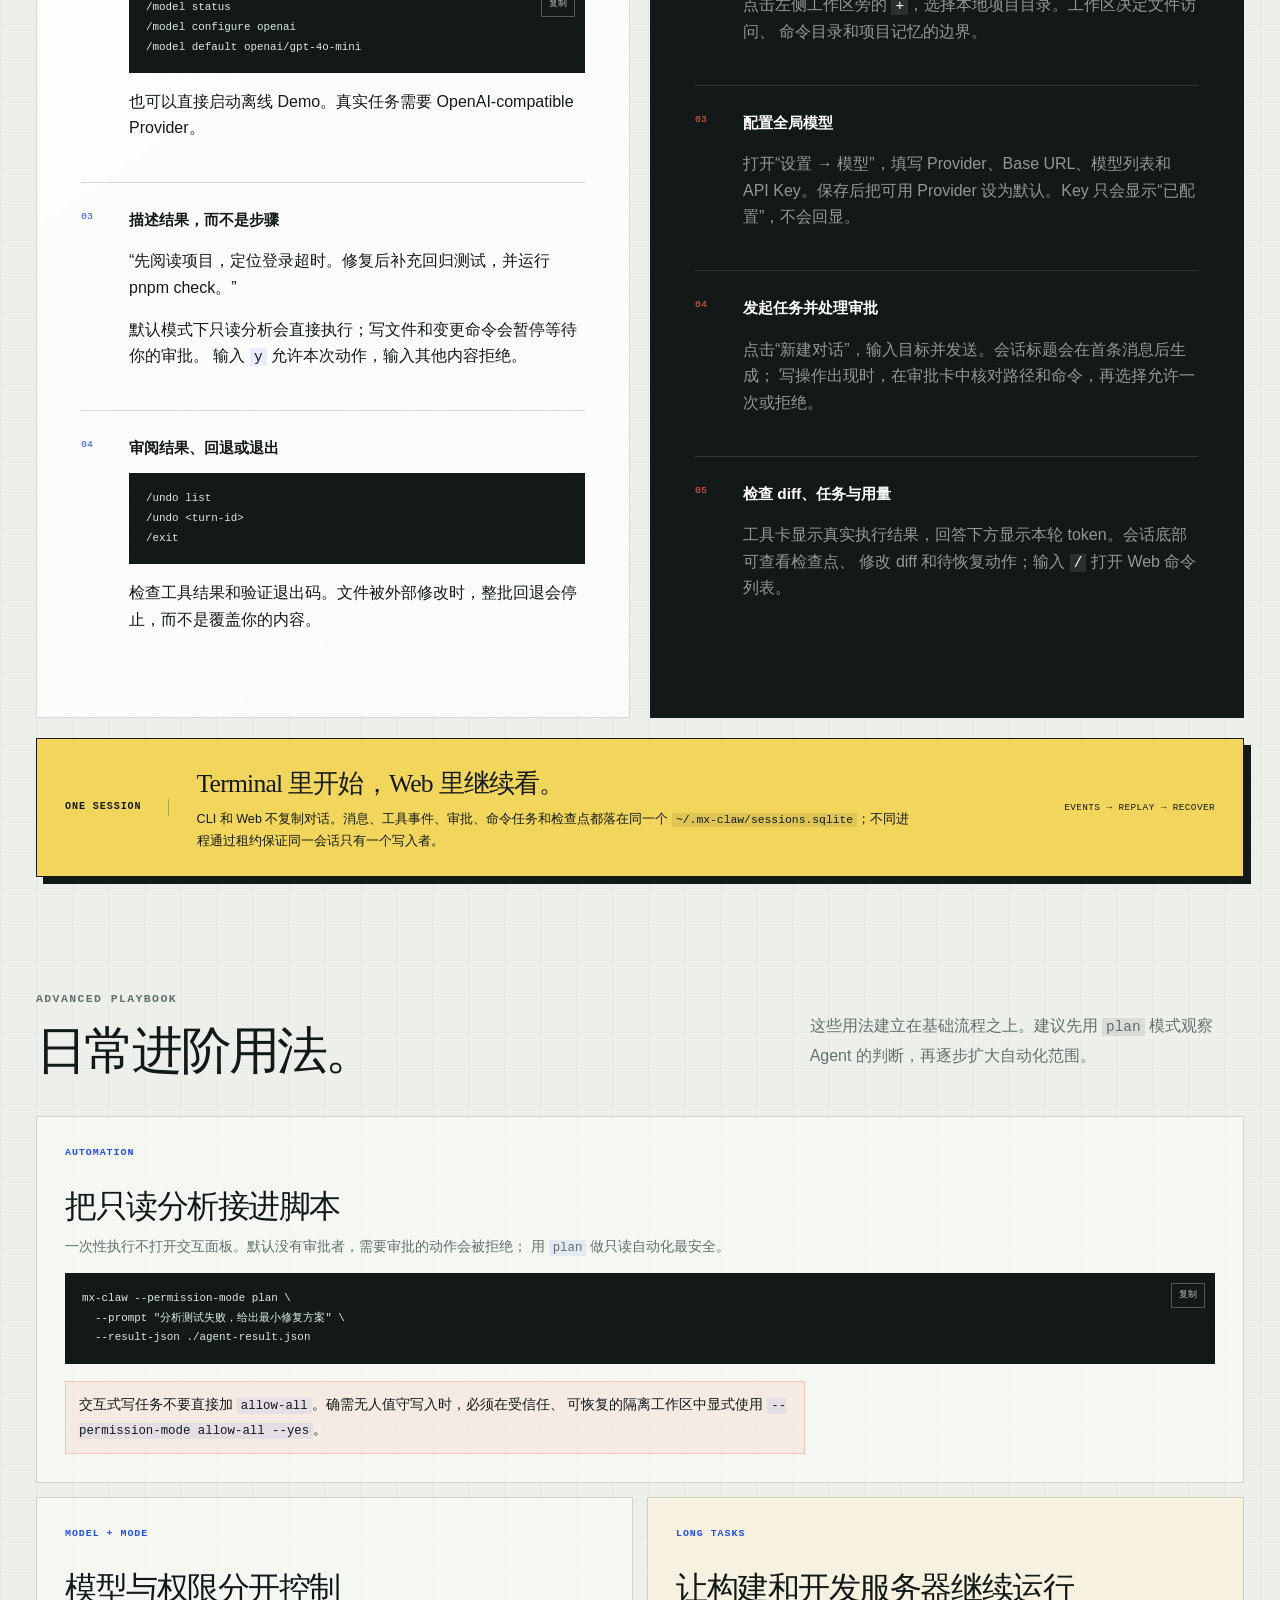
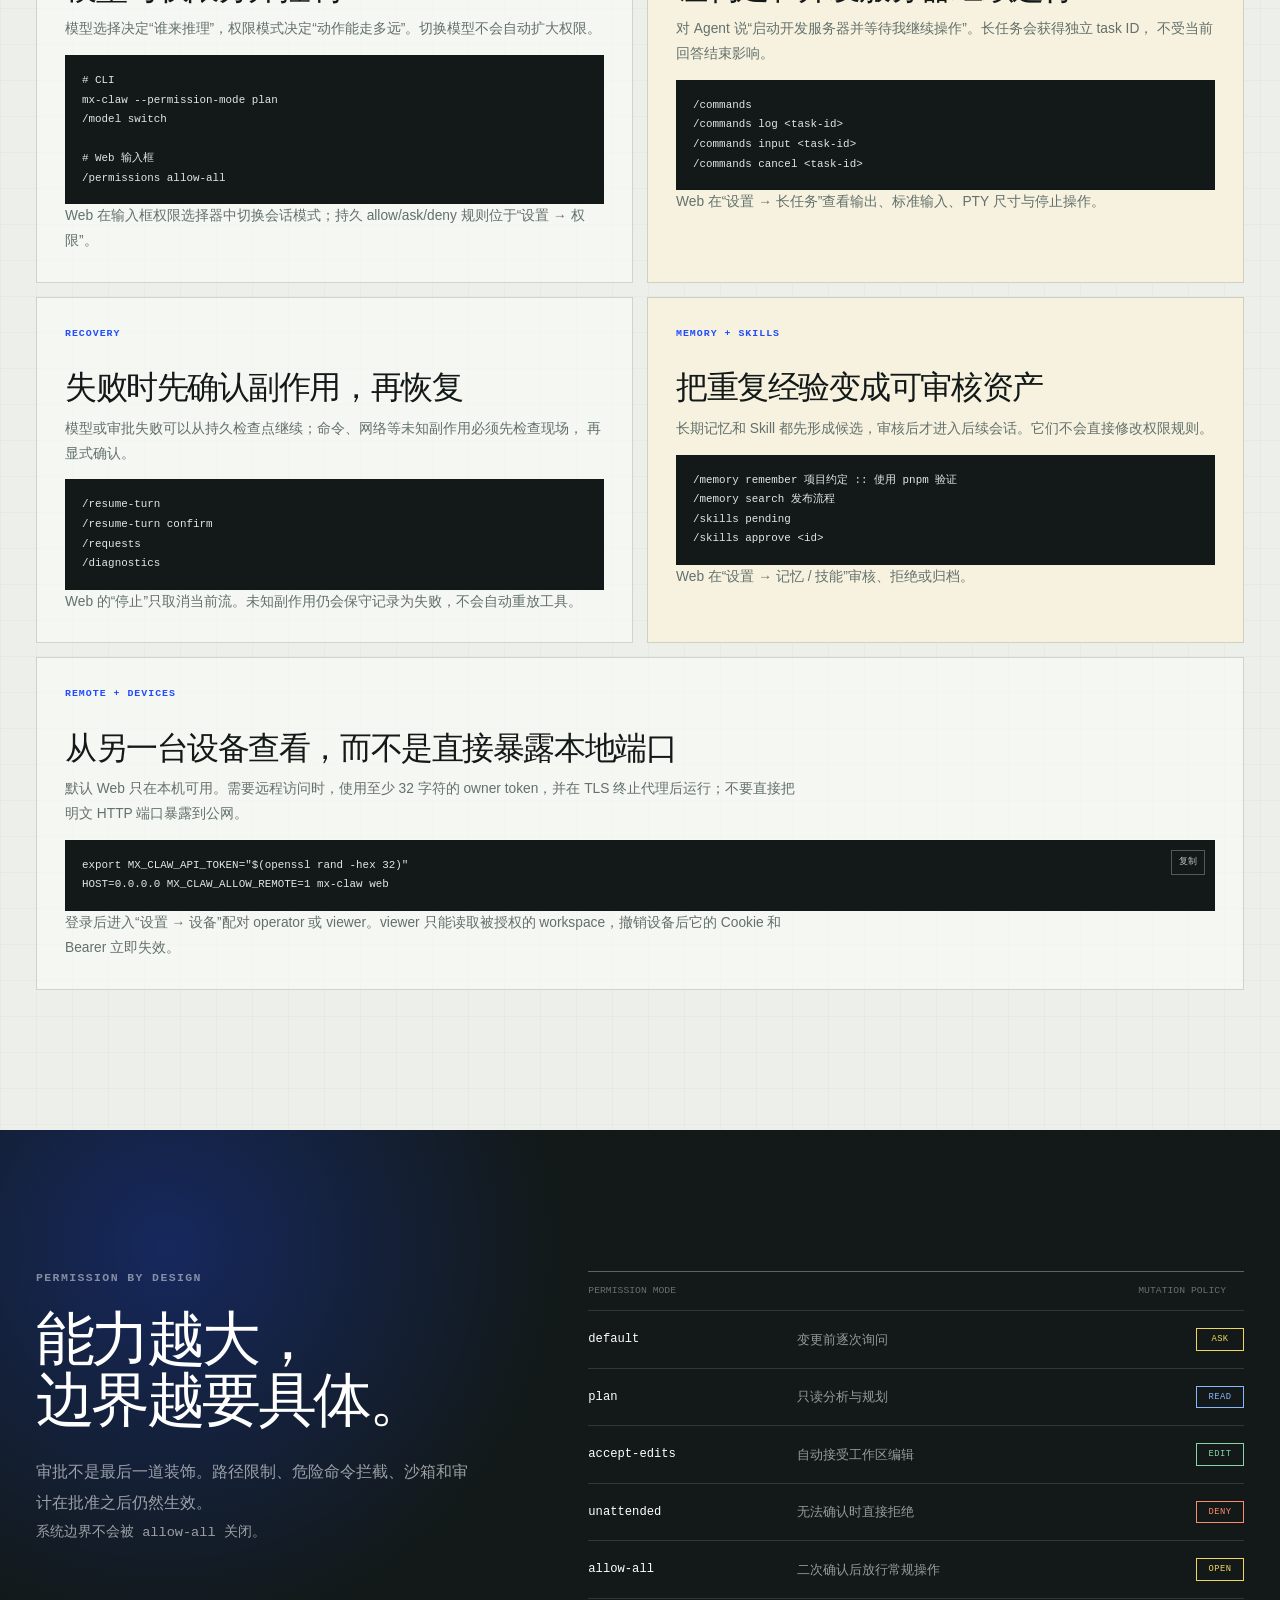
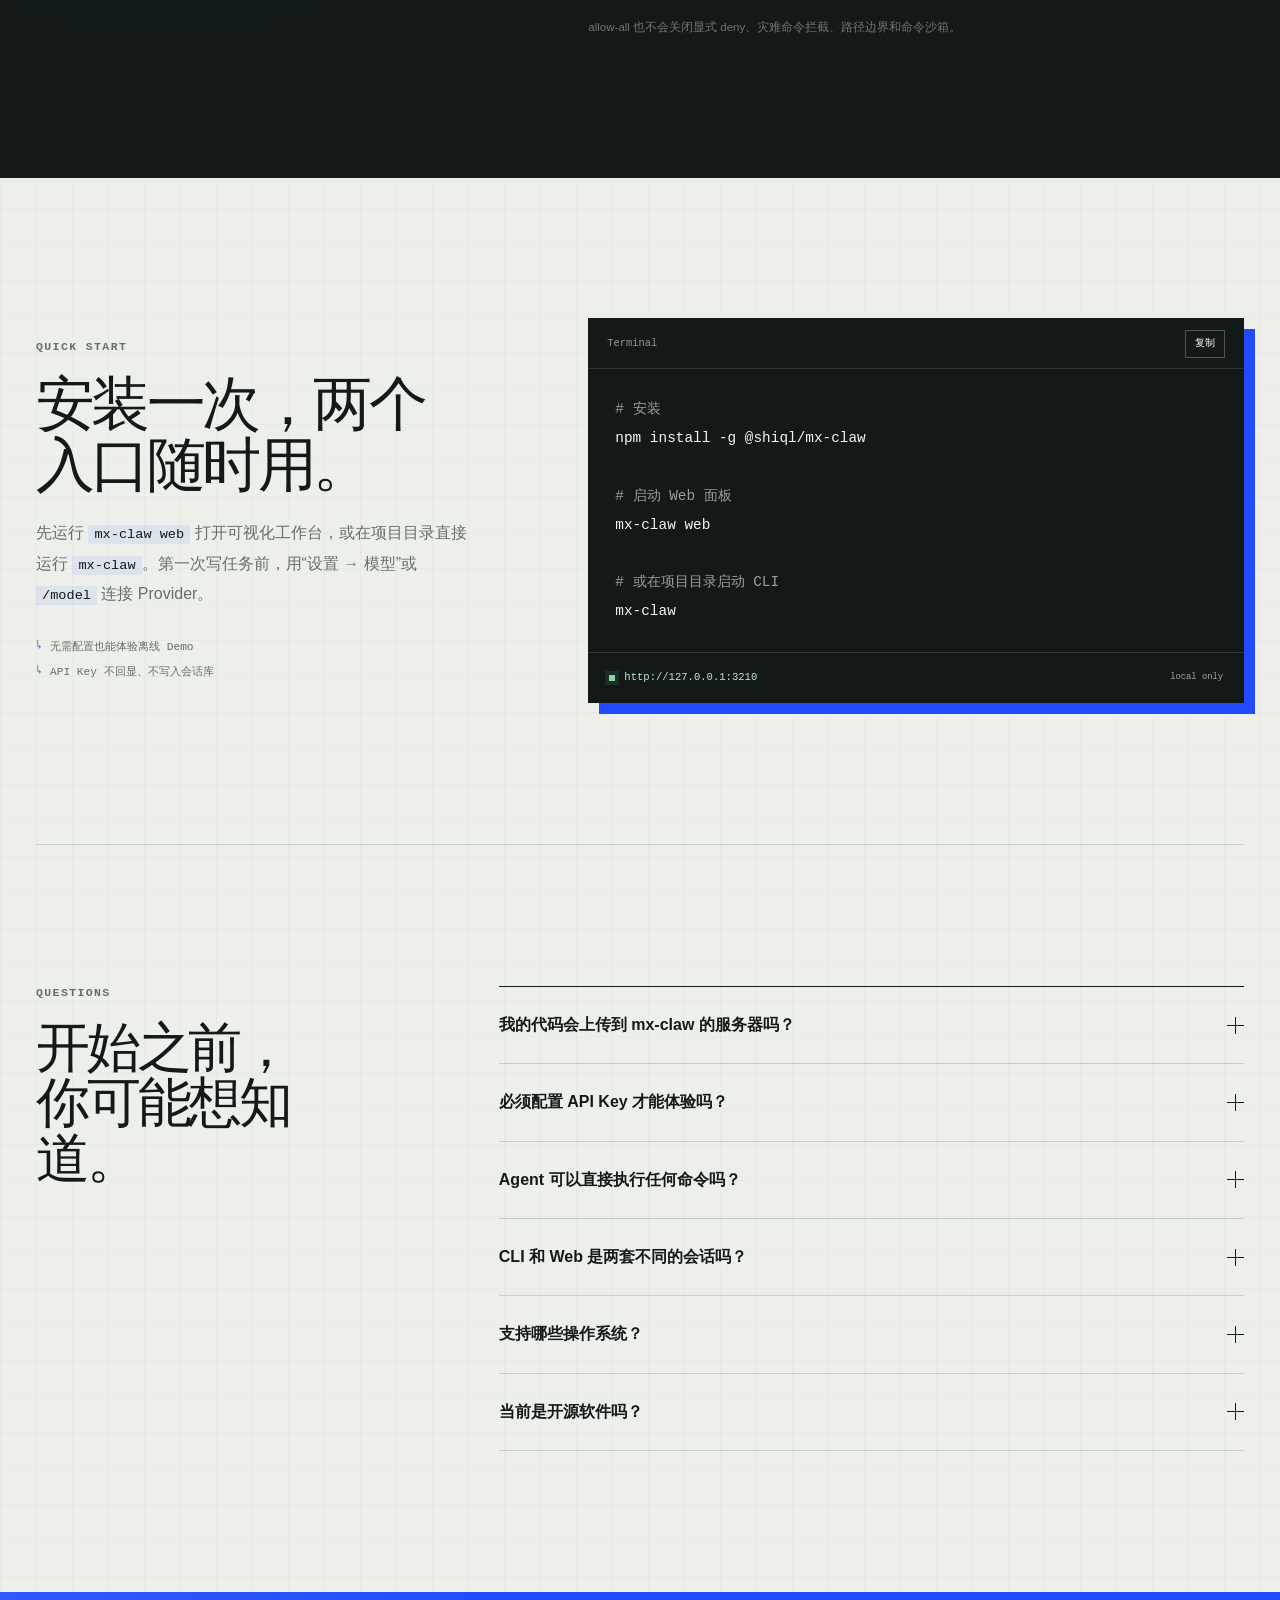
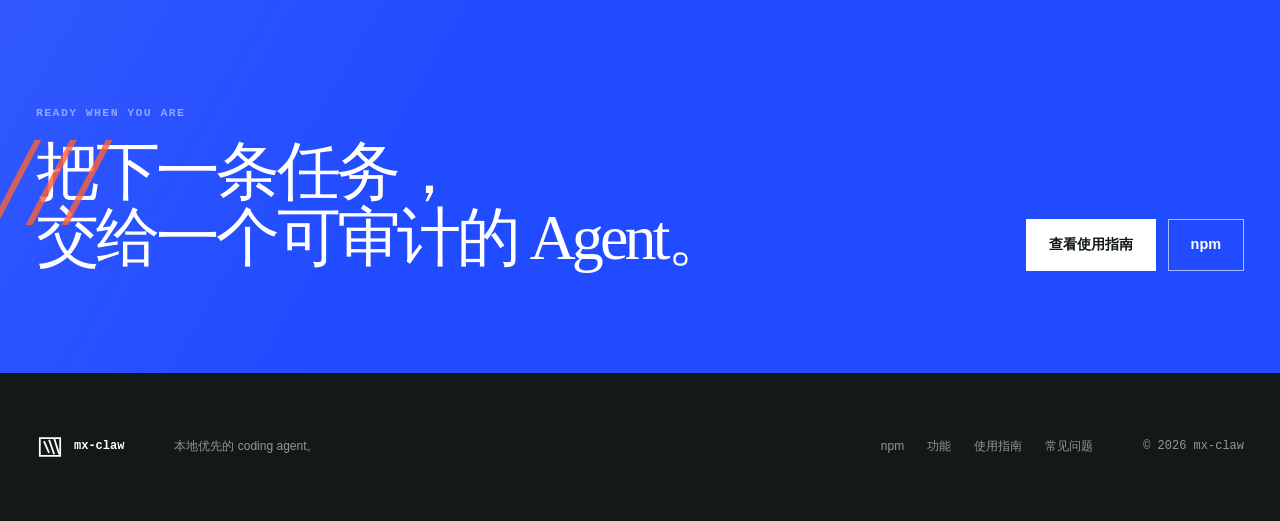
==== commit 0396dd57: "chore: sync website from 84cb76f" ====
--- a/index.html
+++ b/index.html
@@ -1,34 +1,35 @@
 <!doctype html>
+<!-- mx-claw 产品官网：产品定位、运行机制、CLI/Web 使用指南与安全边界。 -->
 <html lang="zh-CN">
   <head>
     <meta charset="UTF-8" />
     <meta name="viewport" content="width=device-width, initial-scale=1.0" />
     <meta
       name="description"
-      content="mx-claw 是一个本地优先的 coding agent。它理解项目、修改代码、运行验证，并让每次权限、执行结果和上下文用量保持清晰可见。"
+      content="mx-claw 是本地优先的 coding agent，提供 CLI 与 Web 工作台。它可以读取项目、修改代码、运行命令和验证结果，并保留审批、会话与恢复证据。"
     />
     <meta name="theme-color" content="#121918" />
     <link rel="manifest" href="./site.webmanifest" />
     <meta property="og:type" content="website" />
-    <meta property="og:title" content="mx-claw — 让 AI 写代码，让边界保持清晰" />
+    <meta property="og:title" content="mx-claw — 把任务交给 Agent，把控制权留在本地" />
     <meta
       property="og:description"
-      content="本地优先的 coding agent，提供 CLI 与 Web、工作区隔离、逐次审批、持久化会话和可验证的任务闭环。"
+      content="用 CLI 或 Web 发起真实代码任务。mx-claw 共享一套本地会话、审批、验证和恢复机制。"
     />
     <meta property="og:url" content="https://sql668.github.io/mx-claw-site/" />
     <meta property="og:site_name" content="mx-claw" />
     <meta property="og:image" content="https://sql668.github.io/mx-claw-site/og-image.png" />
     <meta name="twitter:card" content="summary" />
-    <meta name="twitter:title" content="mx-claw — 让 AI 写代码，让边界保持清晰" />
+    <meta name="twitter:title" content="mx-claw — 把任务交给 Agent，把控制权留在本地" />
     <meta
       name="twitter:description"
-      content="本地优先的 coding agent，提供 CLI 与 Web、工作区隔离、逐次审批、持久化会话和可验证的任务闭环。"
+      content="用 CLI 或 Web 发起真实代码任务。mx-claw 共享一套本地会话、审批、验证和恢复机制。"
     />
     <meta name="twitter:image" content="https://sql668.github.io/mx-claw-site/og-image.png" />
     <link rel="canonical" href="https://sql668.github.io/mx-claw-site/" />
     <title>mx-claw — 本地优先的 coding agent</title>
     <link rel="icon" href="./favicon.svg" type="image/svg+xml" />
-    <link rel="stylesheet" href="./styles.css?v=20261024-2" />
+    <link rel="stylesheet" href="./styles.css?v=20261025-1" />
     <script type="application/ld+json">
       {
         "@context": "https://schema.org",
@@ -36,7 +37,7 @@
         "name": "mx-claw",
         "applicationCategory": "DeveloperApplication",
         "operatingSystem": "macOS, Linux, Windows",
-        "description": "本地优先的 coding agent，提供 CLI 与 Web、工作区隔离、逐次审批、持久化会话和可验证的任务闭环。",
+        "description": "本地优先的 coding agent，用 CLI 或 Web 完成代码修改、命令执行、验证与恢复，并保留完整审批轨迹。",
         "softwareVersion": "0.1.4",
         "offers": {
           "@type": "Offer",
@@ -82,7 +83,7 @@
     <a class="skip-link" href="#main">跳到主要内容</a>
 
     <header class="site-header" data-header>
-      <a class="brand" href="#top" aria-label="mx-claw 首页">
+      <a class="brand" href="#top" aria-label="mx-claw v0.1.4 首页">
         <svg class="brand-mark" viewBox="0 0 44 44" aria-hidden="true">
           <path d="M6 8h32v28H6z" />
           <path d="M13 14 20 30M21 12l7 20M29 10l7 22" />
@@ -105,8 +106,9 @@
       </button>
 
       <nav class="site-nav" id="primary-navigation" aria-label="主要导航" data-navigation>
-        <a href="#capabilities">能力</a>
+        <a href="#capabilities">产品能力</a>
         <a href="#workflow">工作方式</a>
+        <a href="#guide">使用指南</a>
         <a href="#safety">安全边界</a>
         <a href="#faq">常见问题</a>
         <a class="nav-cta" href="#start">开始使用</a>
@@ -119,31 +121,31 @@
         <div class="hero-copy" data-reveal>
           <div class="eyebrow">
             <span class="eyebrow-dot"></span>
-            Local-first coding agent
+            Local coding agent · CLI + Web
           </div>
           <h1>
-            让 AI 写代码，
-            <span>让边界保持清晰。</span>
+            让 Agent 完成任务，
+            <span>让边界留在本地。</span>
           </h1>
           <p class="hero-lede">
-            mx-claw 在你的项目里读取、修改和验证代码。CLI 与 Web
-            共享同一条执行轨迹，每一次审批、工具结果和执行状态都留在你手里。
+            mx-claw 在你的项目里读取代码、完成修改、运行命令并验证结果。CLI
+            适合快速执行，Web 面板适合审阅与多设备观察；两者共享同一条可回放、可恢复的本地会话。
           </p>
           <div class="hero-actions">
-            <a class="button button-primary" href="#start">
-              开始安装
+            <a class="button button-primary" href="#guide">
+              查看使用指南
               <svg viewBox="0 0 20 20" aria-hidden="true">
                 <path d="M4 10h12M11 5l5 5-5 5" />
               </svg>
             </a>
             <a class="button button-quiet" href="#capabilities">
-              查看能力
+              浏览产品能力
             </a>
           </div>
           <ul class="hero-meta" aria-label="运行条件">
             <li>Node.js 22.13+</li>
-            <li>macOS · Linux · Windows</li>
-            <li>OpenAI-compatible</li>
+            <li>CLI + Web 同一会话</li>
+            <li>OpenAI-compatible Provider</li>
           </ul>
         </div>
 
@@ -307,33 +309,34 @@
       <section class="signal-strip" aria-label="产品概览">
         <div>
           <strong>CLI + Web</strong>
-          <span>两个入口，一套状态</span>
+          <span>快执行与可视化审阅共用一套状态</span>
         </div>
         <div>
           <strong>5 档权限</strong>
-          <span>从只读规划到受控放行</span>
+          <span>从只读规划到明确确认的受控放行</span>
         </div>
         <div>
-          <strong>本地存储</strong>
-          <span>会话、记忆与审计在本机</span>
+          <strong>可验证结果</strong>
+          <span>工具结果、退出码与修改证据可复核</span>
         </div>
         <div>
-          <strong>会话持久化</strong>
-          <span>消息、审批与 token 用量留在本机</span>
+          <strong>可恢复会话</strong>
+          <span>SQLite、检查点与事件回放留在本机</span>
         </div>
       </section>
 
       <section class="manifesto section">
         <div class="section-label">A different starting point</div>
         <div class="manifesto-grid">
-          <h2>不是给代码聊天框<br />加几把工具。</h2>
+          <h2>不是另一个聊天窗口，<br />而是一条可执行的工作流。</h2>
           <div class="manifesto-copy">
             <p>
-              真正的 coding agent 要持续做判断：读什么、改哪里、何时请求许可、怎样证明结果。
-              mx-claw 把这些判断变成可见、可暂停、可核对的执行链。
-            </p>
-            <p>
-              你看到的不是一段“已完成”的文本，而是从项目上下文到验证结果的完整证据。
+              你只需要说清目标。Agent 会决定读取哪些文件、调用什么工具、何时请求许可，
+              再把你配置的验证命令跑完；CLI 与 Web 展示的是同一条真实执行链。
+            </p>
+            <p>
+              任务可以暂停、审阅、回退和恢复。会话不是一次性的回答，而是保存在本机、
+              可以继续追踪的工程记录。
             </p>
           </div>
         </div>
@@ -343,10 +346,11 @@
         <div class="section-intro">
           <div>
             <div class="section-label">Capabilities</div>
-            <h2>从理解仓库到交付结果。</h2>
+            <h2>从一条任务，到可核对的交付。</h2>
           </div>
           <p>
-            不把所有能力一次性塞给模型。核心工具直接可用，扩展工具按需发现；每项动作都经过同一套权限与边界。
+            执行、上下文、模型、恢复和扩展都在同一套 Agent Core
+            内完成。你可以换入口，但不需要重新解释项目，也不会得到两套互相冲突的会话。
           </p>
         </div>
 
@@ -370,7 +374,8 @@
             <div class="card-index">02 / CONTEXT</div>
             <h3>理解项目的运行规则</h3>
             <p>
-              自动加载工作区规则，压缩长会话时保留目标与协议结构，并在修改后要求执行项目验证命令。
+                自动加载工作区规则和项目上下文。修改代码后，可以把
+                <code>pnpm check</code> 一类命令设为完成门槛，没有成功退出码就不能宣称完成。
             </p>
             <div class="rule-paper">
               <span>AGENTS.md</span>
@@ -395,7 +400,8 @@
             <div class="card-index">04 / RECOVERY</div>
             <h3>会话不在刷新后消失</h3>
             <p>
-              消息、事件、审批和任务进度写入 SQLite。客户端断线后可以按照事件序号继续读取。
+                消息、事件、审批、任务进度和检查点写入 SQLite。刷新页面、换客户端或进程中断后，
+                仍能按事件序号回放并判断哪些动作已经发生。
             </p>
             <div class="event-rail" aria-hidden="true">
               <i></i><i></i><i></i><i></i>
@@ -407,8 +413,8 @@
             <div>
               <h3>给模型更多工具，不把上下文一次占满。</h3>
               <p>
-                MCP、LSP 和后台调查工具按需发现。最多四个只读子 Agent
-                并行工作，父会话只接收结构化摘要。
+                MCP、LSP、Skill 与后台调查工具按需发现。长命令、独立子 Agent
+                和大工具输出各有持久化边界，父会话只接收必要摘要与可回查引用。
               </p>
             </div>
             <div class="tool-orbit" aria-hidden="true">
@@ -481,6 +487,338 @@
         </div>
       </section>
 
+      <!-- 使用指南按真实工作入口拆分；共享会话带说明 CLI 与 Web 不是两套状态。 -->
+      <section class="guide section" id="guide">
+        <div class="guide-heading">
+          <div>
+            <div class="section-label">Usage guide</div>
+            <h2>从第一条任务，<br />走到日常工作流。</h2>
+          </div>
+          <div class="guide-heading-copy">
+            <p>
+              先选择顺手的工作入口。CLI 适合在当前终端连续处理任务，Web
+              适合查看修改、审批和长任务。无论从哪边开始，会话都落在同一个本地
+              SQLite 数据库里。
+            </p>
+            <div class="guide-sequence">
+              <span>安装</span>
+              <i></i>
+              <span>绑定项目</span>
+              <i></i>
+              <span>连接模型</span>
+              <i></i>
+              <span>执行并验证</span>
+            </div>
+          </div>
+        </div>
+
+        <div class="guide-workbench">
+          <article class="guide-track" id="guide-cli">
+            <header class="guide-track-head">
+              <div>
+                <span class="guide-track-label">CLI / TERMINAL</span>
+                <h3>在项目目录里直接开始</h3>
+              </div>
+              <span class="guide-track-badge">Fast path</span>
+            </header>
+            <p class="guide-track-lede">
+              适合快速定位代码、连续修改、运行测试，以及用脚本发起单次任务。
+            </p>
+
+            <ol class="guide-steps">
+              <li>
+                <span class="guide-step-number">01</span>
+                <div>
+                  <strong>安装并进入项目</strong>
+                  <div class="guide-command">
+                    <button
+                      class="guide-copy"
+                      type="button"
+                      data-copy-target="guide-cli-install"
+                    >
+                      复制
+                    </button>
+                    <pre id="guide-cli-install"><code>npm install -g @shiql/mx-claw
+cd ~/projects/my-app
+mx-claw</code></pre>
+                  </div>
+                  <p>在项目根目录启动，当前目录会自动成为 Agent 的工作区。</p>
+                </div>
+              </li>
+              <li>
+                <span class="guide-step-number">02</span>
+                <div>
+                  <strong>连接模型服务</strong>
+                  <div class="guide-command">
+                    <button
+                      class="guide-copy"
+                      type="button"
+                      data-copy-target="guide-cli-model"
+                    >
+                      复制
+                    </button>
+                    <pre id="guide-cli-model"><code>/model status
+/model configure openai
+/model default openai/gpt-4o-mini</code></pre>
+                  </div>
+                  <p>
+                    也可以直接启动离线 Demo。真实任务需要 OpenAI-compatible Provider。
+                  </p>
+                </div>
+              </li>
+              <li>
+                <span class="guide-step-number">03</span>
+                <div>
+                  <strong>描述结果，而不是步骤</strong>
+                  <p class="guide-prompt-example">
+                    “先阅读项目，定位登录超时。修复后补充回归测试，并运行 pnpm check。”
+                  </p>
+                  <p>
+                    默认模式下只读分析会直接执行；写文件和变更命令会暂停等待你的审批。
+                    输入 <code>y</code> 允许本次动作，输入其他内容拒绝。
+                  </p>
+                </div>
+              </li>
+              <li>
+                <span class="guide-step-number">04</span>
+                <div>
+                  <strong>审阅结果、回退或退出</strong>
+                  <div class="guide-command guide-command-compact">
+                    <pre><code>/undo list
+/undo &lt;turn-id&gt;
+/exit</code></pre>
+                  </div>
+                  <p>
+                    检查工具结果和验证退出码。文件被外部修改时，整批回退会停止，而不是覆盖你的内容。
+                  </p>
+                </div>
+              </li>
+            </ol>
+          </article>
+
+          <article class="guide-track guide-track-web" id="guide-web">
+            <header class="guide-track-head">
+              <div>
+                <span class="guide-track-label">WEB / WORKBENCH</span>
+                <h3>把执行过程摊开来看</h3>
+              </div>
+              <span class="guide-track-badge guide-track-badge-light">Visual path</span>
+            </header>
+            <p class="guide-track-lede">
+              适合第一次使用、审阅 diff、处理审批、观察长任务，以及从另一台设备只读查看。
+            </p>
+
+            <ol class="guide-steps">
+              <li>
+                <span class="guide-step-number">01</span>
+                <div>
+                  <strong>启动本地 Web 面板</strong>
+                  <div class="guide-command">
+                    <button
+                      class="guide-copy"
+                      type="button"
+                      data-copy-target="guide-web-start"
+                    >
+                      复制
+                    </button>
+                    <pre id="guide-web-start"><code>mx-claw web
+# http://127.0.0.1:3210</code></pre>
+                  </div>
+                  <p>默认只监听 loopback，不向局域网暴露端口。</p>
+                </div>
+              </li>
+              <li>
+                <span class="guide-step-number">02</span>
+                <div>
+                  <strong>添加工作区</strong>
+                  <p>
+                    点击左侧工作区旁的 <code>+</code>，选择本地项目目录。工作区决定文件访问、
+                    命令目录和项目记忆的边界。
+                  </p>
+                </div>
+              </li>
+              <li>
+                <span class="guide-step-number">03</span>
+                <div>
+                  <strong>配置全局模型</strong>
+                  <p>
+                    打开“设置 → 模型”，填写 Provider、Base URL、模型列表和 API
+                    Key。保存后把可用 Provider 设为默认。Key 只会显示“已配置”，不会回显。
+                  </p>
+                </div>
+              </li>
+              <li>
+                <span class="guide-step-number">04</span>
+                <div>
+                  <strong>发起任务并处理审批</strong>
+                  <p>
+                    点击“新建对话”，输入目标并发送。会话标题会在首条消息后生成；
+                    写操作出现时，在审批卡中核对路径和命令，再选择允许一次或拒绝。
+                  </p>
+                </div>
+              </li>
+              <li>
+                <span class="guide-step-number">05</span>
+                <div>
+                  <strong>检查 diff、任务与用量</strong>
+                  <p>
+                    工具卡显示真实执行结果，回答下方显示本轮 token。会话底部可查看检查点、
+                    修改 diff 和待恢复动作；输入 <code>/</code> 打开 Web 命令列表。
+                  </p>
+                </div>
+              </li>
+            </ol>
+          </article>
+        </div>
+
+        <div class="guide-shared">
+          <div class="guide-shared-mark">ONE SESSION</div>
+          <div>
+            <strong>Terminal 里开始，Web 里继续看。</strong>
+            <p>
+              CLI 和 Web 不复制对话。消息、工具事件、审批、命令任务和检查点都落在同一个
+              <code>~/.mx-claw/sessions.sqlite</code>；不同进程通过租约保证同一会话只有一个写入者。
+            </p>
+          </div>
+          <span>events → replay → recover</span>
+        </div>
+
+        <div class="guide-advanced">
+          <div class="guide-advanced-heading">
+            <div>
+              <div class="section-label">Advanced playbook</div>
+              <h3>日常进阶用法。</h3>
+            </div>
+            <p>
+              这些用法建立在基础流程之上。建议先用 <code>plan</code>
+              模式观察 Agent 的判断，再逐步扩大自动化范围。
+            </p>
+          </div>
+
+          <div class="guide-advanced-grid">
+            <article class="guide-advanced-card guide-advanced-wide">
+              <span class="guide-advanced-tag">AUTOMATION</span>
+              <h4>把只读分析接进脚本</h4>
+              <p>
+                一次性执行不打开交互面板。默认没有审批者，需要审批的动作会被拒绝；
+                用 <code>plan</code> 做只读自动化最安全。
+              </p>
+              <div class="guide-command">
+                <button
+                  class="guide-copy"
+                  type="button"
+                  data-copy-target="guide-oneshot"
+                >
+                  复制
+                </button>
+                <pre id="guide-oneshot"><code>mx-claw --permission-mode plan \
+  --prompt "分析测试失败，给出最小修复方案" \
+  --result-json ./agent-result.json</code></pre>
+              </div>
+              <p class="guide-warning">
+                交互式写任务不要直接加 <code>allow-all</code>。确需无人值守写入时，必须在受信任、
+                可恢复的隔离工作区中显式使用 <code>--permission-mode allow-all --yes</code>。
+              </p>
+            </article>
+
+            <article class="guide-advanced-card">
+              <span class="guide-advanced-tag">MODEL + MODE</span>
+              <h4>模型与权限分开控制</h4>
+              <p>
+                模型选择决定“谁来推理”，权限模式决定“动作能走多远”。切换模型不会自动扩大权限。
+              </p>
+              <div class="guide-command guide-command-compact">
+                <pre><code># CLI
+mx-claw --permission-mode plan
+/model switch
+
+# Web 输入框
+/permissions allow-all</code></pre>
+              </div>
+              <p>
+                Web 在输入框权限选择器中切换会话模式；持久 allow/ask/deny
+                规则位于“设置 → 权限”。
+              </p>
+            </article>
+
+            <article class="guide-advanced-card">
+              <span class="guide-advanced-tag">LONG TASKS</span>
+              <h4>让构建和开发服务器继续运行</h4>
+              <p>
+                对 Agent 说“启动开发服务器并等待我继续操作”。长任务会获得独立 task ID，
+                不受当前回答结束影响。
+              </p>
+              <div class="guide-command guide-command-compact">
+                <pre><code>/commands
+/commands log &lt;task-id&gt;
+/commands input &lt;task-id&gt;
+/commands cancel &lt;task-id&gt;</code></pre>
+              </div>
+              <p>
+                Web 在“设置 → 长任务”查看输出、标准输入、PTY 尺寸与停止操作。
+              </p>
+            </article>
+
+            <article class="guide-advanced-card">
+              <span class="guide-advanced-tag">RECOVERY</span>
+              <h4>失败时先确认副作用，再恢复</h4>
+              <p>
+                模型或审批失败可以从持久检查点继续；命令、网络等未知副作用必须先检查现场，
+                再显式确认。
+              </p>
+              <div class="guide-command guide-command-compact">
+                <pre><code>/resume-turn
+/resume-turn confirm
+/requests
+/diagnostics</code></pre>
+              </div>
+              <p>
+                Web 的“停止”只取消当前流。未知副作用仍会保守记录为失败，不会自动重放工具。
+              </p>
+            </article>
+
+            <article class="guide-advanced-card">
+              <span class="guide-advanced-tag">MEMORY + SKILLS</span>
+              <h4>把重复经验变成可审核资产</h4>
+              <p>
+                长期记忆和 Skill 都先形成候选，审核后才进入后续会话。它们不会直接修改权限规则。
+              </p>
+              <div class="guide-command guide-command-compact">
+                <pre><code>/memory remember 项目约定 :: 使用 pnpm 验证
+/memory search 发布流程
+/skills pending
+/skills approve &lt;id&gt;</code></pre>
+              </div>
+              <p>Web 在“设置 → 记忆 / 技能”审核、拒绝或归档。</p>
+            </article>
+
+            <article class="guide-advanced-card guide-advanced-wide">
+              <span class="guide-advanced-tag">REMOTE + DEVICES</span>
+              <h4>从另一台设备查看，而不是直接暴露本地端口</h4>
+              <p>
+                默认 Web 只在本机可用。需要远程访问时，使用至少 32 字符的 owner
+                token，并在 TLS 终止代理后运行；不要直接把明文 HTTP 端口暴露到公网。
+              </p>
+              <div class="guide-command">
+                <button
+                  class="guide-copy"
+                  type="button"
+                  data-copy-target="guide-remote"
+                >
+                  复制
+                </button>
+                <pre id="guide-remote"><code>export MX_CLAW_API_TOKEN="$(openssl rand -hex 32)"
+HOST=0.0.0.0 MX_CLAW_ALLOW_REMOTE=1 mx-claw web</code></pre>
+              </div>
+              <p>
+                登录后进入“设置 → 设备”配对 operator 或 viewer。viewer
+                只能读取被授权的 workspace，撤销设备后它的 Cookie 和 Bearer 立即失效。
+              </p>
+            </article>
+          </div>
+        </div>
+      </section>
+
       <section class="safety section" id="safety">
         <div class="safety-copy">
           <div class="section-label section-label-light">Permission by design</div>
@@ -530,9 +868,11 @@
       <section class="start section" id="start">
         <div class="start-copy">
           <div class="section-label">Quick start</div>
-          <h2>从一个真实项目开始。</h2>
+          <h2>安装一次，两个入口随时用。</h2>
           <p>
-            全局安装后运行 <code>mx-claw web</code>，在设置里连接模型服务，再选择本地工作区。
+            先运行 <code>mx-claw web</code> 打开可视化工作台，或在项目目录直接运行
+            <code>mx-claw</code>。第一次写任务前，用“设置 → 模型”或
+            <code>/model</code> 连接 Provider。
           </p>
           <div class="start-notes">
             <span>无需配置也能体验离线 Demo</span>
@@ -551,7 +891,10 @@
 npm install -g @shiql/mx-claw
 
 <span class="code-comment"># 启动 Web 面板</span>
-mx-claw web</code></pre>
+mx-claw web
+
+<span class="code-comment"># 或在项目目录启动 CLI</span>
+mx-claw</code></pre>
           <div class="install-result">
             <span class="status-light"></span>
             <span>http://127.0.0.1:3210</span>
@@ -613,8 +956,9 @@
               <i></i>
             </summary>
             <p>
-              macOS 和 Linux 支持原生命令沙箱；Windows 支持文件操作，但命令默认 fail
-              closed，可以显式使用 Docker 沙箱。
+              macOS、Linux 和 Windows 都支持 CLI、Web 与工作区文件操作。macOS 和
+              Linux 提供原生命令沙箱；Windows 默认使用实验性的 windows-acl
+              写入/删除部分隔离，读取和网络仍未隔离。需要严格边界时应显式配置 Docker。
             </p>
           </details>
           <details>
@@ -637,7 +981,7 @@
           <h2>把下一条任务，<br />交给一个可审计的 Agent。</h2>
         </div>
         <div class="final-actions">
-          <a class="button button-light" href="#start">查看安装步骤</a>
+          <a class="button button-light" href="#guide">查看使用指南</a>
           <a
             class="button button-outline-light"
             href="https://www.npmjs.com/package/@shiql/mx-claw"
@@ -662,6 +1006,7 @@
       <div class="footer-links">
         <a href="https://www.npmjs.com/package/@shiql/mx-claw" target="_blank" rel="noreferrer">npm</a>
         <a href="#capabilities">功能</a>
+        <a href="#guide">使用指南</a>
         <a href="#faq">常见问题</a>
       </div>
       <span class="footer-year">© <span data-current-year>2026</span> mx-claw</span>
--- a/styles.css
+++ b/styles.css
@@ -1,3 +1,7 @@
+/**
+ * mx-claw 产品官网样式。
+ * 以本地工程工作台为视觉基线，统一首屏、产品说明和 CLI/Web 使用手册的布局。
+ */
 :root {
   --ink: #121918;
   --ink-soft: #26322f;
@@ -303,7 +307,7 @@
   max-width: 760px;
   margin: 30px 0 28px;
   font-family: var(--display);
-  font-size: clamp(3.4rem, 5.9vw, 6.2rem);
+  font-size: clamp(3.4rem, 4.7vw, 5.4rem);
   font-weight: 500;
   letter-spacing: -0.065em;
   line-height: 0.96;
@@ -1296,6 +1300,386 @@
   content: "";
 }
 
+.guide {
+  border-top: 1px solid var(--line);
+}
+
+.guide-heading {
+  display: grid;
+  align-items: end;
+  grid-template-columns: minmax(0, 1fr) minmax(360px, 0.62fr);
+  gap: clamp(48px, 8vw, 130px);
+}
+
+.guide-heading h2 {
+  margin: 20px 0 0;
+  font-family: var(--display);
+  font-size: clamp(2.8rem, 5vw, 5.4rem);
+  font-weight: 500;
+  letter-spacing: -0.06em;
+  line-height: 1.02;
+}
+
+.guide-heading .guide-heading-copy > p {
+  margin: 0;
+  color: var(--muted);
+  line-height: 1.9;
+}
+
+.guide-sequence {
+  display: flex;
+  margin-top: 26px;
+  align-items: center;
+  gap: 9px;
+  color: var(--ink);
+  font-family: var(--mono);
+  font-size: 0.64rem;
+  white-space: nowrap;
+}
+
+.guide-heading .guide-sequence i {
+  width: 18px;
+  height: 1px;
+  background: var(--line-strong);
+}
+
+.guide-workbench {
+  position: relative;
+  display: grid;
+  margin-top: clamp(54px, 7vw, 82px);
+  grid-template-columns: repeat(2, minmax(0, 1fr));
+  gap: 20px;
+}
+
+.guide-track {
+  display: flex;
+  min-width: 0;
+  padding: clamp(28px, 3.5vw, 44px);
+  flex-direction: column;
+  border: 1px solid var(--line);
+  background:
+    linear-gradient(145deg, rgba(255, 255, 255, 0.78), rgba(255, 255, 255, 0.34)),
+    var(--paper-light);
+}
+
+.guide-track-web {
+  border-color: var(--ink);
+  color: var(--white);
+  background:
+    radial-gradient(circle at 100% 0, rgba(32, 75, 255, 0.5), transparent 36%), var(--ink);
+}
+
+.guide-track-head {
+  display: flex;
+  align-items: start;
+  justify-content: space-between;
+  gap: 24px;
+}
+
+.guide-track-label,
+.guide-advanced-tag {
+  color: var(--muted);
+  font-family: var(--mono);
+  font-size: 0.62rem;
+  font-weight: 600;
+  letter-spacing: 0.1em;
+}
+
+.guide-track-web .guide-track-label {
+  color: rgba(255, 255, 255, 0.48);
+}
+
+.guide-track h3 {
+  max-width: 490px;
+  margin: 14px 0 0;
+  font-family: var(--display);
+  font-size: clamp(2rem, 3.2vw, 3.3rem);
+  font-weight: 500;
+  letter-spacing: -0.05em;
+  line-height: 1.03;
+}
+
+.guide-track-badge {
+  flex: 0 0 auto;
+  padding: 4px 7px;
+  border: 1px solid var(--line-strong);
+  font-family: var(--mono);
+  font-size: 0.56rem;
+  letter-spacing: 0.04em;
+  text-transform: uppercase;
+}
+
+.guide-track-badge-light {
+  border-color: rgba(255, 255, 255, 0.28);
+  color: rgba(255, 255, 255, 0.58);
+}
+
+.guide-track-lede {
+  max-width: 560px;
+  margin: 20px 0 12px;
+  color: var(--muted);
+  font-size: 0.9rem;
+  line-height: 1.8;
+}
+
+.guide-track-web .guide-track-lede {
+  color: rgba(255, 255, 255, 0.55);
+}
+
+.guide-steps {
+  margin: 12px 0 0;
+  padding: 0;
+  list-style: none;
+}
+
+.guide-steps > li {
+  display: grid;
+  padding: 24px 0;
+  border-top: 1px solid var(--line);
+  grid-template-columns: 34px minmax(0, 1fr);
+  gap: 14px;
+}
+
+.guide-track-web .guide-steps > li {
+  border-color: rgba(255, 255, 255, 0.13);
+}
+
+.guide-step-number {
+  padding-top: 2px;
+  color: var(--cobalt);
+  font-family: var(--mono);
+  font-size: 0.62rem;
+}
+
+.guide-track-web .guide-step-number {
+  color: var(--signal);
+}
+
+.guide-steps strong {
+  display: block;
+  margin-bottom: 7px;
+  font-size: 0.96rem;
+}
+
+.guide-steps li > p {
+  margin: 9px 0 0;
+  color: var(--muted);
+  font-size: 0.82rem;
+  line-height: 1.75;
+}
+
+.guide-track-web .guide-steps p {
+  color: rgba(255, 255, 255, 0.55);
+}
+
+.guide-steps :not(pre) > code {
+  padding: 1px 4px;
+  color: var(--ink);
+  background: rgba(32, 75, 255, 0.09);
+  font-size: 0.9em;
+}
+
+.guide-track-web .guide-steps :not(pre) > code {
+  color: var(--white);
+  background: rgba(255, 255, 255, 0.1);
+}
+
+.guide-steps li > .guide-prompt-example {
+  padding: 11px 13px;
+  border-left: 3px solid var(--signal);
+  color: var(--ink);
+  background: rgba(255, 96, 56, 0.08);
+}
+
+.guide-command {
+  position: relative;
+  margin-top: 13px;
+  border: 1px solid var(--line);
+  background: var(--ink);
+}
+
+.guide-track-web .guide-command {
+  border-color: rgba(255, 255, 255, 0.22);
+  background: #0b1110;
+}
+
+.guide-command pre {
+  max-width: 100%;
+  margin: 0;
+  padding: 15px 65px 15px 16px;
+  overflow-x: auto;
+  color: #dfe9e3;
+  font-size: 0.68rem;
+  line-height: 1.8;
+}
+
+.guide-command pre code {
+  padding: 0;
+  color: inherit;
+  background: transparent;
+}
+
+.guide-command-compact pre {
+  padding-right: 16px;
+}
+
+.guide-copy {
+  position: absolute;
+  z-index: 1;
+  top: 9px;
+  right: 9px;
+  padding: 4px 7px;
+  border: 1px solid rgba(255, 255, 255, 0.28);
+  color: rgba(255, 255, 255, 0.72);
+  background: var(--ink);
+  font-family: var(--mono);
+  font-size: 0.56rem;
+  cursor: pointer;
+}
+
+.guide-copy:hover {
+  border-color: var(--signal);
+  color: var(--signal);
+}
+
+.guide-shared {
+  display: grid;
+  margin-top: 20px;
+  padding: 24px 28px;
+  align-items: center;
+  border: 1px solid var(--ink);
+  background: var(--yellow);
+  box-shadow: 7px 7px 0 var(--ink);
+  grid-template-columns: auto minmax(0, 1fr) auto;
+  gap: 28px;
+}
+
+.guide-shared-mark {
+  padding-right: 26px;
+  border-right: 1px solid rgba(18, 25, 24, 0.28);
+  font-family: var(--mono);
+  font-size: 0.63rem;
+  font-weight: 700;
+  letter-spacing: 0.09em;
+}
+
+.guide-shared strong {
+  font-family: var(--display);
+  font-size: clamp(1.35rem, 2vw, 1.95rem);
+  font-weight: 500;
+  letter-spacing: -0.03em;
+}
+
+.guide .guide-shared p {
+  max-width: 720px;
+  margin: 4px 0 0;
+  font-size: 0.79rem;
+  line-height: 1.7;
+}
+
+.guide .guide-shared code,
+.guide .guide-advanced-heading code {
+  padding: 1px 4px;
+  background: rgba(18, 25, 24, 0.09);
+  font-size: 0.9em;
+}
+
+.guide-shared > span:last-child {
+  font-family: var(--mono);
+  font-size: 0.59rem;
+  letter-spacing: 0.04em;
+  text-transform: uppercase;
+}
+
+.guide-advanced {
+  margin-top: clamp(76px, 9vw, 120px);
+}
+
+.guide-advanced-heading {
+  display: grid;
+  margin-bottom: 38px;
+  align-items: end;
+  grid-template-columns: minmax(0, 0.85fr) minmax(300px, 0.55fr);
+  gap: clamp(42px, 8vw, 120px);
+}
+
+.guide-advanced-heading h3 {
+  margin: 18px 0 0;
+  font-family: var(--display);
+  font-size: clamp(2.5rem, 4vw, 4.4rem);
+  font-weight: 500;
+  letter-spacing: -0.055em;
+  line-height: 1.02;
+}
+
+.guide-advanced-heading > p {
+  margin: 0 0 7px;
+  color: var(--muted);
+  line-height: 1.85;
+}
+
+.guide-advanced-grid {
+  display: grid;
+  min-width: 0;
+  grid-template-columns: repeat(2, minmax(0, 1fr));
+  gap: 14px;
+}
+
+.guide-advanced-card {
+  display: flex;
+  min-width: 0;
+  min-height: 310px;
+  padding: 28px;
+  flex-direction: column;
+  border: 1px solid var(--line);
+  background: rgba(249, 250, 246, 0.72);
+}
+
+.guide-advanced-card:nth-child(3),
+.guide-advanced-card:nth-child(5) {
+  background: #f6f2df;
+}
+
+.guide-advanced-wide {
+  grid-column: 1 / -1;
+}
+
+.guide-advanced-tag {
+  color: var(--cobalt);
+}
+
+.guide-advanced-card h4 {
+  max-width: 620px;
+  margin: 28px 0 12px;
+  font-family: var(--display);
+  font-size: clamp(1.65rem, 2.5vw, 2.45rem);
+  font-weight: 500;
+  letter-spacing: -0.045em;
+  line-height: 1.08;
+}
+
+.guide-advanced-card > p {
+  max-width: 740px;
+  margin: 0;
+  color: var(--muted);
+  font-size: 0.86rem;
+  line-height: 1.8;
+}
+
+.guide-advanced-card :not(pre) > code {
+  padding: 1px 4px;
+  background: rgba(32, 75, 255, 0.08);
+  font-size: 0.9em;
+}
+
+.guide-advanced-card > .guide-warning {
+  margin-top: 17px;
+  padding: 11px 13px;
+  border: 1px solid rgba(255, 96, 56, 0.28);
+  color: var(--ink);
+  background: rgba(255, 96, 56, 0.08);
+}
+
 .safety {
   display: grid;
   width: 100%;
@@ -1491,7 +1875,7 @@
 }
 
 .code-comment {
-  color: rgba(255, 255, 255, 0.34);
+  color: rgba(255, 255, 255, 0.58);
 }
 
 .install-result {
@@ -1507,7 +1891,7 @@
 
 .install-result small {
   margin-left: auto;
-  color: rgba(255, 255, 255, 0.36);
+  color: rgba(255, 255, 255, 0.62);
 }
 
 .faq {
@@ -1716,7 +2100,7 @@
   }
 
   .hero h1 {
-    font-size: clamp(3.4rem, 6vw, 5.4rem);
+    font-size: clamp(3.4rem, 4.8vw, 5.2rem);
   }
 
   .signal-strip > div {
@@ -1739,6 +2123,23 @@
 
   .capability-dark {
     grid-column: span 12;
+  }
+
+  .guide-heading {
+    grid-template-columns: minmax(0, 1fr) minmax(320px, 0.62fr);
+    gap: 48px;
+  }
+
+  .guide-track {
+    padding: 30px;
+  }
+
+  .guide-shared {
+    grid-template-columns: auto minmax(0, 1fr);
+  }
+
+  .guide-shared > span:last-child {
+    grid-column: 2;
   }
 
   .site-footer {
@@ -1853,6 +2254,8 @@
 
   .manifesto-grid,
   .section-intro,
+  .guide-heading,
+  .guide-advanced-heading,
   .safety,
   .start,
   .faq {
@@ -1898,6 +2301,24 @@
     width: 45px;
   }
 
+  .guide-workbench,
+  .guide-advanced-grid {
+    grid-template-columns: 1fr;
+  }
+
+  .guide-advanced-wide {
+    grid-column: auto;
+  }
+
+  .guide-sequence {
+    flex-wrap: wrap;
+    white-space: normal;
+  }
+
+  .guide-shared {
+    gap: 20px;
+  }
+
   .safety {
     padding-right: 24px;
     padding-left: 24px;
@@ -1953,7 +2374,7 @@
 
   .hero h1 {
     margin-top: 22px;
-    font-size: clamp(2.8rem, 12.5vw, 4.2rem);
+    font-size: clamp(2.6rem, 9vw, 3.8rem);
   }
 
   .hero-lede {
@@ -2039,6 +2460,56 @@
   .section {
     padding-top: 82px;
     padding-bottom: 82px;
+  }
+
+  .guide-heading h2,
+  .guide-advanced-heading h3 {
+    font-size: clamp(2.45rem, 9vw, 3.6rem);
+  }
+
+  .guide-track {
+    padding: 22px;
+  }
+
+  .guide-track-head {
+    display: block;
+  }
+
+  .guide-track-badge {
+    display: inline-flex;
+    margin-top: 14px;
+  }
+
+  .guide-steps > li {
+    grid-template-columns: 28px minmax(0, 1fr);
+    gap: 10px;
+  }
+
+  .guide-command pre {
+    padding-left: 13px;
+    font-size: 0.64rem;
+  }
+
+  .guide-shared {
+    padding: 21px;
+    grid-template-columns: 1fr;
+    box-shadow: 5px 5px 0 var(--ink);
+  }
+
+  .guide-shared-mark {
+    padding-right: 0;
+    padding-bottom: 12px;
+    border-right: 0;
+    border-bottom: 1px solid rgba(18, 25, 24, 0.28);
+  }
+
+  .guide-shared > span:last-child {
+    grid-column: auto;
+  }
+
+  .guide-advanced-card {
+    min-height: 0;
+    padding: 23px;
   }
 
   .manifesto h2,
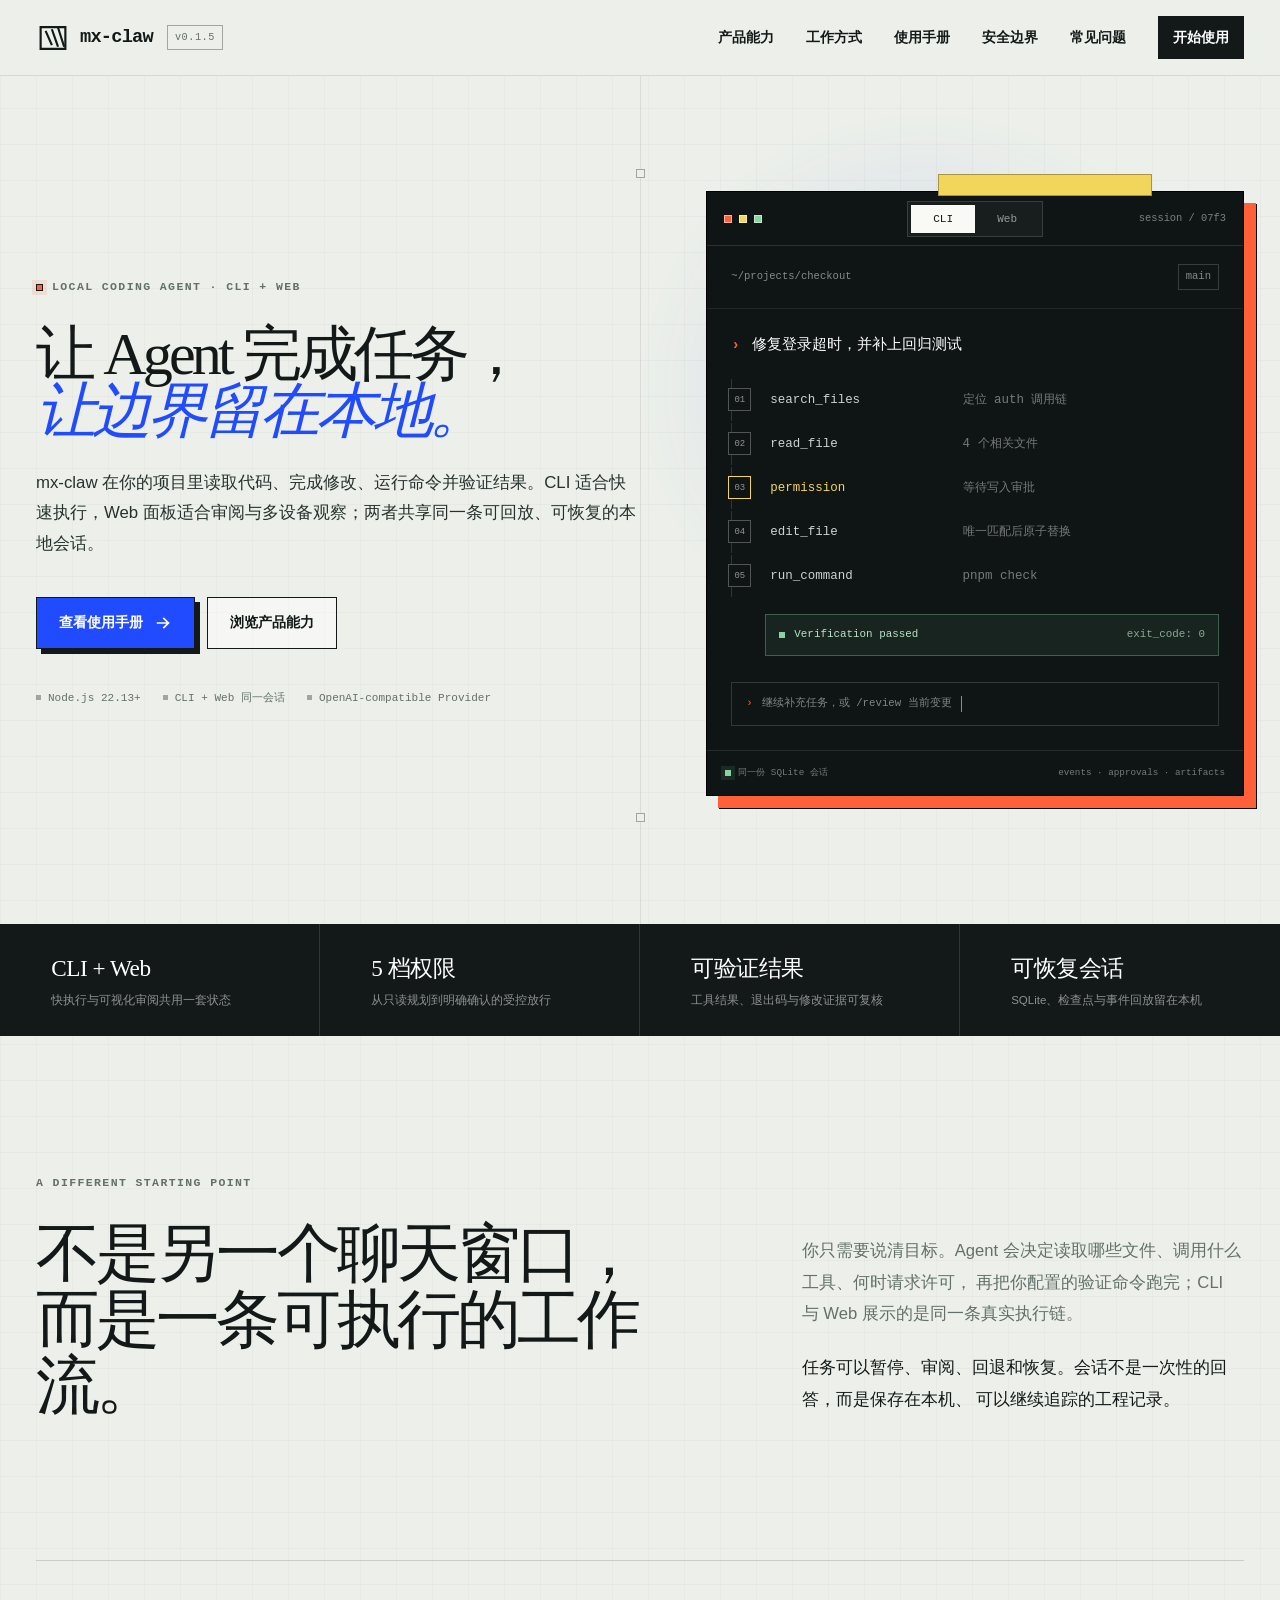
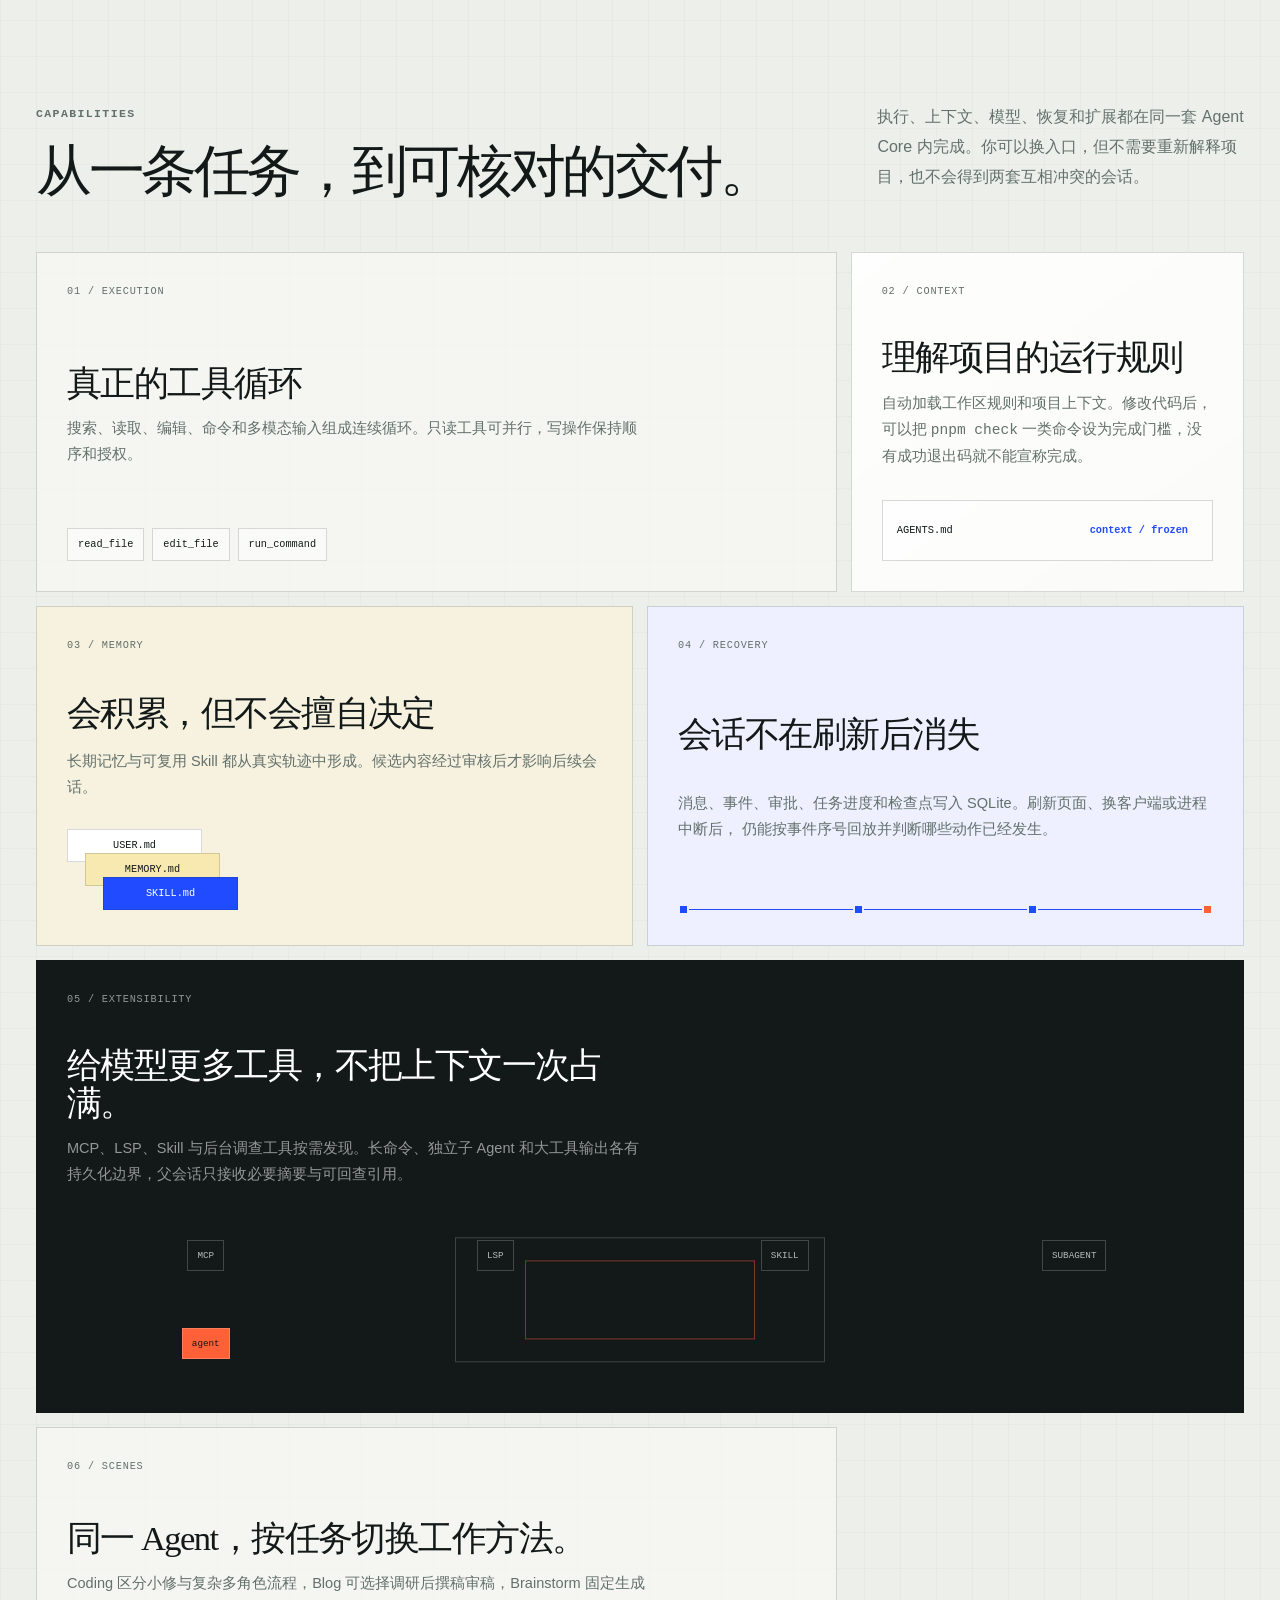
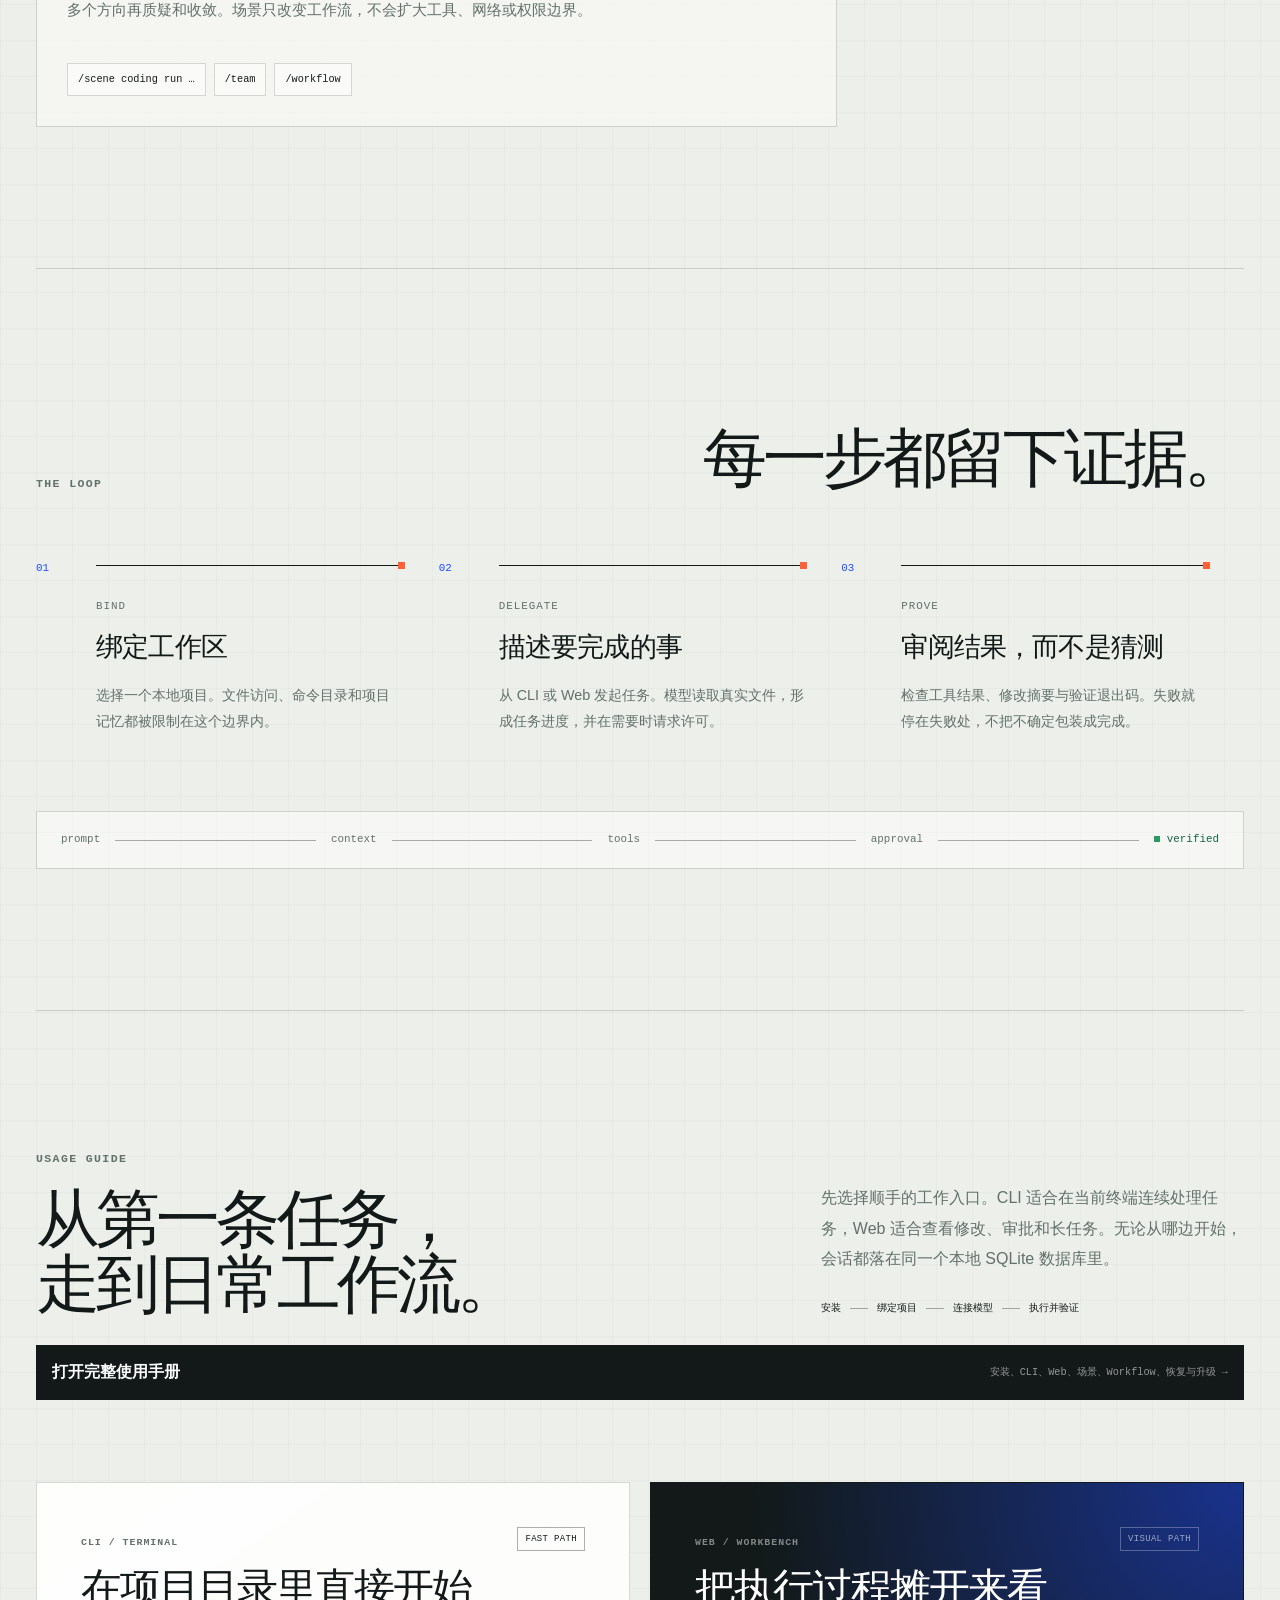
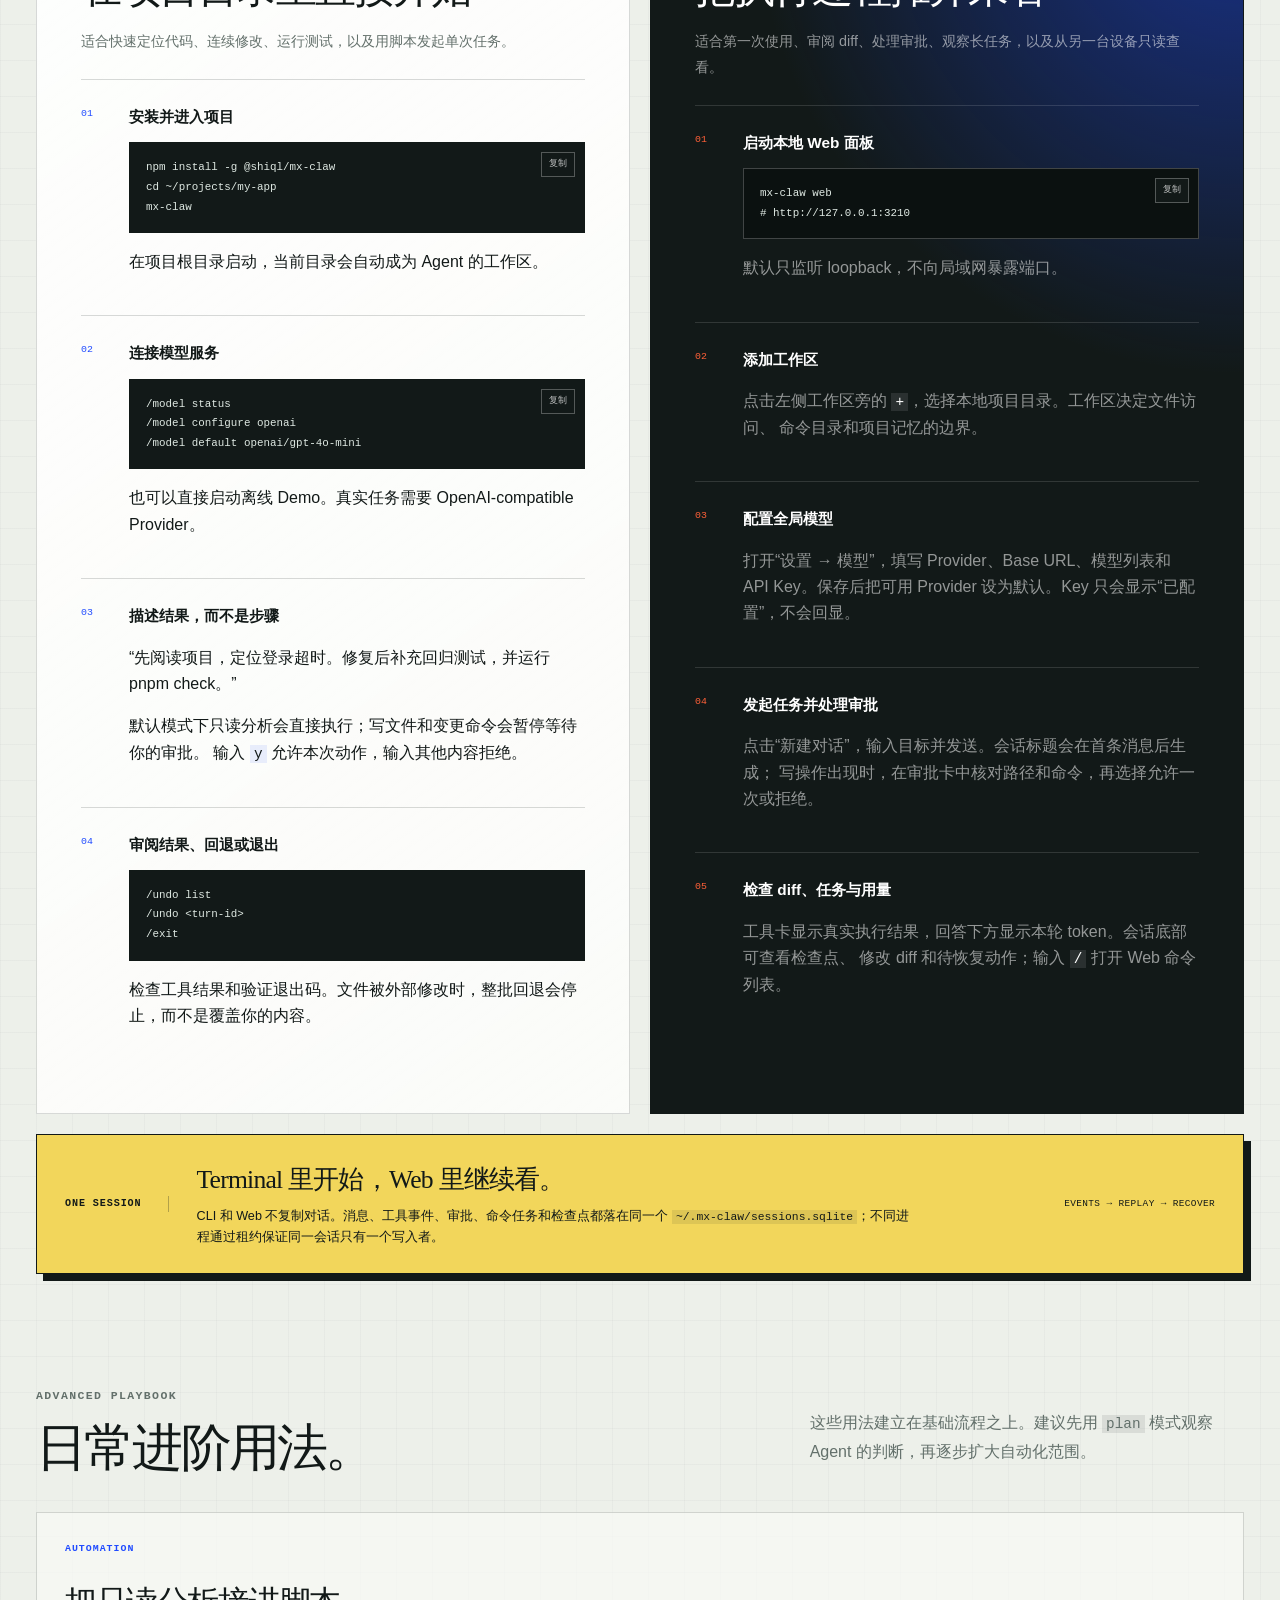
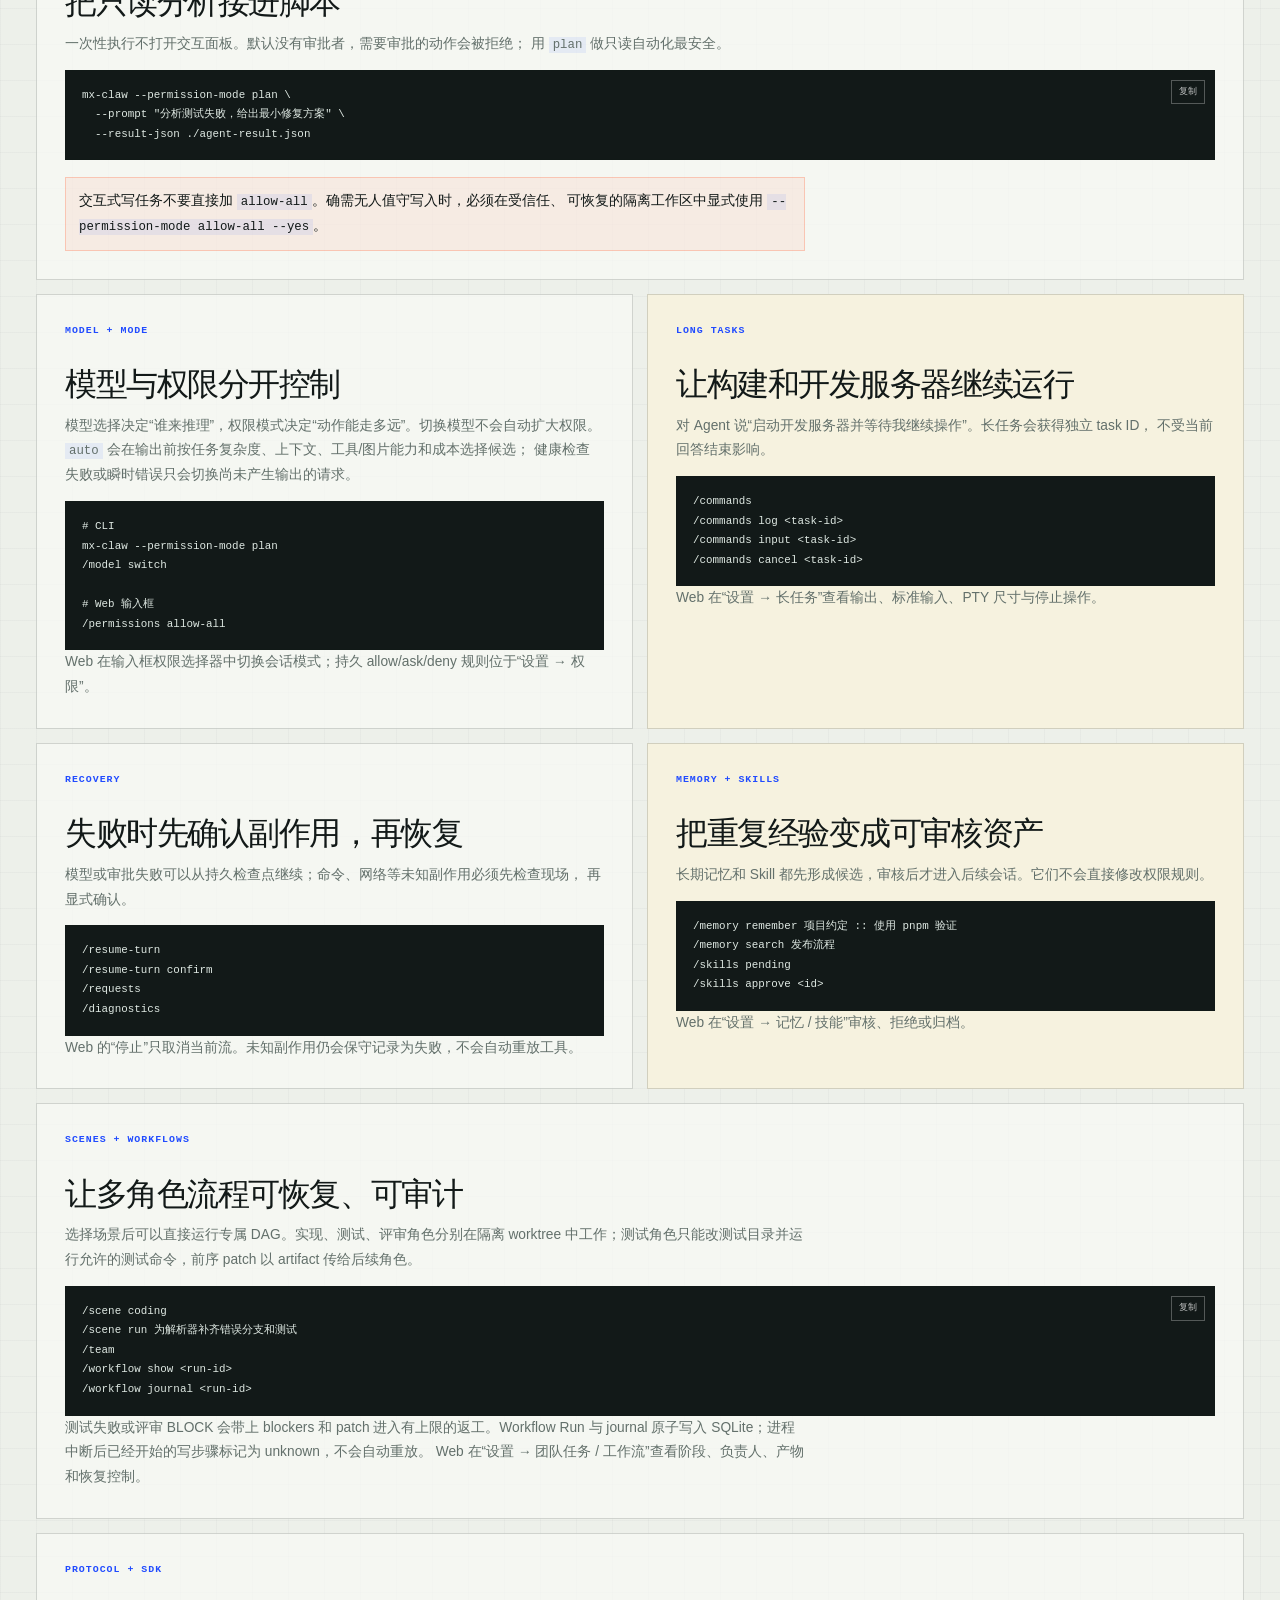
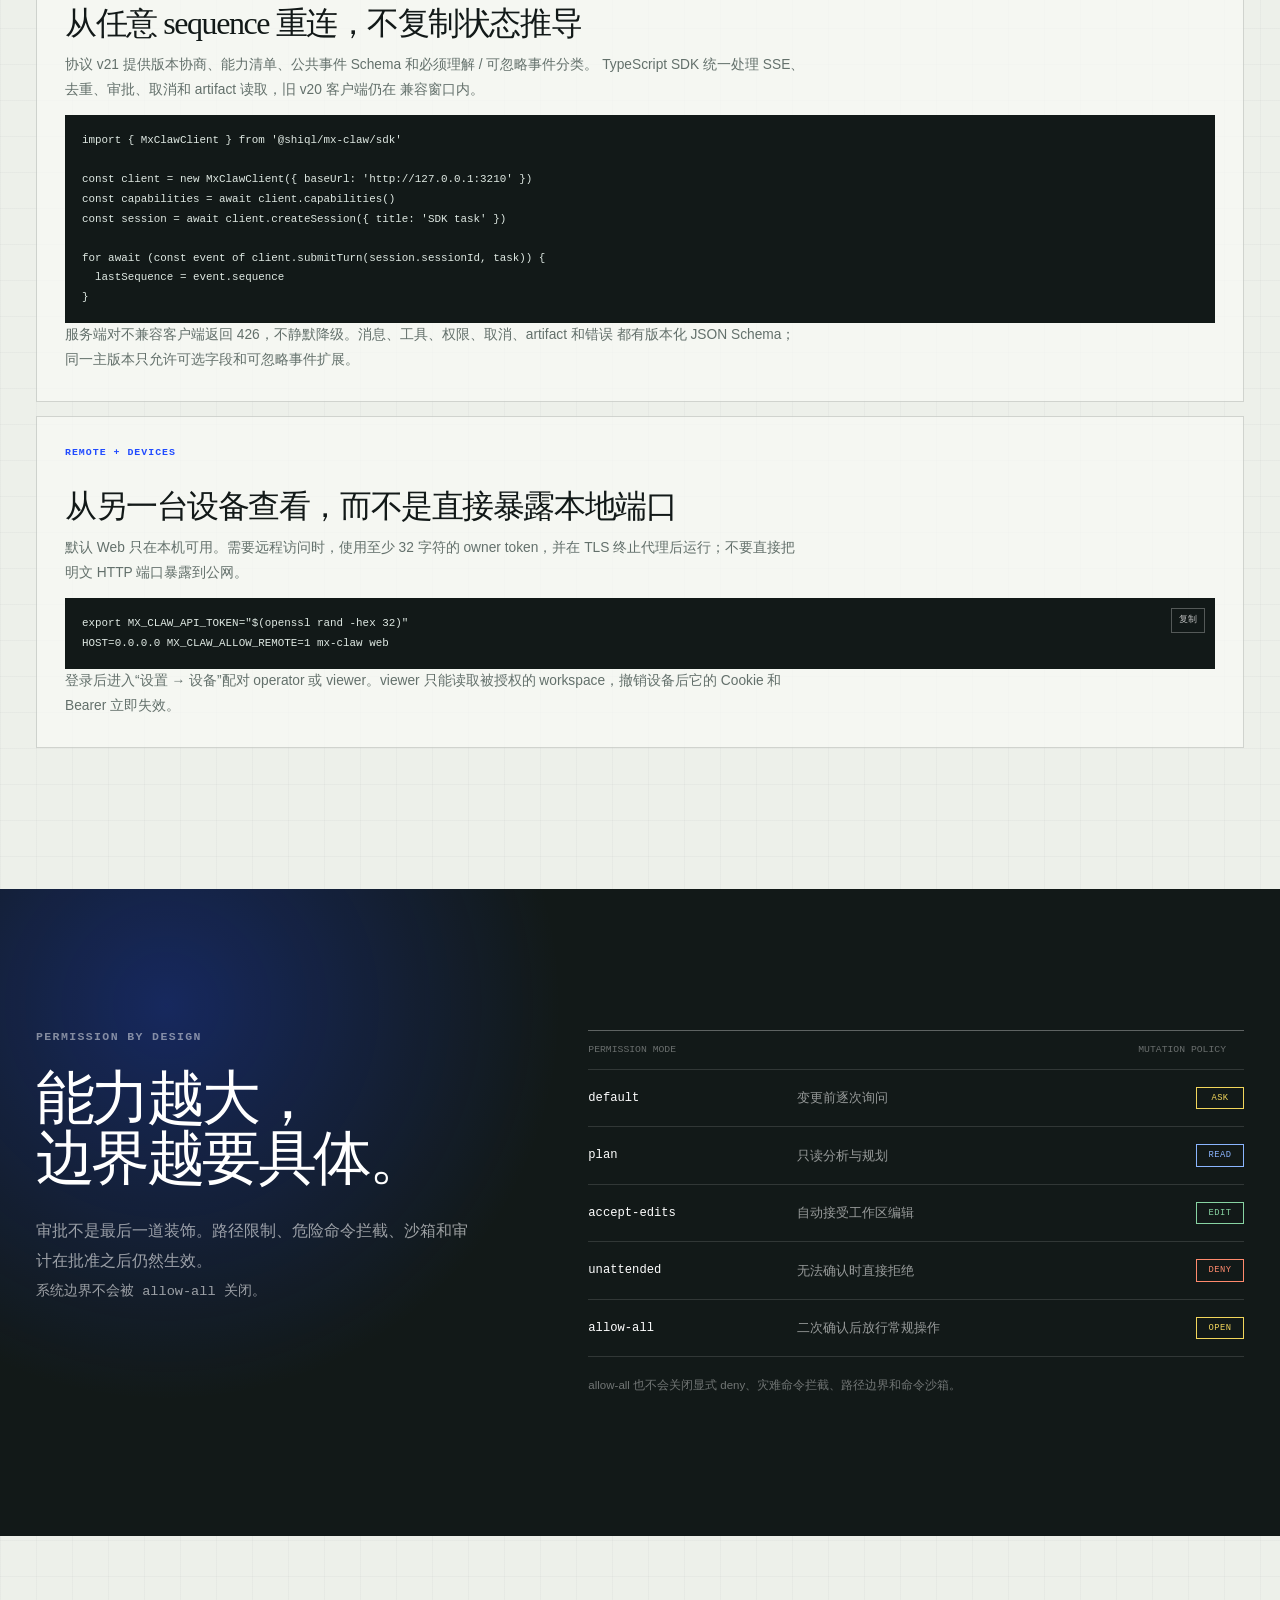
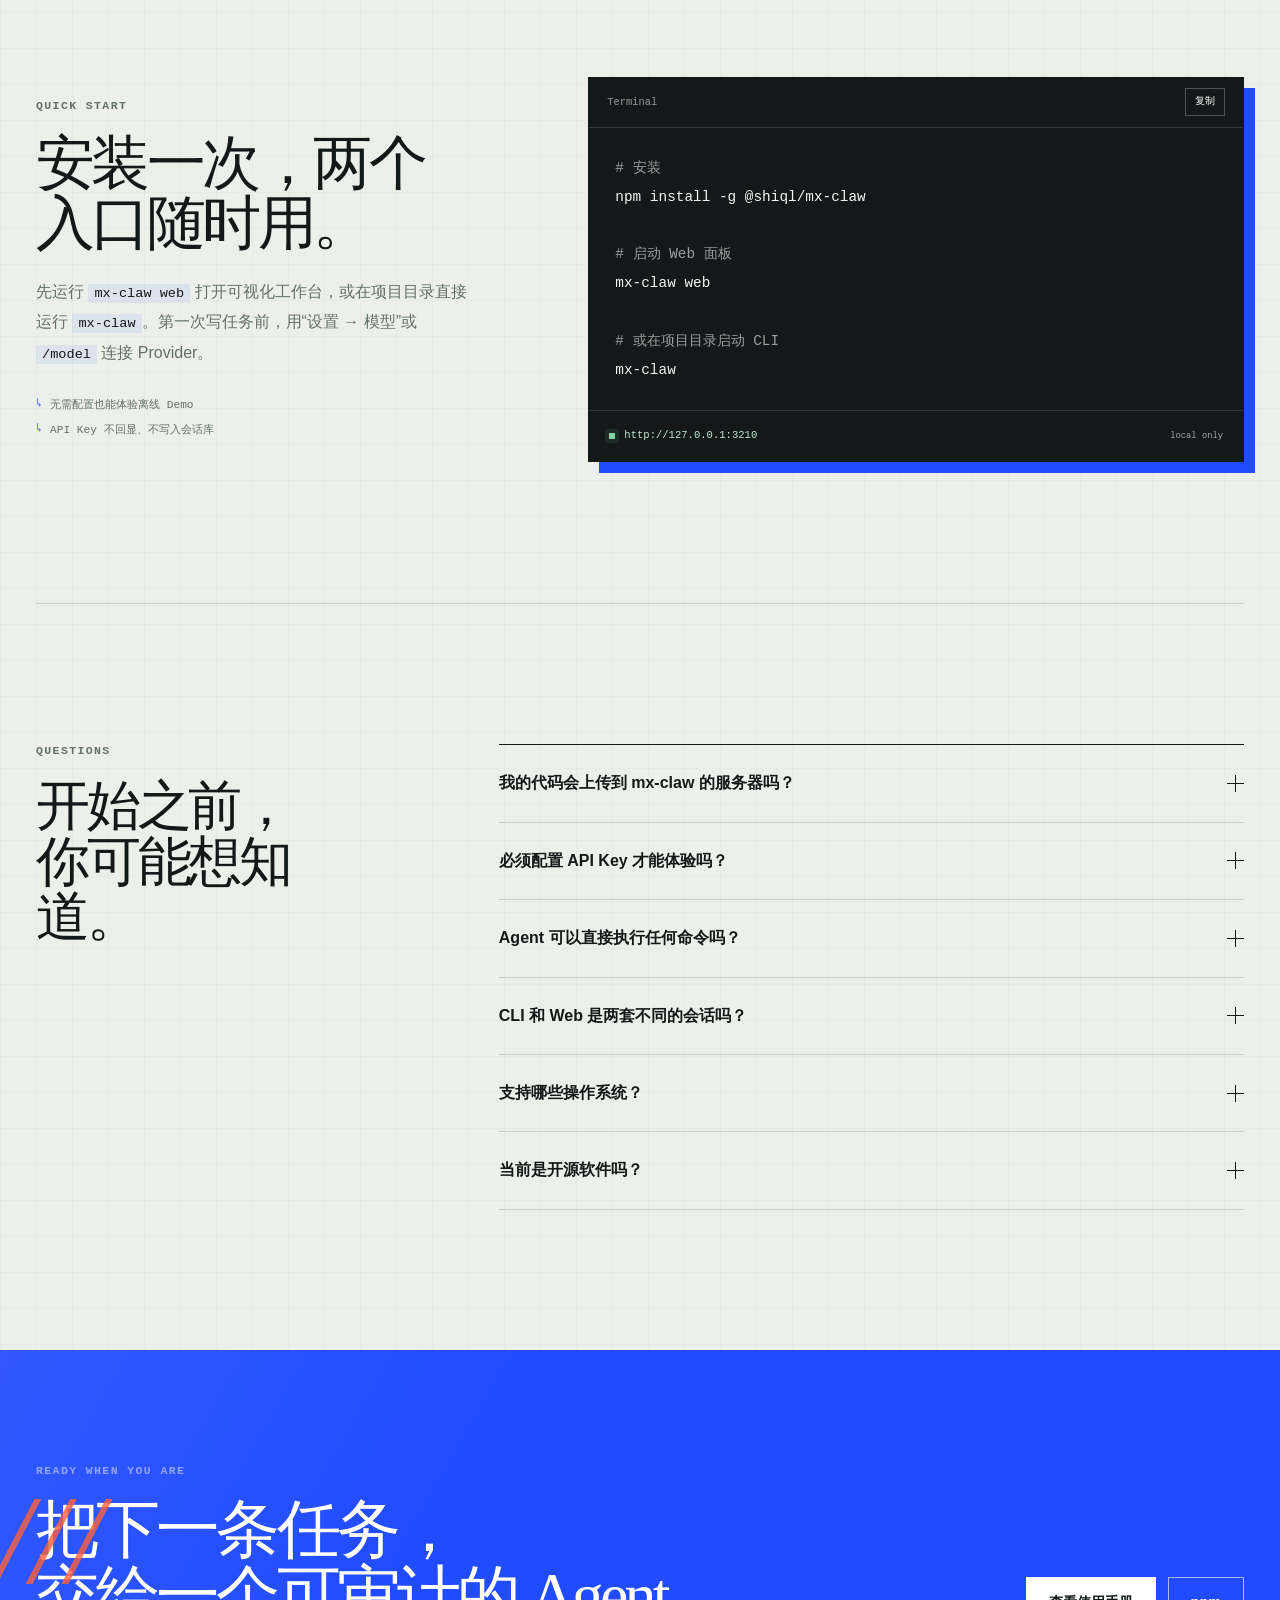
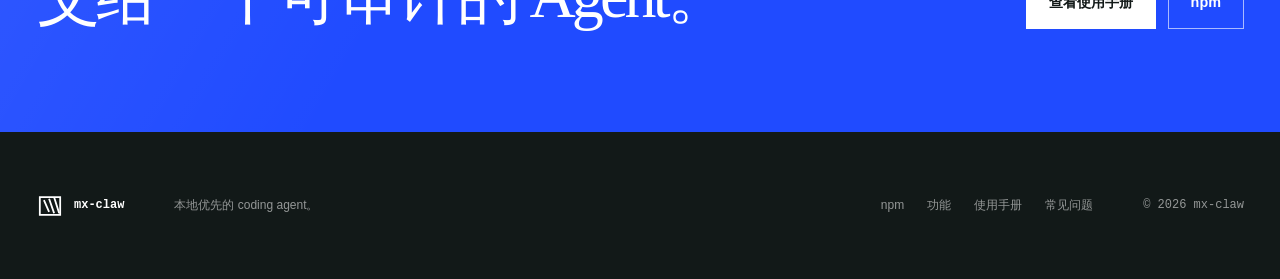
==== commit e027d5e5: "chore: sync website from b456dd6" ====
--- a/index.html
+++ b/index.html
@@ -29,7 +29,7 @@
     <link rel="canonical" href="https://sql668.github.io/mx-claw-site/" />
     <title>mx-claw — 本地优先的 coding agent</title>
     <link rel="icon" href="./favicon.svg" type="image/svg+xml" />
-    <link rel="stylesheet" href="./styles.css?v=20261025-1" />
+    <link rel="stylesheet" href="./styles.css?v=20261027-1" />
     <script type="application/ld+json">
       {
         "@context": "https://schema.org",
@@ -38,7 +38,7 @@
         "applicationCategory": "DeveloperApplication",
         "operatingSystem": "macOS, Linux, Windows",
         "description": "本地优先的 coding agent，用 CLI 或 Web 完成代码修改、命令执行、验证与恢复，并保留完整审批轨迹。",
-        "softwareVersion": "0.1.4",
+        "softwareVersion": "0.1.5",
         "offers": {
           "@type": "Offer",
           "price": "0",
@@ -83,13 +83,13 @@
     <a class="skip-link" href="#main">跳到主要内容</a>
 
     <header class="site-header" data-header>
-      <a class="brand" href="#top" aria-label="mx-claw v0.1.4 首页">
+      <a class="brand" href="#top" aria-label="mx-claw v0.1.5 首页">
         <svg class="brand-mark" viewBox="0 0 44 44" aria-hidden="true">
           <path d="M6 8h32v28H6z" />
           <path d="M13 14 20 30M21 12l7 20M29 10l7 22" />
         </svg>
         <span class="brand-word">mx-claw</span>
-        <span class="brand-version">v0.1.4</span>
+        <span class="brand-version">v0.1.5</span>
       </a>
 
       <button
@@ -108,7 +108,7 @@
       <nav class="site-nav" id="primary-navigation" aria-label="主要导航" data-navigation>
         <a href="#capabilities">产品能力</a>
         <a href="#workflow">工作方式</a>
-        <a href="#guide">使用指南</a>
+        <a href="./docs/">使用手册</a>
         <a href="#safety">安全边界</a>
         <a href="#faq">常见问题</a>
         <a class="nav-cta" href="#start">开始使用</a>
@@ -132,8 +132,8 @@
             适合快速执行，Web 面板适合审阅与多设备观察；两者共享同一条可回放、可恢复的本地会话。
           </p>
           <div class="hero-actions">
-            <a class="button button-primary" href="#guide">
-              查看使用指南
+            <a class="button button-primary" href="./docs/">
+              查看使用手册
               <svg viewBox="0 0 20 20" aria-hidden="true">
                 <path d="M4 10h12M11 5l5 5-5 5" />
               </svg>
@@ -425,6 +425,22 @@
               <b>agent</b>
             </div>
           </article>
+
+          <article class="capability-card capability-wide">
+            <div class="card-index">06 / SCENES</div>
+            <div>
+              <h3>同一 Agent，按任务切换工作方法。</h3>
+              <p>
+                Coding 区分小修与复杂多角色流程，Blog 可选择调研后撰稿审稿，Brainstorm
+                固定生成多个方向再质疑和收敛。场景只改变工作流，不会扩大工具、网络或权限边界。
+              </p>
+            </div>
+            <ul class="code-snippet" aria-label="场景命令示例">
+              <li>/scene coding run …</li>
+              <li>/team</li>
+              <li>/workflow</li>
+            </ul>
+          </article>
         </div>
       </section>
 
@@ -511,6 +527,11 @@
             </div>
           </div>
         </div>
+
+        <a class="guide-manual-link" href="./docs/">
+          <span>打开完整使用手册</span>
+          <span>安装、CLI、Web、场景、Workflow、恢复与升级 →</span>
+        </a>
 
         <div class="guide-workbench">
           <article class="guide-track" id="guide-cli">
@@ -726,6 +747,8 @@
               <h4>模型与权限分开控制</h4>
               <p>
                 模型选择决定“谁来推理”，权限模式决定“动作能走多远”。切换模型不会自动扩大权限。
+                <code>auto</code> 会在输出前按任务复杂度、上下文、工具/图片能力和成本选择候选；
+                健康检查失败或瞬时错误只会切换尚未产生输出的请求。
               </p>
               <div class="guide-command guide-command-compact">
                 <pre><code># CLI
@@ -790,6 +813,60 @@
 /skills approve &lt;id&gt;</code></pre>
               </div>
               <p>Web 在“设置 → 记忆 / 技能”审核、拒绝或归档。</p>
+            </article>
+
+            <article class="guide-advanced-card guide-advanced-wide">
+              <span class="guide-advanced-tag">SCENES + WORKFLOWS</span>
+              <h4>让多角色流程可恢复、可审计</h4>
+              <p>
+                选择场景后可以直接运行专属 DAG。实现、测试、评审角色分别在隔离 worktree
+                中工作；测试角色只能改测试目录并运行允许的测试命令，前序 patch 以 artifact
+                传给后续角色。
+              </p>
+              <div class="guide-command">
+                <button
+                  class="guide-copy"
+                  type="button"
+                  data-copy-target="guide-scene"
+                >
+                  复制
+                </button>
+                <pre id="guide-scene"><code>/scene coding
+/scene run 为解析器补齐错误分支和测试
+/team
+/workflow show &lt;run-id&gt;
+/workflow journal &lt;run-id&gt;</code></pre>
+              </div>
+              <p>
+                测试失败或评审 BLOCK 会带上 blockers 和 patch 进入有上限的返工。Workflow Run
+                与 journal 原子写入 SQLite；进程中断后已经开始的写步骤标记为 unknown，不会自动重放。
+                Web 在“设置 → 团队任务 / 工作流”查看阶段、负责人、产物和恢复控制。
+              </p>
+            </article>
+
+            <article class="guide-advanced-card guide-advanced-wide">
+              <span class="guide-advanced-tag">PROTOCOL + SDK</span>
+              <h4>从任意 sequence 重连，不复制状态推导</h4>
+              <p>
+                协议 v21 提供版本协商、能力清单、公共事件 Schema 和必须理解 / 可忽略事件分类。
+                TypeScript SDK 统一处理 SSE、去重、审批、取消和 artifact 读取，旧 v20 客户端仍在
+                兼容窗口内。
+              </p>
+              <div class="guide-command">
+                <pre><code class="language-ts">import { MxClawClient } from '@shiql/mx-claw/sdk'
+
+const client = new MxClawClient({ baseUrl: 'http://127.0.0.1:3210' })
+const capabilities = await client.capabilities()
+const session = await client.createSession({ title: 'SDK task' })
+
+for await (const event of client.submitTurn(session.sessionId, task)) {
+  lastSequence = event.sequence
+}</code></pre>
+              </div>
+              <p>
+                服务端对不兼容客户端返回 426，不静默降级。消息、工具、权限、取消、artifact 和错误
+                都有版本化 JSON Schema；同一主版本只允许可选字段和可忽略事件扩展。
+              </p>
             </article>
 
             <article class="guide-advanced-card guide-advanced-wide">
@@ -981,7 +1058,7 @@
           <h2>把下一条任务，<br />交给一个可审计的 Agent。</h2>
         </div>
         <div class="final-actions">
-          <a class="button button-light" href="#guide">查看使用指南</a>
+          <a class="button button-light" href="./docs/">查看使用手册</a>
           <a
             class="button button-outline-light"
             href="https://www.npmjs.com/package/@shiql/mx-claw"
@@ -1006,7 +1083,7 @@
       <div class="footer-links">
         <a href="https://www.npmjs.com/package/@shiql/mx-claw" target="_blank" rel="noreferrer">npm</a>
         <a href="#capabilities">功能</a>
-        <a href="#guide">使用指南</a>
+        <a href="./docs/">使用手册</a>
         <a href="#faq">常见问题</a>
       </div>
       <span class="footer-year">© <span data-current-year>2026</span> mx-claw</span>
--- a/styles.css
+++ b/styles.css
@@ -1343,6 +1343,33 @@
   background: var(--line-strong);
 }
 
+.guide-manual-link {
+  display: flex;
+  margin-top: 28px;
+  padding: 13px 15px;
+  align-items: center;
+  justify-content: space-between;
+  gap: 18px;
+  border: 1px solid var(--ink);
+  color: var(--white);
+  background: var(--ink);
+}
+
+.guide-manual-link span:first-child {
+  font-weight: 700;
+}
+
+.guide-manual-link span:last-child {
+  color: rgba(255, 255, 255, 0.55);
+  font-family: var(--mono);
+  font-size: 0.64rem;
+  text-align: right;
+}
+
+.guide-manual-link:hover span:last-child {
+  color: var(--yellow);
+}
+
 .guide-workbench {
   position: relative;
   display: grid;
@@ -2359,6 +2386,15 @@
     --page: calc(100% - 32px);
   }
 
+  .guide-manual-link {
+    align-items: flex-start;
+    flex-direction: column;
+  }
+
+  .guide-manual-link span:last-child {
+    text-align: left;
+  }
+
   body {
     background-size: 28px 28px;
   }
